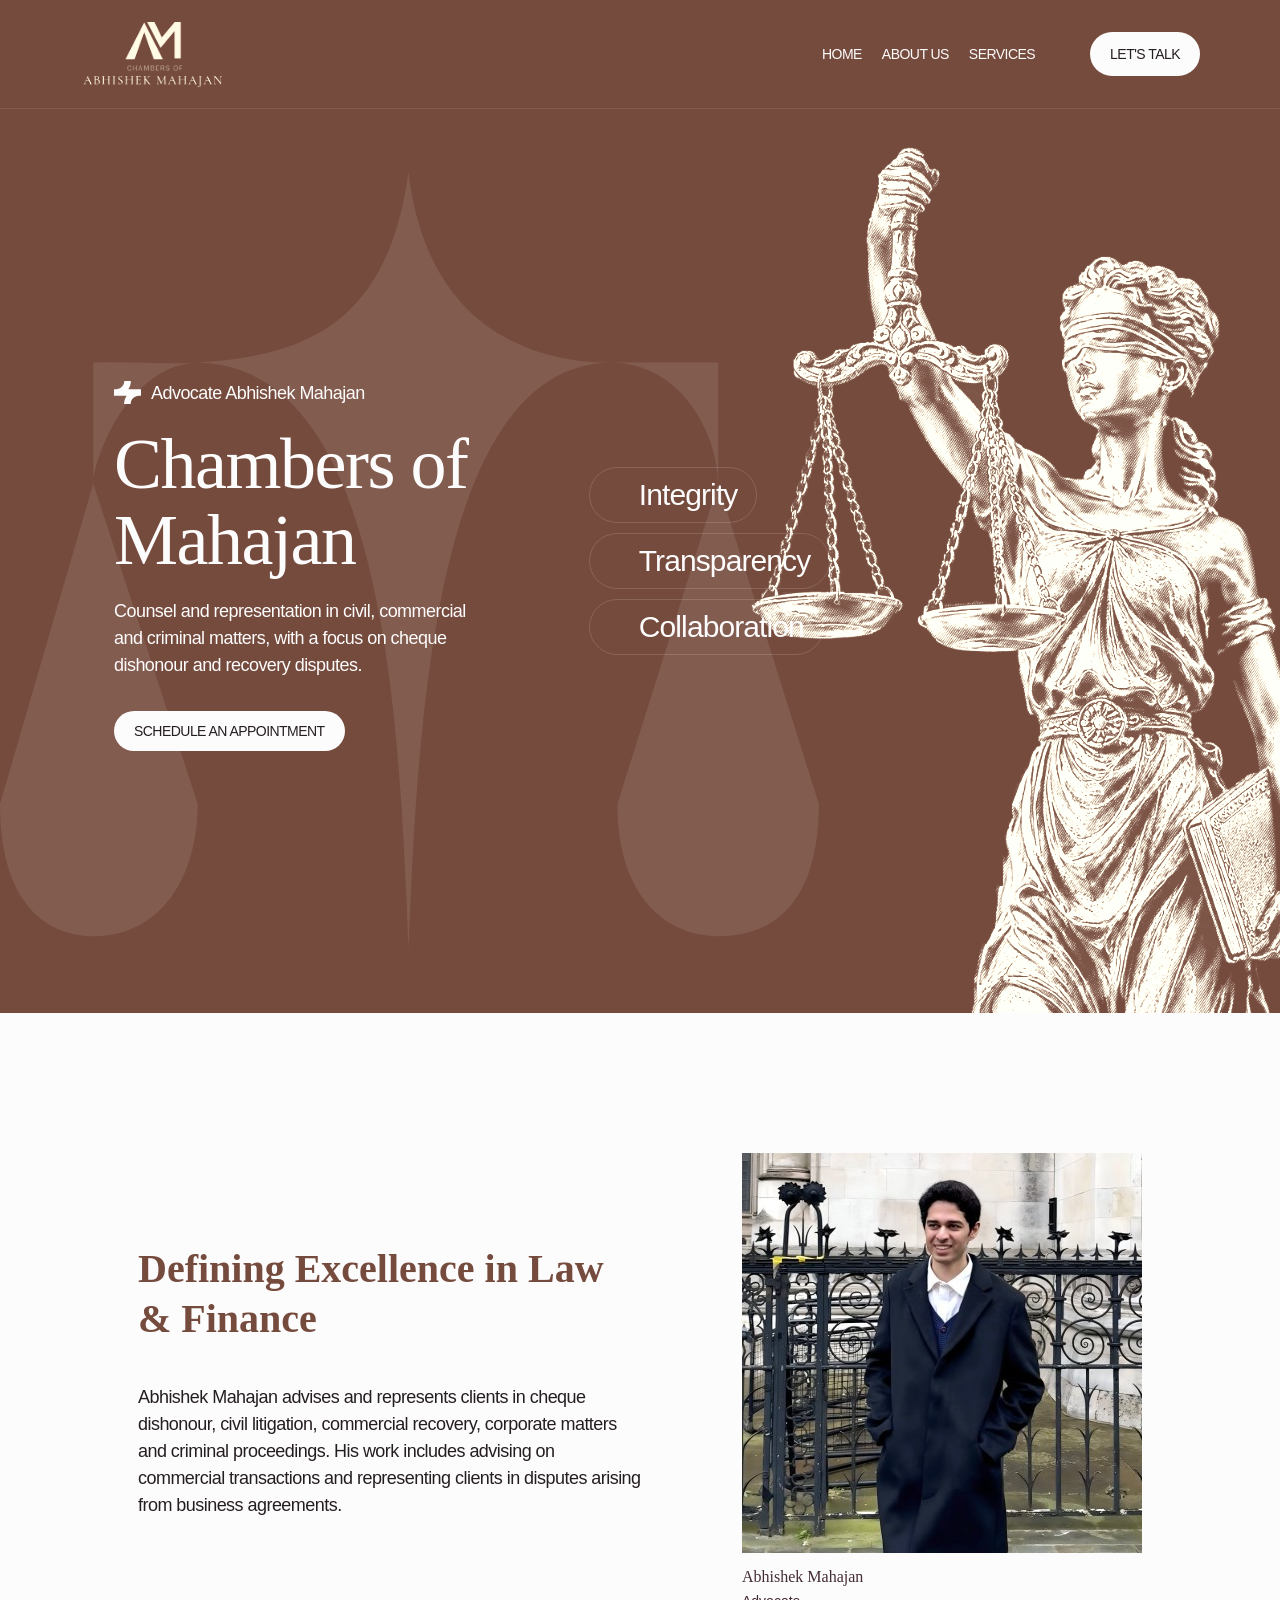
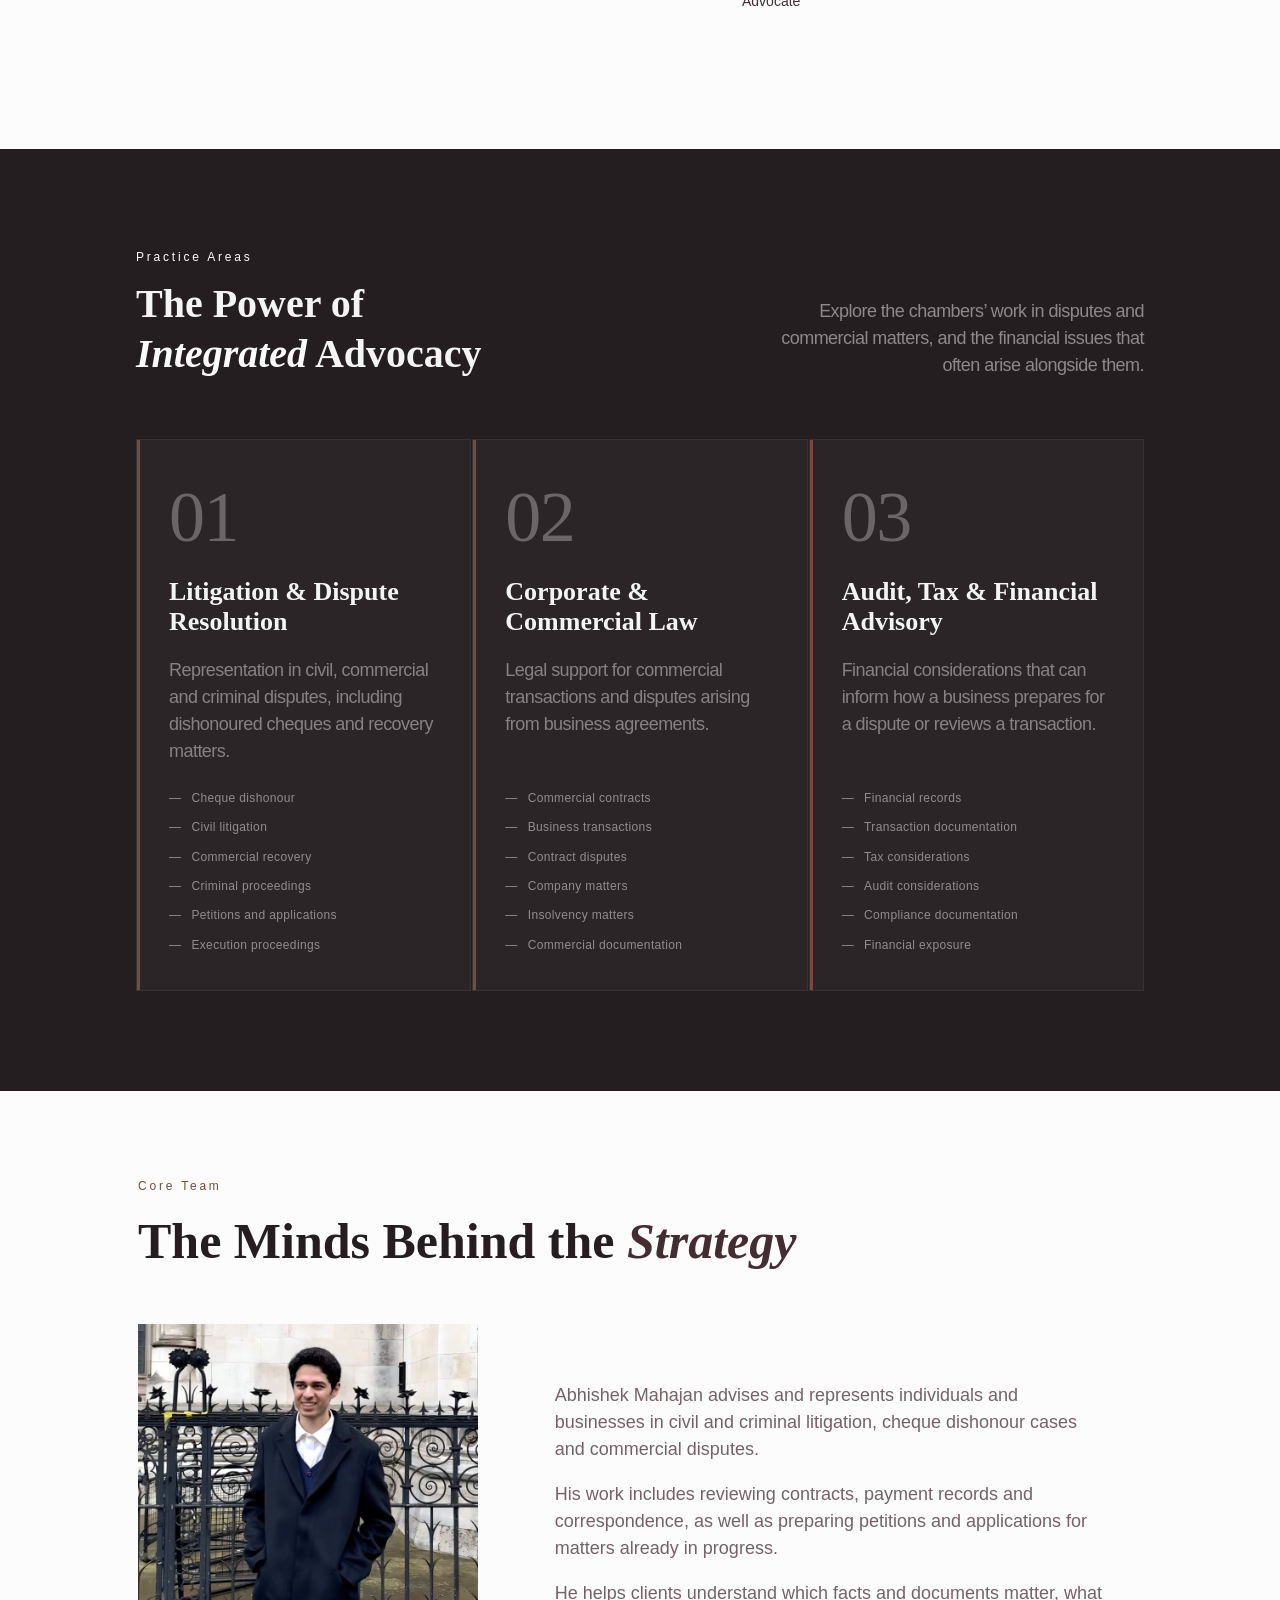
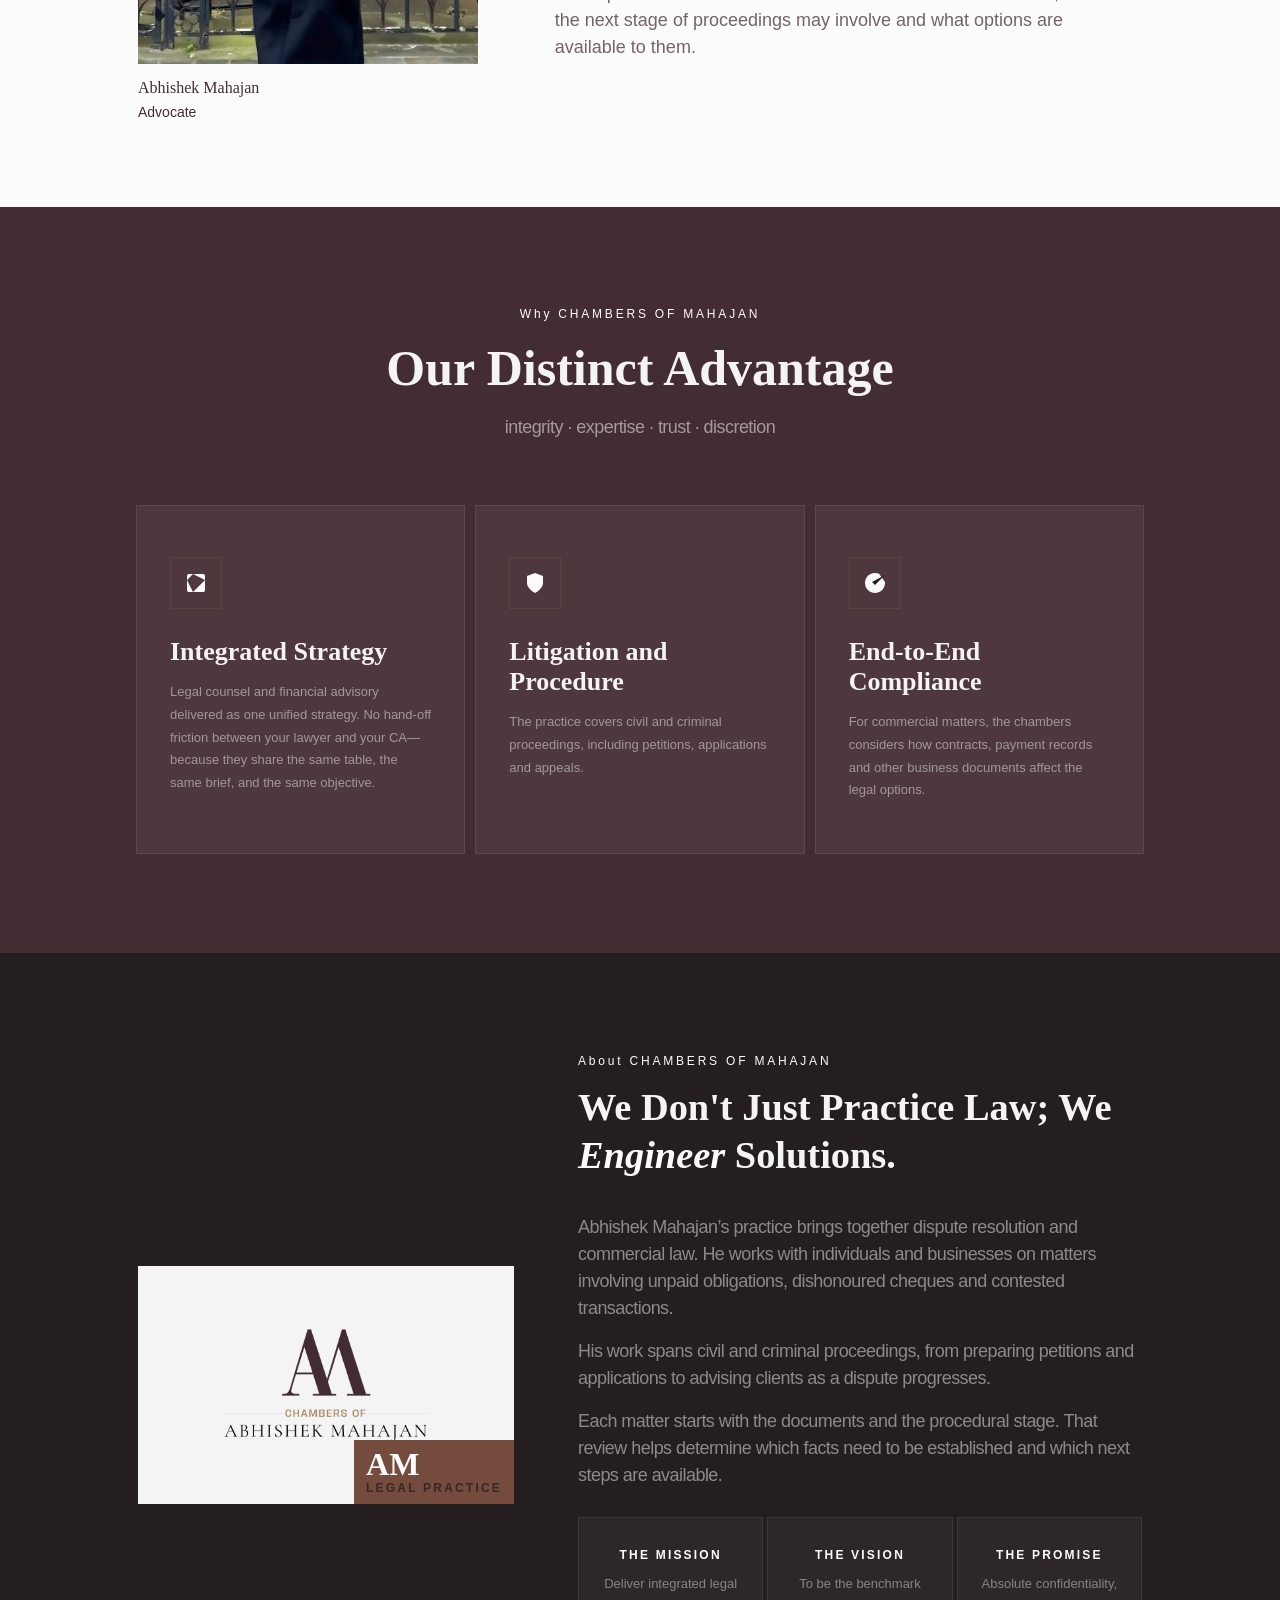
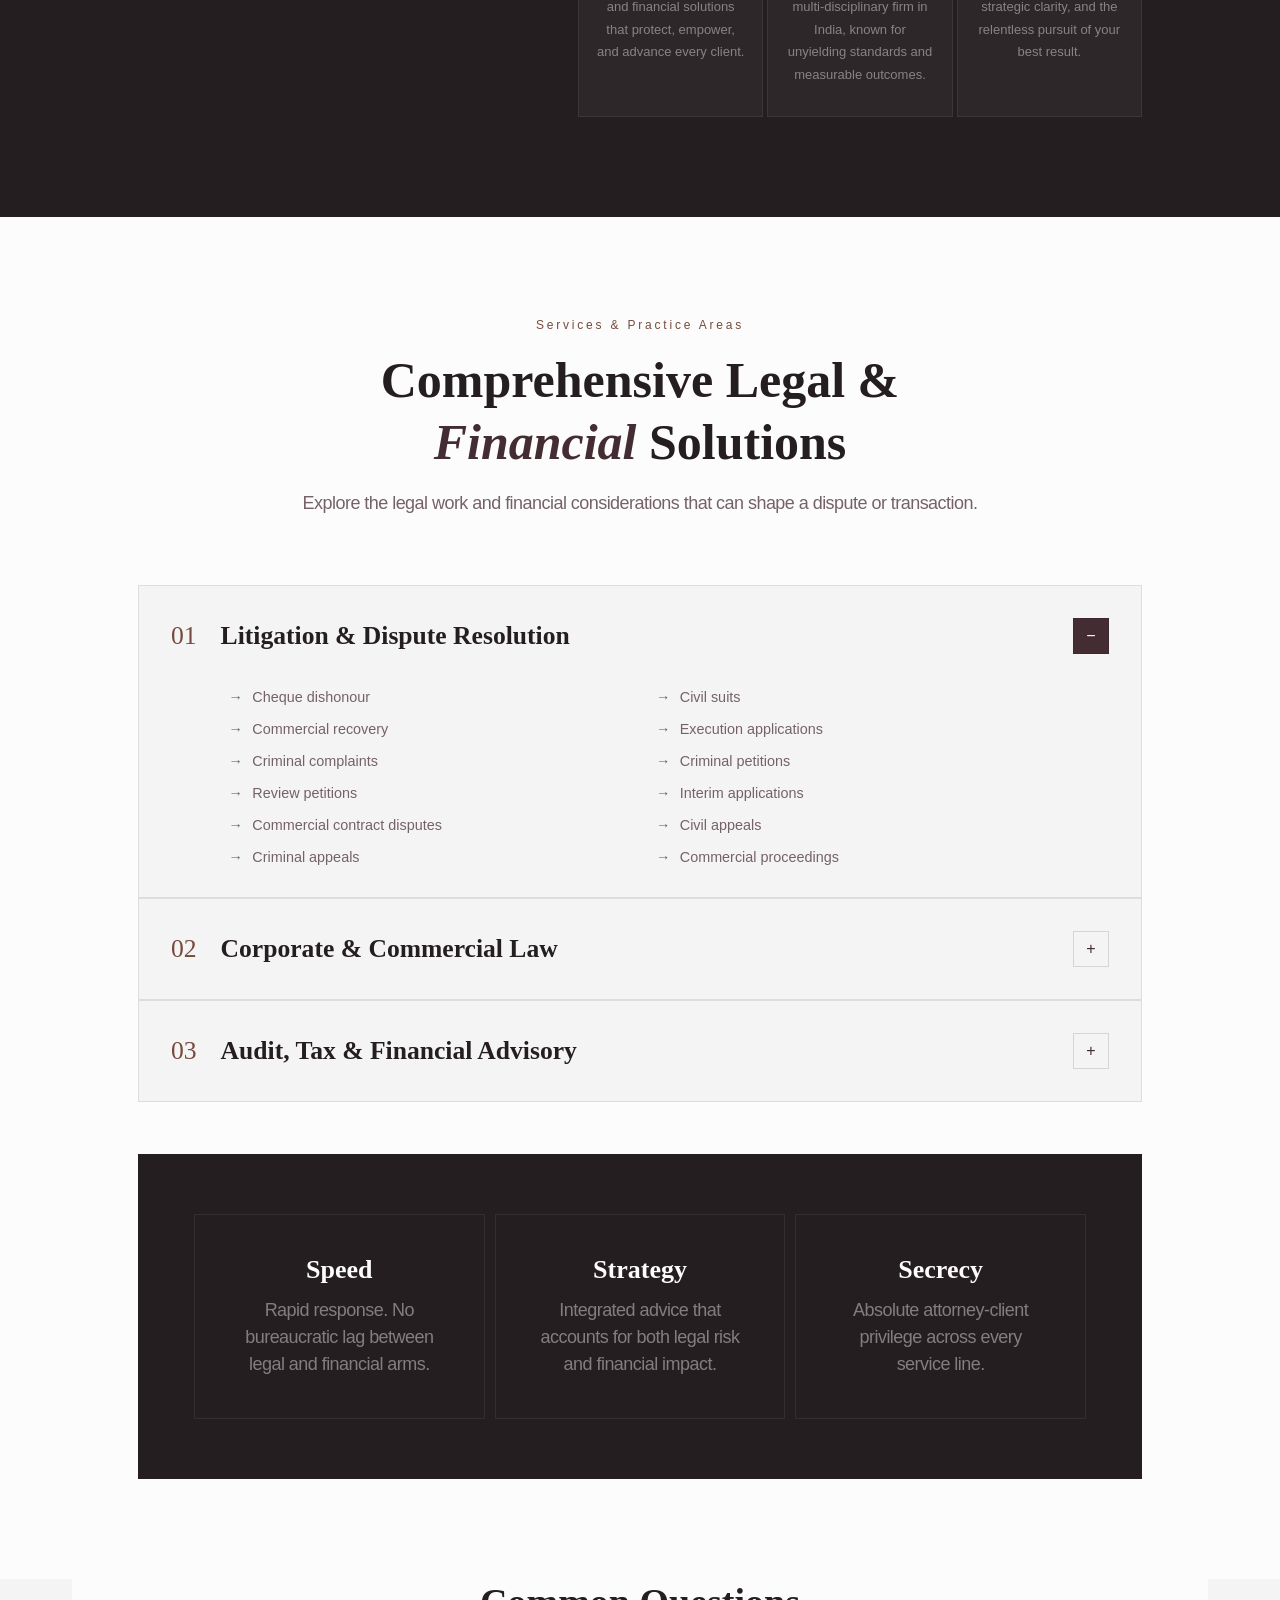
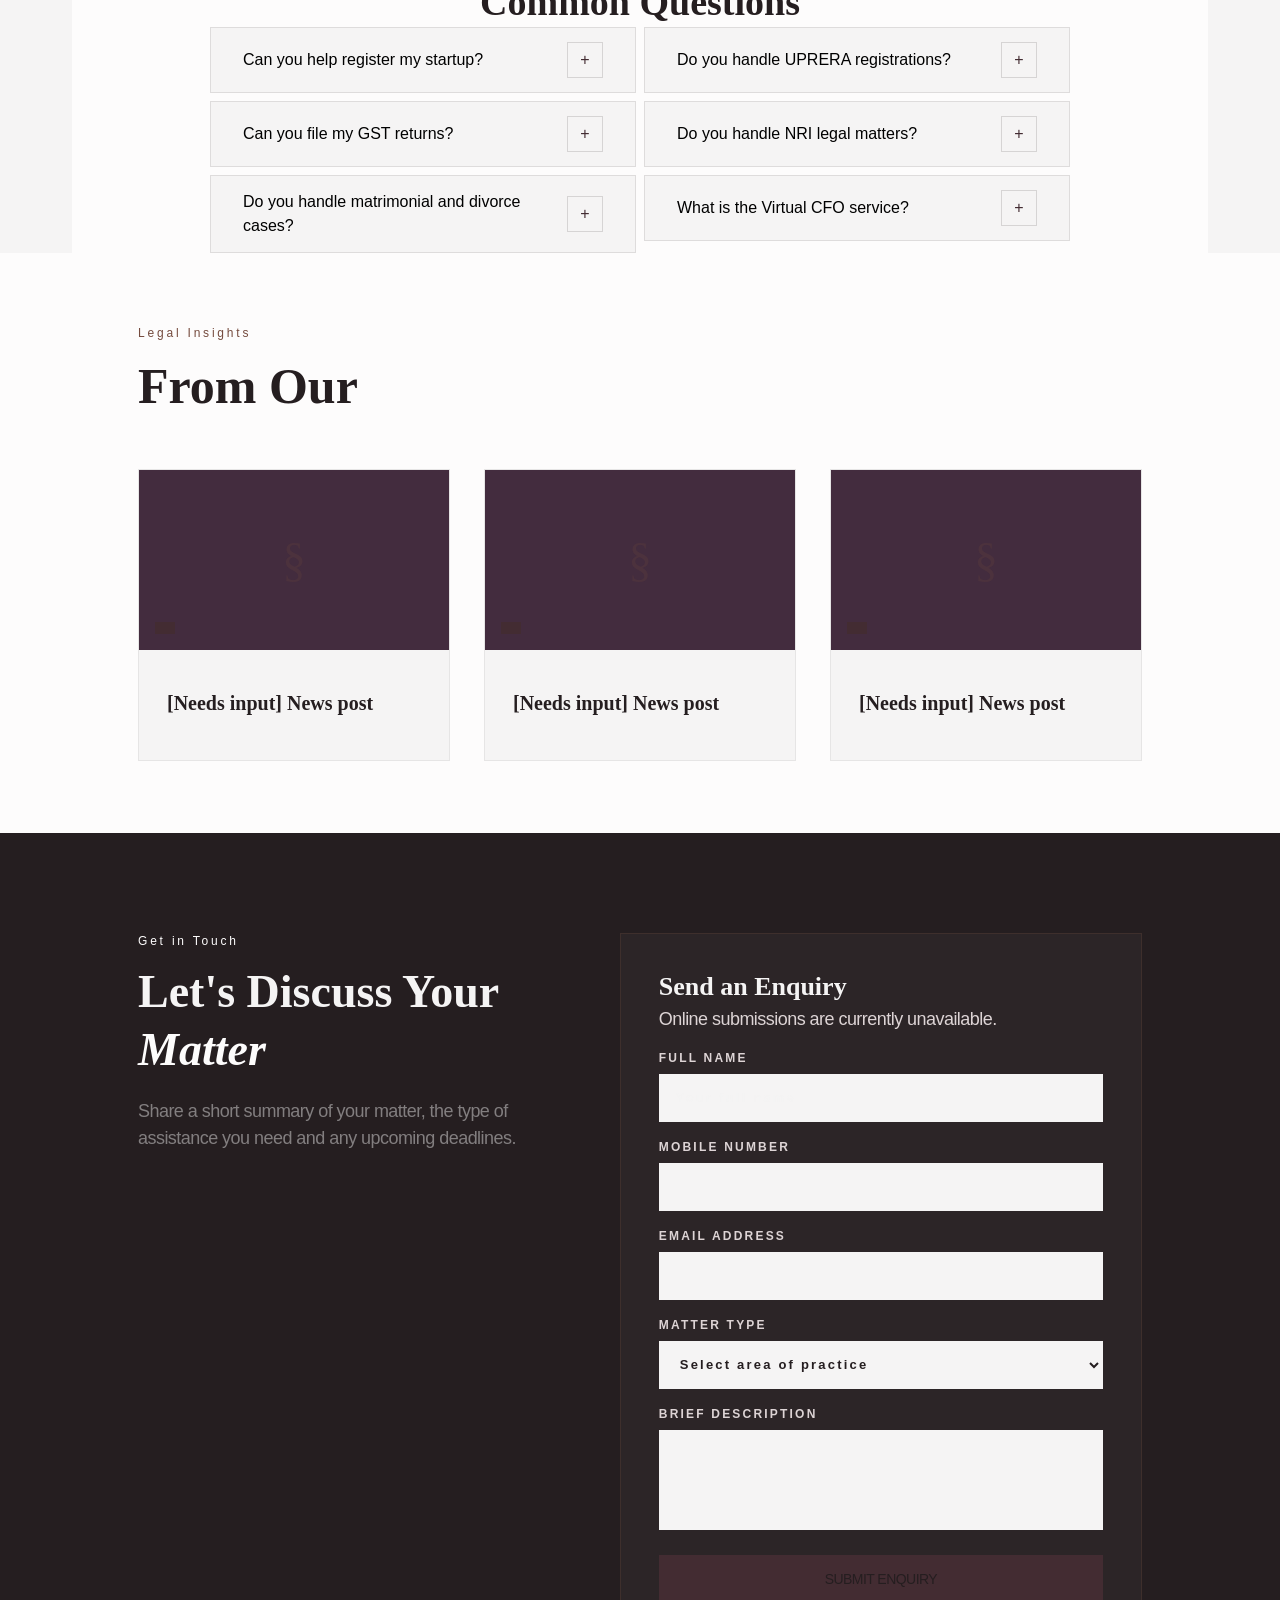
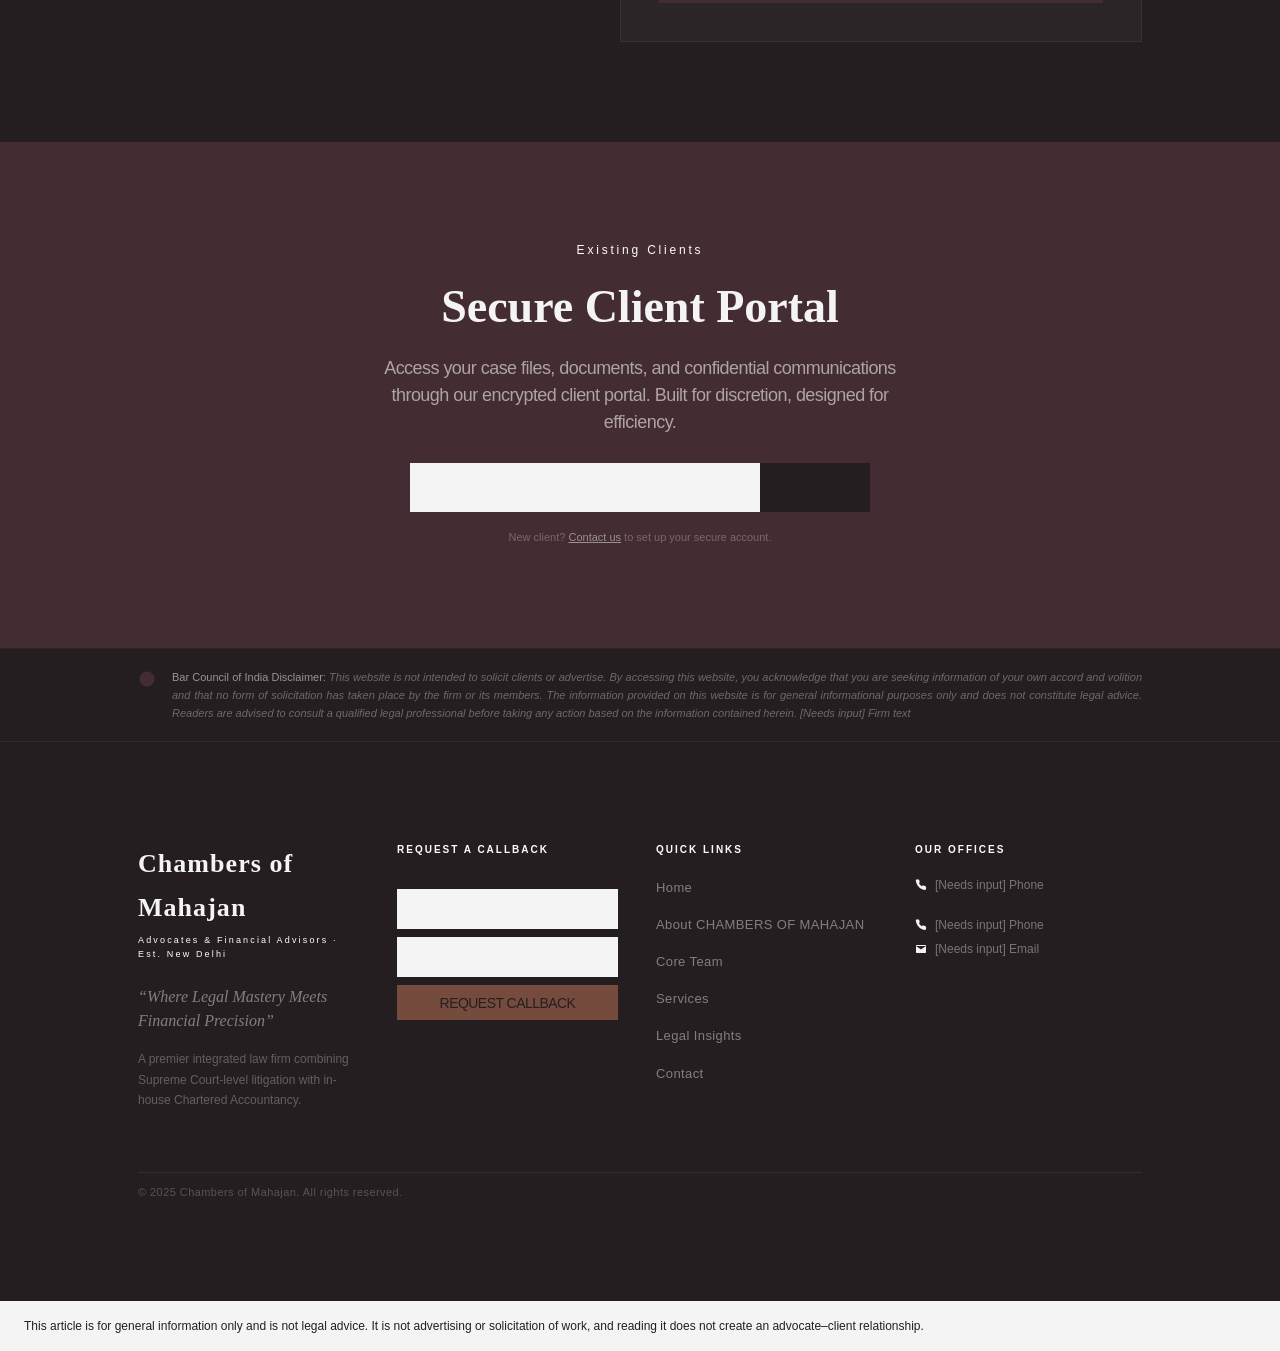
==== index.html @ 6709440b "Add Chambers of Mahajan website" ====
<!DOCTYPE html><html lang="en" class="jost_3e36cb27-module__GOVEQa__variable cormorant_garamond_97c65d7c-module__KWVokq__variable h-full"><head><meta charset="utf-8">
<meta http-equiv="Content-Security-Policy" content="default-src &#39;self&#39; data: blob:; script-src &#39;self&#39; &#39;unsafe-inline&#39; &#39;unsafe-eval&#39;; style-src &#39;self&#39; &#39;unsafe-inline&#39;; img-src &#39;self&#39; data: blob:; font-src &#39;self&#39; data:; media-src &#39;self&#39; data: blob:; connect-src &#39;self&#39;; frame-src &#39;self&#39;; worker-src &#39;self&#39; blob:; form-action &#39;self&#39;">


<meta name="viewport" content="width=device-width, initial-scale=1"><link rel="stylesheet" href="./assets/site/_next/static/chunks/3c9st355b9h98.__q189041d8.css" data-precedence="next"><link rel="preload" as="script" fetchpriority="low" href="./assets/site/_next/static/chunks/0iq1i69206cyl.__q189041d8.js"><title>Chambers of Mahajan</title><meta name="description" content="Abhishek Mahajan advises and represents clients in cheque dishonour, civil litigation, commercial recovery, corporate matters and criminal proceedings."><link rel="icon" href="data:image/svg+xml,%3Csvg%20xmlns%3D%22http%3A%2F%2Fwww.w3.org%2F2000%2Fsvg%22%20width%3D%22200%22%20height%3D%22200%22%20viewBox%3D%220%200%20200%20200%22%3E%3Cdefs%3E%3Cpath%20id%3D%22scl-monogram-ring%22%20d%3D%22M26%2C100a74%2C74%200%201%2C1%20148%2C0a74%2C74%200%201%2C1%20-148%2C0%22%2F%3E%3C%2Fdefs%3E%3Ccircle%20cx%3D%22100%22%20cy%3D%22100%22%20r%3D%2297%22%20fill%3D%22white%22%20stroke%3D%22%23432c32%22%20stroke-width%3D%223%22%2F%3E%3Ccircle%20cx%3D%22100%22%20cy%3D%22100%22%20r%3D%2258%22%20fill%3D%22none%22%20stroke%3D%22%23754b3e%22%20stroke-width%3D%221.5%22%2F%3E%3Ctext%20font-family%3D%22%26apos%3BLibre%20Baskerville%26apos%3B%2C%20Georgia%2C%20%26apos%3BTimes%20New%20Roman%26apos%3B%2C%20serif%22%20font-size%3D%2216%22%20letter-spacing%3D%222.88%22%20fill%3D%22%23432c32%22%3E%3CtextPath%20href%3D%22%23scl-monogram-ring%22%20startOffset%3D%2225%25%22%20text-anchor%3D%22middle%22%20dominant-baseline%3D%22middle%22%3ECHAMBERS%20OF%20MAHAJAN%3C%2FtextPath%3E%3C%2Ftext%3E%3Ctext%20x%3D%22100%22%20y%3D%22100%22%20text-anchor%3D%22middle%22%20dominant-baseline%3D%22central%22%20font-family%3D%22%26apos%3BLibre%20Baskerville%26apos%3B%2C%20Georgia%2C%20%26apos%3BTimes%20New%20Roman%26apos%3B%2C%20serif%22%20font-size%3D%2252%22%20font-weight%3D%22600%22%20fill%3D%22%23432c32%22%3ECM%3C%2Ftext%3E%3C%2Fsvg%3E"><link rel="preload" href="./assets/site/_next/static/chunks/33ex3e_4hazko.__q189041d8.css" as="style"><link rel="stylesheet" href="./brand/brand.css">
<style data-sclf-ua-colours>:where(button,input,select,textarea){color:var(--sar-color-auto-000000, #251e20)}:where(input,select,textarea){background-color:var(--sar-color-auto-ffffff, #f5f4f4)}</style><style data-sclf-logo-fit>img[data-sclf-logo]{object-fit:contain!important;max-height:100%!important}</style></head><body class="min-h-full flex flex-col bg-white"><div hidden=""></div><main class="flex min-h-full flex-1 flex-col items-center overflow-x-hidden"><section id="hero" class="flex w-full flex-col items-center bg-[#6d2c34] h-[100vh] mx-auto" data-sar-section="home/s01-hero" data-sar-type="hero"><header class="flex w-full items-center justify-center bg-[#6d2c34] py-4 md:py-5 z-50 relative border-b border-gray-200/10"><div class="flex w-full max-w-[1570px] items-center justify-between px-5 sm:px-8 md:px-12 lg:px-20"><button type="button" class="inline-flex cursor-pointer items-center gap-2.5 transition-opacity duration-200 hover:opacity-80" aria-label="Go to home"><span class="mahajan-logo"><img src="./brand/mahajan-logo.jpg" alt="Chambers of Abhishek Mahajan" width="1188" height="750"></span></button><div class="hidden md:flex flex-1 items-center justify-end gap-8 lg:gap-[55px]"><nav class="flex items-center gap-4 lg:gap-5"><a class="relative font-jost text-sm font-normal uppercase tracking-[-0.54px] text-[#f9f5ea] after:absolute after:bottom-0 after:left-0 after:h-[1px] after:w-full after:origin-left after:scale-x-0 after:bg-[#f9f5ea] after:transition-transform after:duration-300 hover:after:scale-x-100" href="#hero">Home</a><a class="relative font-jost text-sm font-normal uppercase tracking-[-0.54px] text-[#f9f5ea] after:absolute after:bottom-0 after:left-0 after:h-[1px] after:w-full after:origin-left after:scale-x-0 after:bg-[#f9f5ea] after:transition-transform after:duration-300 hover:after:scale-x-100" href="#about-us">About Us</a><a class="relative font-jost text-sm font-normal uppercase tracking-[-0.54px] text-[#f9f5ea] after:absolute after:bottom-0 after:left-0 after:h-[1px] after:w-full after:origin-left after:scale-x-0 after:bg-[#f9f5ea] after:transition-transform after:duration-300 hover:after:scale-x-100" href="#services">Services</a></nav><button type="button" style="width:fit-content" class="cursor-pointer rounded-full px-5 py-3 font-jost text-sm font-normal uppercase tracking-[-0.54px] transition-all duration-200 active:scale-[0.97] bg-[#f9f5ea] text-[#0b0b0b] shadow-[0px_1px_2px_0px_rgba(16,24,40,0.05)] hover:bg-white hover:shadow-md ">Let&#39;s talk</button></div><button type="button" class="md:hidden flex flex-col gap-1.5 p-2" aria-label="Toggle menu"><span class="block h-0.5 w-6 bg-[#f9f5ea] transition-transform duration-300 "></span><span class="block h-0.5 w-6 bg-[#f9f5ea] transition-opacity duration-300 "></span><span class="block h-0.5 w-6 bg-[#f9f5ea] transition-transform duration-300 "></span></button></div></header><div class="mahajan-hero relative flex w-full justify-center overflow-hidden bg-[#6d2c34] h-[480px] sm:h-[560px] md:h-[640px] lg:h-[750px] xl:h-[904px]"><div class="pointer-events-none absolute left-0 top-1/2 hidden -translate-y-1/2 sm:block w-[64%] max-w-[820px] aspect-[805/764]"><img class="mahajan-watermark" src="./assets/site/images/hero-watermark.__q189041d8.svg" alt="" width="805" height="764"></div><img class="mahajan-engraving" data-editorial-rise src="./brand/lady-justice.png" alt="" fetchpriority="high" width="736" height="1104"><div class="relative z-10 flex h-full w-full max-w-[1570px] justify-center md:justify-start items-center px-5 sm:px-8 md:px-12 lg:px-20"><div class="flex max-w-[490px] flex-col gap-6 md:gap-10 lg:pl-[34px]"><div class="flex flex-col gap-3 md:gap-5"><div style="opacity: 1; translate: none; rotate: none; scale: none; transform: translate(0px, 0px);" class="flex items-center gap-2.5"><img alt="" loading="lazy" width="27" height="23" decoding="async" data-nimg="1" class="shrink-0 w-5 h-4 md:w-[27px] md:h-[23px]" style="color:transparent" src="./assets/site/images/plus-icon.__q189041d8.svg"><p class="font-jost text-sm md:text-lg font-light tracking-[-0.54px] text-[#f9f5ea]">Advocate Abhishek Mahajan</p></div><h1 style="opacity: 1; translate: none; rotate: none; scale: none; transform: translate(0px, 0px);" class="font-cormorant text-[42px] sm:text-[56px] md:text-[64px] lg:text-[72px] font-light leading-[1.05] tracking-[-1.5px] text-[#f9f5ea]">Chambers of Mahajan</h1><p style="opacity: 1; translate: none; rotate: none; scale: none; transform: translate(0px, 0px);" class="max-w-[360px] font-jost text-sm md:text-lg font-light leading-[27px] tracking-[-0.54px] text-[#f9f5ea]">Counsel and representation in civil, commercial and criminal matters, with a focus on cheque dishonour and recovery disputes.</p></div><div style="opacity: 1; translate: none; rotate: none; scale: none; transform: translate(0px, 0px);"><a href="#contact" style="width:fit-content" class="cursor-pointer rounded-full px-5 py-3 font-jost text-sm font-normal uppercase tracking-[-0.54px] transition-all duration-200 active:scale-[0.97] bg-[#f9f5ea] text-[#0b0b0b] shadow-[0px_1px_2px_0px_rgba(16,24,40,0.05)] hover:bg-white hover:shadow-md ">Schedule an appointment</a></div></div><div class="absolute left-[46%] top-1/2 hidden -translate-y-1/2 flex-col gap-2.5 lg:flex"><div class="value-pill relative flex w-fit items-center gap-1.5 rounded-[50px] px-5 py-2.5 overflow-visible" style="opacity: 1; translate: none; rotate: none; scale: none; transform: translate(0px, 0px);"><img alt="" loading="lazy" width="24" height="24" decoding="async" data-nimg="1" class="size-6 shrink-0 relative z-10" style="color:transparent" src="./assets/site/images/dot-icon.__q189041d8.svg"><span class="font-jost text-[30px] font-light leading-9 tracking-[-0.9px] text-[#f9f5ea] relative z-10">Integrity</span><div class="absolute inset-0 rounded-[50px] border border-[rgba(249,245,234,0.14)] z-0"></div></div><div class="value-pill relative flex w-fit items-center gap-1.5 rounded-[50px] px-5 py-2.5 overflow-visible" style="opacity: 1; translate: none; rotate: none; scale: none; transform: translate(0px, 0px);"><img alt="" loading="lazy" width="24" height="24" decoding="async" data-nimg="1" class="size-6 shrink-0 relative z-10" style="color:transparent" src="./assets/site/images/dot-icon.__q189041d8.svg"><span class="font-jost text-[30px] font-light leading-9 tracking-[-0.9px] text-[#f9f5ea] relative z-10">Transparency</span><div class="absolute inset-0 rounded-[50px] border border-[rgba(249,245,234,0.14)] z-0"></div></div><div class="value-pill relative flex w-fit items-center gap-1.5 rounded-[50px] px-5 py-2.5 overflow-visible" style="opacity: 1; translate: none; rotate: none; scale: none; transform: translate(0px, 0px);"><img alt="" loading="lazy" width="24" height="24" decoding="async" data-nimg="1" class="size-6 shrink-0 relative z-10" style="color:transparent" src="./assets/site/images/dot-icon.__q189041d8.svg"><span class="font-jost text-[30px] font-light leading-9 tracking-[-0.9px] text-[#f9f5ea] relative z-10">Collaboration</span><div class="absolute inset-0 rounded-[50px] border border-[rgba(249,245,234,0.14)] z-0"></div></div></div></div></div></section>
<section class="flex w-full flex-col items-center justify-center bg-[#f8f3eb] px-5 sm:px-8 md:px-16 lg:px-[138px] py-16 md:py-[140px] mx-auto overflow-hidden" data-sar-section="home/s02-content" data-sar-type="content"><div class="flex w-full flex-col md:flex-row items-center justify-center gap-10 md:gap-[97px]"><div class="flex flex-1 flex-col gap-8 md:gap-10"><h2 data-reveal="true" class="font-cormorant text-[32px] md:text-[40px] font-bold leading-tight text-[#b18d59]" style="translate: none; rotate: none; scale: none; transform: translate(0px, 0px); opacity: 1;">Defining Excellence in Law &amp; Finance</h2><p data-reveal="true" class="font-jost text-base md:text-lg font-light leading-[27px] tracking-[-0.54px] text-[#353a3c]" style="translate: none; rotate: none; scale: none; transform: translate(0px, 0px); opacity: 1;">Abhishek Mahajan advises and represents clients in cheque dishonour, civil litigation, commercial recovery, corporate matters and criminal proceedings. His work includes advising on commercial transactions and representing clients in disputes arising from business agreements.</p></div><figure class="mahajan-profile"><img src="./brand/abhishek-mahajan.jpg" alt="Advocate Abhishek Mahajan" width="400" height="400" loading="lazy"><figcaption>Abhishek Mahajan <span>Advocate</span></figcaption></figure></div></section>
<section id="services" class="flex w-full flex-col items-center justify-center bg-[#1a1a1a] px-5 sm:px-8 md:px-16 lg:px-[136px] py-16 md:py-[100px] mx-auto overflow-hidden" data-sar-section="home/s03-cards" data-sar-type="cards"><div class="flex w-full flex-col gap-10 md:gap-[60px]"><div class="flex flex-col md:flex-row items-start md:items-end justify-between gap-6 md:gap-8"><div data-reveal="true" class="flex w-full md:w-[388px] flex-col gap-3.5" style="translate: none; rotate: none; scale: none; transform: translate(0px, 0px); opacity: 1;"><p class="font-jost text-xs tracking-[2.8px] text-[#b8935a]">Practice Areas</p><h2 class="font-cormorant text-[24px] md:text-[40px] font-semibold leading-tight text-white">The Power of  <span class="font-cormorant italic text-[#b8935a]">Integrated</span> Advocacy</h2></div><p data-reveal="true" class="w-full md:w-[368px] md:text-right font-jost text-base md:text-lg font-light leading-[27px] tracking-[-0.54px] text-white/50" style="translate: none; rotate: none; scale: none; transform: translate(0px, 0px); opacity: 1;">Explore the chambers’ work in disputes and commercial matters, and the financial issues that often arise alongside them.</p></div><div class="practice-cards"><div data-reveal="true" class="practice-card relative overflow-hidden border border-white/[0.06] bg-white/[0.03] transition-colors duration-300 hover:bg-white/[0.07] " style="translate: none; rotate: none; scale: none; transform: translate(0px, 0px); opacity: 1;"><div class="absolute left-0 top-0 h-full w-[3px] bg-[#b8935a]"></div><div class="practice-card-content flex flex-col gap-5"><div class="practice-card-summary flex flex-col gap-5"><div class="flex flex-col gap-[15px]"><p class="font-cormorant text-[56px] md:text-[72px] font-light leading-tight tracking-[-1.5px] text-[rgba(184,147,90,0.3)]">01</p><h3 class="font-cormorant text-[22px] md:text-[26px] font-semibold leading-[29.9px] text-white">Litigation &amp; Dispute Resolution</h3></div><p class="max-w-full md:max-w-[309px] font-jost text-base md:text-lg font-light leading-[27px] tracking-[-0.54px] text-white/45">Representation in civil, commercial and criminal disputes, including dishonoured cheques and recovery matters.</p></div><ul class="flex flex-col gap-[3px] font-jost text-xs font-light leading-[20.4px] tracking-[0.36px] text-white/50"><li class="flex items-start gap-2.5 py-[3px] transition-colors duration-200 hover:text-white/75"><span>—</span><span>Cheque dishonour</span></li><li class="flex items-start gap-2.5 py-[3px] transition-colors duration-200 hover:text-white/75"><span>—</span><span>Civil litigation</span></li><li class="flex items-start gap-2.5 py-[3px] transition-colors duration-200 hover:text-white/75"><span>—</span><span>Commercial recovery</span></li><li class="flex items-start gap-2.5 py-[3px] transition-colors duration-200 hover:text-white/75"><span>—</span><span>Criminal proceedings</span></li><li class="flex items-start gap-2.5 py-[3px] transition-colors duration-200 hover:text-white/75"><span>—</span><span>Petitions and applications</span></li><li class="flex items-start gap-2.5 py-[3px] transition-colors duration-200 hover:text-white/75"><span>—</span><span>Execution proceedings</span></li></ul></div></div><div data-reveal="true" class="practice-card relative overflow-hidden border border-white/[0.06] bg-white/[0.03] transition-colors duration-300 hover:bg-white/[0.07] " style="translate: none; rotate: none; scale: none; transform: translate(0px, 0px); opacity: 1;"><div class="absolute left-0 top-0 h-full w-[3px] bg-[#b8935a]"></div><div class="practice-card-content flex flex-col gap-5"><div class="practice-card-summary flex flex-col gap-5"><div class="flex flex-col gap-[15px]"><p class="font-cormorant text-[56px] md:text-[72px] font-light leading-tight tracking-[-1.5px] text-[rgba(184,147,90,0.3)]">02</p><h3 class="font-cormorant text-[22px] md:text-[26px] font-semibold leading-[29.9px] text-white">Corporate &amp; Commercial Law</h3></div><p class="max-w-full md:max-w-[309px] font-jost text-base md:text-lg font-light leading-[27px] tracking-[-0.54px] text-white/45">Legal support for commercial transactions and disputes arising from business agreements.</p></div><ul class="flex flex-col gap-[3px] font-jost text-xs font-light leading-[20.4px] tracking-[0.36px] text-white/50"><li class="flex items-start gap-2.5 py-[3px] transition-colors duration-200 hover:text-white/75"><span>—</span><span>Commercial contracts</span></li><li class="flex items-start gap-2.5 py-[3px] transition-colors duration-200 hover:text-white/75"><span>—</span><span>Business transactions</span></li><li class="flex items-start gap-2.5 py-[3px] transition-colors duration-200 hover:text-white/75"><span>—</span><span>Contract disputes</span></li><li class="flex items-start gap-2.5 py-[3px] transition-colors duration-200 hover:text-white/75"><span>—</span><span>Company matters</span></li><li class="flex items-start gap-2.5 py-[3px] transition-colors duration-200 hover:text-white/75"><span>—</span><span>Insolvency matters</span></li><li class="flex items-start gap-2.5 py-[3px] transition-colors duration-200 hover:text-white/75"><span>—</span><span>Commercial documentation</span></li></ul></div></div><div data-reveal="true" class="practice-card relative overflow-hidden border border-white/[0.06] bg-white/[0.03] transition-colors duration-300 hover:bg-white/[0.07] md:max-w-[393px]" style="translate: none; rotate: none; scale: none; transform: translate(0px, 0px); opacity: 1;"><div class="absolute left-0 top-0 h-full w-[3px] bg-[#b8935a]"></div><div class="practice-card-content flex flex-col gap-5"><div class="practice-card-summary flex flex-col gap-5"><div class="flex flex-col gap-[15px]"><p class="font-cormorant text-[56px] md:text-[72px] font-light leading-tight tracking-[-1.5px] text-[rgba(184,147,90,0.3)]">03</p><h3 class="font-cormorant text-[22px] md:text-[26px] font-semibold leading-[29.9px] text-white">Audit, Tax &amp; Financial Advisory</h3></div><p class="max-w-full md:max-w-[309px] font-jost text-base md:text-lg font-light leading-[27px] tracking-[-0.54px] text-white/45">Financial considerations that can inform how a business prepares for a dispute or reviews a transaction.</p></div><ul class="flex flex-col gap-[3px] font-jost text-xs font-light leading-[20.4px] tracking-[0.36px] text-white/50"><li class="flex items-start gap-2.5 py-[3px] transition-colors duration-200 hover:text-white/75"><span>—</span><span>Financial records</span></li><li class="flex items-start gap-2.5 py-[3px] transition-colors duration-200 hover:text-white/75"><span>—</span><span>Transaction documentation</span></li><li class="flex items-start gap-2.5 py-[3px] transition-colors duration-200 hover:text-white/75"><span>—</span><span>Tax considerations</span></li><li class="flex items-start gap-2.5 py-[3px] transition-colors duration-200 hover:text-white/75"><span>—</span><span>Audit considerations</span></li><li class="flex items-start gap-2.5 py-[3px] transition-colors duration-200 hover:text-white/75"><span>—</span><span>Compliance documentation</span></li><li class="flex items-start gap-2.5 py-[3px] transition-colors duration-200 hover:text-white/75"><span>—</span><span>Financial exposure</span></li></ul></div></div></div></div></section>
<section id="team" class="flex w-full flex-col items-center justify-center bg-[#f8f3eb] px-5 sm:px-8 md:px-16 lg:px-[138px] py-14 md:py-[87px] mx-auto overflow-hidden" data-sar-section="home/s04-gallery" data-sar-type="gallery">
  <div class="team-content">
    <div>
      <p class="mb-4 font-jost text-xs tracking-[2.8px] text-[#b8935a]">Core Team</p>
      <h2 class="font-cormorant text-[36px] md:text-[50px] font-semibold leading-tight text-[#1a1a1a]">The Minds Behind the <span class="font-cormorant italic text-[#6b1f2a]">Strategy</span></h2>
    </div>
    <div class="team-profile">
      <figure class="mahajan-profile">
        <img src="./brand/abhishek-mahajan.jpg" alt="Advocate Abhishek Mahajan" width="400" height="400" loading="lazy">
        <figcaption>Abhishek Mahajan <span>Advocate</span></figcaption>
      </figure>
      <div class="team-biography font-jost text-base md:text-lg leading-[27px] text-[#666]" data-editorial-rise>
        <p>Abhishek Mahajan advises and represents individuals and businesses in civil and criminal litigation, cheque dishonour cases and commercial disputes.</p>
        <p>His work includes reviewing contracts, payment records and correspondence, as well as preparing petitions and applications for matters already in progress.</p>
        <p>He helps clients understand which facts and documents matter, what the next stage of proceedings may involve and what options are available to them.</p>
      </div>
    </div>
  </div>
</section>
<section class="flex w-full flex-col items-center justify-center bg-[#6b1f2a] px-5 sm:px-8 md:px-16 lg:px-[136px] py-14 md:py-[99px] mx-auto overflow-hidden" data-sar-section="home/s05-content" data-sar-type="content"><div class="flex w-full flex-col gap-12 md:gap-16"><div class="flex flex-col items-center gap-[15px] text-center"><p data-reveal="true" class="font-jost text-xs tracking-[2.8px] text-[#b8935a]" style="translate: none; rotate: none; scale: none; transform: translate(0px, 0px); opacity: 1;">Why CHAMBERS OF MAHAJAN</p><h2 data-reveal="true" class="font-cormorant text-[36px] md:text-[50px] font-semibold leading-tight text-white" style="translate: none; rotate: none; scale: none; transform: translate(0px, 0px); opacity: 1;">Our Distinct Advantage</h2><p data-reveal="true" class="max-w-[568px] font-jost text-base md:text-lg font-light leading-[27px] tracking-[-0.54px] text-white/55" style="translate: none; rotate: none; scale: none; transform: translate(0px, 0px); opacity: 1;">integrity · expertise · trust · discretion</p></div><div class="grid grid-cols-1 sm:grid-cols-2 lg:grid-cols-3 gap-4 md:gap-2.5"><div data-reveal="true" class="group flex flex-col border border-white/[0.08] bg-white/[0.06] px-6 sm:px-[33px] py-10 md:py-[51px] transition-colors duration-300 hover:bg-white/[0.1]" style="translate: none; rotate: none; scale: none; transform: translate(0px, 0px); opacity: 1;"><div class="flex flex-col gap-7"><div class="relative size-[52px] border border-[rgba(184,147,90,0.5)] transition-all duration-300 group-hover:border-[rgba(184,147,90,0.9)] group-hover:scale-105"><img alt="" loading="lazy" width="24" height="24" decoding="async" data-nimg="1" class="absolute left-[13px] top-[13px]" style="color:transparent" src="./assets/site/images/why-icon-1.__q189041d8.svg"></div><div class="flex flex-col gap-3.5"><h3 class="font-cormorant text-[22px] md:text-[26px] font-semibold leading-[29.9px] text-white">Integrated Strategy</h3><p class="font-jost text-[13px] font-light leading-[22.75px] text-white/50">Legal counsel and financial advisory delivered as one unified strategy. No hand-off friction between your lawyer and your CA—because they share the same table, the same brief, and the same objective.</p></div></div></div><div data-reveal="true" class="group flex flex-col border border-white/[0.08] bg-white/[0.06] px-6 sm:px-[33px] py-10 md:py-[51px] transition-colors duration-300 hover:bg-white/[0.1]" style="translate: none; rotate: none; scale: none; transform: translate(0px, 0px); opacity: 1;"><div class="flex flex-col gap-7"><div class="relative size-[52px] border border-[rgba(184,147,90,0.5)] transition-all duration-300 group-hover:border-[rgba(184,147,90,0.9)] group-hover:scale-105"><img alt="" loading="lazy" width="24" height="24" decoding="async" data-nimg="1" class="absolute left-[13px] top-[13px]" style="color:transparent" src="./assets/site/images/why-icon-2.__q189041d8.svg"></div><div class="flex flex-col gap-3.5"><h3 class="font-cormorant text-[22px] md:text-[26px] font-semibold leading-[29.9px] text-white">Litigation and Procedure</h3><p class="font-jost text-[13px] font-light leading-[22.75px] text-white/50">The practice covers civil and criminal proceedings, including petitions, applications and appeals.</p></div></div></div><div data-reveal="true" class="group flex flex-col border border-white/[0.08] bg-white/[0.06] px-6 sm:px-[33px] py-10 md:py-[51px] transition-colors duration-300 hover:bg-white/[0.1]" style="translate: none; rotate: none; scale: none; transform: translate(0px, 0px); opacity: 1;"><div class="flex flex-col gap-7"><div class="relative size-[52px] border border-[rgba(184,147,90,0.5)] transition-all duration-300 group-hover:border-[rgba(184,147,90,0.9)] group-hover:scale-105"><img alt="" loading="lazy" width="24" height="24" decoding="async" data-nimg="1" class="absolute left-[13px] top-[13px]" style="color:transparent" src="./assets/site/images/why-icon-3.__q189041d8.svg"></div><div class="flex flex-col gap-3.5"><h3 class="font-cormorant text-[22px] md:text-[26px] font-semibold leading-[29.9px] text-white">End-to-End Compliance</h3><p class="font-jost text-[13px] font-light leading-[22.75px] text-white/50"><span data-sclf-gap>For commercial matters, the chambers considers how contracts, payment records and other business documents affect the legal options.</span></p></div></div></div></div></div></section>
<section id="about-us" class="flex w-full flex-col items-center justify-center bg-[#1a1a1a] px-5 sm:px-8 md:px-16 lg:px-[138px] py-16 md:py-[100px] mx-auto overflow-hidden" data-sar-section="home/s06-content" data-sar-type="content"><div class="flex w-full flex-col gap-8 md:gap-[18px]"><div class="about-layout"><div class="about-artwork"><div data-reveal="true" class="about-artwork-image" style="translate: none; rotate: none; scale: none; transform: translate(0px, 0px); opacity: 1;"><img class="block w-full h-auto" src="./brand/mahajan-about-art.webp" width="1140" height="720" loading="lazy" alt="AM monogram and Chambers of Abhishek Mahajan wordmark"></div><div class="about-artwork-caption bg-[#b8935a]"><p class="font-cormorant text-[22px] sm:text-[26px] md:text-[32px] font-semibold leading-8 text-[#1a1a1a]">AM</p><p class="font-jost text-[9px] sm:text-[10px] md:text-xs font-semibold uppercase tracking-[2px] sm:tracking-[2.2px] text-[#1a1a1a]/70">Legal Practice</p></div></div><div class="about-copy flex flex-col gap-7"><div class="flex flex-col gap-6 md:gap-[35px]"><div data-reveal="true" class="flex flex-col gap-3.5" style="translate: none; rotate: none; scale: none; transform: translate(0px, 0px); opacity: 1;"><p class="font-jost text-xs tracking-[2.8px] text-[#b8935a]">About CHAMBERS OF MAHAJAN</p><h2 class="about-heading font-cormorant font-semibold leading-tight text-white">We Don't Just Practice Law; We <span class="font-cormorant italic text-[#b8935a]">Engineer</span> Solutions.</h2></div><div data-reveal="true" class="space-y-0 font-jost text-base md:text-lg font-light leading-[27px] tracking-[-0.54px] text-white/50" style="translate: none; rotate: none; scale: none; transform: translate(0px, 0px); opacity: 1;"><p><span data-sclf-gap>Abhishek Mahajan’s practice brings together dispute resolution and commercial law. He works with individuals and businesses on matters involving unpaid obligations, dishonoured cheques and contested transactions.</span></p><p class="pt-4">His work spans civil and criminal proceedings, from preparing petitions and applications to advising clients as a dispute progresses.</p><p class="pt-4"><span data-sclf-gap>Each matter starts with the documents and the procedural stage. That review helps determine which facts need to be established and which next steps are available.</span></p></div></div><div class="about-values grid grid-cols-1 gap-1"><div data-reveal="true" class="flex flex-col border border-white/[0.07] bg-white/[0.04] px-[17px] py-[29px] text-center transition-colors duration-300 hover:border-[rgba(184,147,90,0.2)] hover:bg-[rgba(184,147,90,0.04)]" style="translate: none; rotate: none; scale: none; transform: translate(0px, 0px); opacity: 1;"><p class="mb-2.5 font-jost text-xs font-semibold uppercase tracking-[2.2px] text-[#b8935a]">The Mission</p><p class="font-jost text-[13px] font-light leading-[22.75px] text-white/45">Deliver integrated legal and financial solutions that protect, empower, and advance every client.</p></div><div data-reveal="true" class="flex flex-col border border-white/[0.07] bg-white/[0.04] px-[17px] py-[29px] text-center transition-colors duration-300 hover:border-[rgba(184,147,90,0.2)] hover:bg-[rgba(184,147,90,0.04)]" style="translate: none; rotate: none; scale: none; transform: translate(0px, 0px); opacity: 1;"><p class="mb-2.5 font-jost text-xs font-semibold uppercase tracking-[2.2px] text-[#b8935a]">The Vision</p><p class="font-jost text-[13px] font-light leading-[22.75px] text-white/45">To be the benchmark multi-disciplinary firm in India, known for unyielding standards and measurable outcomes.</p></div><div data-reveal="true" class="flex flex-col border border-white/[0.07] bg-white/[0.04] px-[17px] py-[29px] text-center transition-colors duration-300 hover:border-[rgba(184,147,90,0.2)] hover:bg-[rgba(184,147,90,0.04)]" style="translate: none; rotate: none; scale: none; transform: translate(0px, 0px); opacity: 1;"><p class="mb-2.5 font-jost text-xs font-semibold uppercase tracking-[2.2px] text-[#b8935a]">The Promise</p><p class="font-jost text-[13px] font-light leading-[22.75px] text-white/45">Absolute confidentiality, strategic clarity, and the relentless pursuit of your best result.</p></div></div></div></div></div></section>
<section class="flex w-full items-center justify-center bg-[#f8f3eb] px-5 sm:px-8 md:px-16 lg:px-[138px] py-16 md:py-[100px] mx-auto overflow-hidden" data-sar-section="home/s07-content" data-sar-type="content"><div class="flex w-full flex-col gap-16 md:gap-[88px]"><div class="flex flex-col items-center gap-10 md:gap-[68px]"><div class="flex w-full max-w-[680px] flex-col items-center gap-4 text-center"><p data-reveal="true" class="font-jost text-xs tracking-[2.8px] text-[#b8935a]" style="translate: none; rotate: none; scale: none; transform: translate(0px, 0px); opacity: 1;">Services &amp; Practice Areas</p><h2 data-reveal="true" class="font-cormorant text-[36px] md:text-[50px] font-semibold leading-tight text-[#1a1a1a]" style="translate: none; rotate: none; scale: none; transform: translate(0px, 0px); opacity: 1;">Comprehensive Legal &amp; <span class="font-cormorant italic text-[#6b1f2a]">Financial</span> Solutions</h2><p data-reveal="true" class="font-jost text-base md:text-lg font-light leading-[27px] tracking-[-0.54px] text-[#666]" style="translate: none; rotate: none; scale: none; transform: translate(0px, 0px); opacity: 1;">Explore the legal work and financial considerations that can shape a dispute or transaction.</p></div><div class="flex w-full flex-col gap-10 md:gap-[52px]"><div class="flex w-full flex-col"><details class="practice-disclosure" open><summary class="disclosure-summary"><span class="practice-summary-title"><span class="practice-number" aria-hidden="true">01</span><span>Litigation &amp; Dispute Resolution</span></span><span class="disclosure-sign" aria-hidden="true"></span></summary><ul class="practice-topics"><li>Cheque dishonour</li><li>Civil suits</li><li>Commercial recovery</li><li>Execution applications</li><li>Criminal complaints</li><li>Criminal petitions</li><li>Review petitions</li><li>Interim applications</li><li>Commercial contract disputes</li><li>Civil appeals</li><li>Criminal appeals</li><li>Commercial proceedings</li></ul></details>
<details class="practice-disclosure"><summary class="disclosure-summary"><span class="practice-summary-title"><span class="practice-number" aria-hidden="true">02</span><span>Corporate &amp; Commercial Law</span></span><span class="disclosure-sign" aria-hidden="true"></span></summary><ul class="practice-topics"><li>Commercial contracts</li><li>Business transactions</li><li>Contract disputes</li><li>Company matters</li><li>Insolvency matters</li><li>Commercial documentation</li></ul></details>
<details class="practice-disclosure"><summary class="disclosure-summary"><span class="practice-summary-title"><span class="practice-number" aria-hidden="true">03</span><span>Audit, Tax &amp; Financial Advisory</span></span><span class="disclosure-sign" aria-hidden="true"></span></summary><ul class="practice-topics"><li>Financial records</li><li>Transaction documentation</li><li>Tax considerations</li><li>Audit considerations</li><li>Compliance documentation</li><li>Financial exposure</li></ul></details></div><div class="flex w-full justify-center bg-[#1a1a1a] px-6 sm:px-14 py-10 md:py-[60px]"><div class="grid w-full grid-cols-1 sm:grid-cols-3 gap-4 md:gap-2.5 text-center"><div data-reveal="true" class="border border-white/[0.07] px-6 sm:px-9 py-8 md:py-10 transition-colors duration-300 hover:border-[rgba(184,147,90,0.25)] hover:bg-[rgba(184,147,90,0.04)]" style="translate: none; rotate: none; scale: none; transform: translate(0px, 0px); opacity: 1;"><h4 class="font-cormorant text-[22px] md:text-[26px] font-semibold leading-[29.9px] text-[#b8935a]">Speed</h4><p class="mt-3 font-jost text-base md:text-lg font-light leading-[27px] tracking-[-0.54px] text-white/45">Rapid response. No bureaucratic lag between legal and financial arms.</p></div><div data-reveal="true" class="border border-white/[0.07] px-6 sm:px-9 py-8 md:py-10 transition-colors duration-300 hover:border-[rgba(184,147,90,0.25)] hover:bg-[rgba(184,147,90,0.04)]" style="translate: none; rotate: none; scale: none; transform: translate(0px, 0px); opacity: 1;"><h4 class="font-cormorant text-[22px] md:text-[26px] font-semibold leading-[29.9px] text-[#b8935a]">Strategy</h4><p class="mt-3 font-jost text-base md:text-lg font-light leading-[27px] tracking-[-0.54px] text-white/45">Integrated advice that accounts for both legal risk and financial impact.</p></div><div data-reveal="true" class="border border-white/[0.07] px-6 sm:px-9 py-8 md:py-10 transition-colors duration-300 hover:border-[rgba(184,147,90,0.25)] hover:bg-[rgba(184,147,90,0.04)]" style="translate: none; rotate: none; scale: none; transform: translate(0px, 0px); opacity: 1;"><h4 class="font-cormorant text-[22px] md:text-[26px] font-semibold leading-[29.9px] text-[#b8935a]">Secrecy</h4><p class="mt-3 font-jost text-base md:text-lg font-light leading-[27px] tracking-[-0.54px] text-white/45">Absolute attorney-client privilege across every service line.</p></div></div></div></div></div></div></section>
<section id="faq" aria-labelledby="faq-heading" class="faq-section bg-[#f8f3eb] px-5 sm:px-8 md:px-16 lg:px-[138px] pb-16 md:pb-[100px]">
  <div class="text-center mb-8">
    <h2 id="faq-heading" class="font-cormorant text-[30px] md:text-[38px] font-semibold leading-tight text-[#1a1a1a]">Common Questions</h2>
  </div>
  <div class="faq-grid">
    <details class="faq-disclosure"><summary class="disclosure-summary"><span>Can you help register my startup?</span><span class="disclosure-sign" aria-hidden="true"></span></summary><p>Absolutely. We handle the full incorporation process for Pvt Ltd, LLP, OPC, and Section 8 entities, including PAN, TAN, GST, and sectoral registrations.</p></details>
    <details class="faq-disclosure"><summary class="disclosure-summary"><span>Do you handle UPRERA registrations?</span><span class="disclosure-sign" aria-hidden="true"></span></summary><p>Yes. We assist real estate agents and developers with UPRERA agent registration, project registration, and ongoing quarterly compliance filings.</p></details>
    <details class="faq-disclosure"><summary class="disclosure-summary"><span>Can you file my GST returns?</span><span class="disclosure-sign" aria-hidden="true"></span></summary><p>Our in-house CA team manages GST registration, monthly and quarterly filings, and handles GST notices and assessments on your behalf.</p></details>
    <details class="faq-disclosure"><summary class="disclosure-summary"><span>Do you handle NRI legal matters?</span><span class="disclosure-sign" aria-hidden="true"></span></summary><p>Contact the chambers with a brief overview of your matter, including where it arose and any upcoming deadlines, so we can assess whether we can assist.</p></details>
    <details class="faq-disclosure"><summary class="disclosure-summary"><span>Do you handle matrimonial and divorce cases?</span><span class="disclosure-sign" aria-hidden="true"></span></summary><p>Our family law team handles divorce, legal separation, child custody, maintenance, and domestic violence matters with sensitivity and strategic precision.</p></details>
    <details class="faq-disclosure"><summary class="disclosure-summary"><span>What is the Virtual CFO service?</span><span class="disclosure-sign" aria-hidden="true"></span></summary><p>Virtual CFO provides growing businesses with strategic financial leadership on a retainer basis—covering budgeting, audit oversight, investor relations, and financial reporting.</p></details>
  </div>
</section>
<section id="blogs" class="flex w-full flex-col bg-[#f8f3eb] px-5 sm:px-8 md:px-16 lg:px-[138px] py-14 md:py-[72px] mx-auto overflow-hidden" data-sar-section="home/s08-cards" data-sar-type="cards"><div class="flex w-full flex-col gap-10 md:gap-[52px]"><div class="flex flex-col sm:flex-row items-start sm:items-end justify-between gap-4"><div class="flex flex-col gap-3.5"><p data-reveal="true" class="font-jost text-xs tracking-[2.8px] text-[#b8935a]" style="translate: none; rotate: none; scale: none; transform: translate(0px, 0px); opacity: 1;">Legal Insights</p><h2 data-reveal="true" class="font-cormorant text-[36px] md:text-[50px] font-semibold leading-tight text-[#1a1a1a]" style="translate: none; rotate: none; scale: none; transform: translate(0px, 0px); opacity: 1;">From Our <span class="font-cormorant italic text-[#6b1f2a]"></span></h2></div></div><div class="grid grid-cols-1 sm:grid-cols-2 lg:grid-cols-3 gap-6 md:gap-[34px]"><article data-reveal="true" class="group overflow-hidden border border-black/[0.07] bg-white cursor-pointer transition-shadow duration-350 hover:shadow-xl" style="translate: none; rotate: none; scale: none; transform: translate(0px, 0px); opacity: 1;"><a class="block" href="./blog/the-security-cheque-trap/index.html"><div class="relative h-[180px] overflow-hidden"><img alt="" loading="lazy" decoding="async" data-nimg="fill" class="blog-img-zoom object-cover" style="position:absolute;height:100%;width:100%;left:0;top:0;right:0;bottom:0;color:transparent" sizes="100vw" src="data:image/svg+xml,%3Csvg%20xmlns%3D%22http%3A%2F%2Fwww.w3.org%2F2000%2Fsvg%22%20viewBox%3D%220%200%2016%209%22%3E%3Crect%20width%3D%2216%22%20height%3D%229%22%20fill%3D%22%23432c3e%22%2F%3E%3C%2Fsvg%3E"><span class="absolute left-1/2 top-1/2 -translate-x-1/2 -translate-y-1/2 font-cormorant text-[48px] font-light text-[rgba(184,147,90,0.2)]">§</span><span class="absolute bottom-4 left-4 bg-[#6b1f2a] px-2.5 py-1.5 font-jost text-xs font-semibold uppercase tracking-[2.2px] text-white"></span></div><div class="p-6 md:p-7"><p class="font-jost text-xs font-semibold uppercase tracking-[2.2px] text-[#aaa]"></p><h3 class="mt-3 font-cormorant text-xl font-semibold leading-[26px] text-[#1a1a1a] transition-colors duration-200 group-hover:text-[#6b1f2a]">[Needs input] News post</h3><p class="mt-4 font-jost text-[13px] font-light leading-[22.75px] text-[#777]"></p></div></a></article><article data-reveal="true" class="group overflow-hidden border border-black/[0.07] bg-white cursor-pointer transition-shadow duration-350 hover:shadow-xl" style="translate: none; rotate: none; scale: none; transform: translate(0px, 0px); opacity: 1;"><a class="block" href="./blog/the-stop-payment-myth/index.html"><div class="relative h-[180px] overflow-hidden"><img alt="" loading="lazy" decoding="async" data-nimg="fill" class="blog-img-zoom object-cover" style="position:absolute;height:100%;width:100%;left:0;top:0;right:0;bottom:0;color:transparent" sizes="100vw" src="data:image/svg+xml,%3Csvg%20xmlns%3D%22http%3A%2F%2Fwww.w3.org%2F2000%2Fsvg%22%20viewBox%3D%220%200%2016%209%22%3E%3Crect%20width%3D%2216%22%20height%3D%229%22%20fill%3D%22%23432c3e%22%2F%3E%3C%2Fsvg%3E"><span class="absolute left-1/2 top-1/2 -translate-x-1/2 -translate-y-1/2 font-cormorant text-[48px] font-light text-[rgba(184,147,90,0.2)]">§</span><span class="absolute bottom-4 left-4 bg-[#6b1f2a] px-2.5 py-1.5 font-jost text-xs font-semibold uppercase tracking-[2.2px] text-white"></span></div><div class="p-6 md:p-7"><p class="font-jost text-xs font-semibold uppercase tracking-[2.2px] text-[#aaa]"></p><h3 class="mt-3 font-cormorant text-xl font-semibold leading-[26px] text-[#1a1a1a] transition-colors duration-200 group-hover:text-[#6b1f2a]">[Needs input] News post</h3><p class="mt-4 font-jost text-[13px] font-light leading-[22.75px] text-[#777]"></p></div></a></article><article data-reveal="true" class="group overflow-hidden border border-black/[0.07] bg-white cursor-pointer transition-shadow duration-350 hover:shadow-xl" style="translate: none; rotate: none; scale: none; transform: translate(0px, 0px); opacity: 1;"><a class="block" href="./blog/the-jurisdiction-carousel/index.html"><div class="relative h-[180px] overflow-hidden"><img alt="" loading="lazy" decoding="async" data-nimg="fill" class="blog-img-zoom object-cover" style="position:absolute;height:100%;width:100%;left:0;top:0;right:0;bottom:0;color:transparent" sizes="100vw" src="data:image/svg+xml,%3Csvg%20xmlns%3D%22http%3A%2F%2Fwww.w3.org%2F2000%2Fsvg%22%20viewBox%3D%220%200%2016%209%22%3E%3Crect%20width%3D%2216%22%20height%3D%229%22%20fill%3D%22%23432c3e%22%2F%3E%3C%2Fsvg%3E"><img alt="" loading="lazy" decoding="async" data-nimg="fill" class="blog-img-zoom object-cover" style="position:absolute;height:100%;width:100%;left:0;top:0;right:0;bottom:0;color:transparent" sizes="100vw" src="data:image/svg+xml,%3Csvg%20xmlns%3D%22http%3A%2F%2Fwww.w3.org%2F2000%2Fsvg%22%20viewBox%3D%220%200%2016%209%22%3E%3Crect%20width%3D%2216%22%20height%3D%229%22%20fill%3D%22%23432c3e%22%2F%3E%3C%2Fsvg%3E"><span class="absolute left-1/2 top-1/2 -translate-x-1/2 -translate-y-1/2 font-cormorant text-[48px] font-light text-[rgba(184,147,90,0.2)]">§</span><span class="absolute bottom-4 left-4 bg-[#6b1f2a] px-2.5 py-1.5 font-jost text-xs font-semibold uppercase tracking-[2.2px] text-white"></span></div><div class="p-6 md:p-7"><p class="font-jost text-xs font-semibold uppercase tracking-[2.2px] text-[#aaa]"></p><h3 class="mt-3 font-cormorant text-xl font-semibold leading-[26px] text-[#1a1a1a] transition-colors duration-200 group-hover:text-[#6b1f2a]">[Needs input] News post</h3><p class="mt-4 font-jost text-[13px] font-light leading-[22.75px] text-[#777]"></p></div></a></article></div></div></section>
<section id="contact" class="flex w-full bg-[#1a1a1a] px-5 sm:px-8 md:px-16 lg:px-[138px] py-16 md:py-[100px] mx-auto overflow-hidden" data-sar-section="home/s09-form" data-sar-type="form"><div class="contact-layout"><div class="contact-copy"><div data-reveal="true" class="flex flex-col gap-5" style="translate: none; rotate: none; scale: none; transform: translate(0px, 0px); opacity: 1;"><div class="flex flex-col gap-3.5"><p class="font-jost text-xs tracking-[2.8px] text-[#b8935a]">Get in Touch</p><h2 class="font-cormorant text-[32px] md:text-[46px] font-semibold leading-tight text-white">Let's Discuss Your <span class="font-cormorant italic text-[#b8935a]">Matter</span></h2></div><p class="max-w-[540px] font-jost text-base md:text-lg font-light leading-[27px] tracking-[-0.54px] text-white/45">Share a short summary of your matter, the type of assistance you need and any upcoming deadlines.</p></div></div><form class="contact-form border border-[rgba(184,147,90,0.25)] bg-white/[0.03]" data-sar-form="home-form-1" data-sar-form-disabled><div data-reveal="true" style="translate: none; rotate: none; scale: none; transform: translate(0px, 0px); opacity: 1;"><h3 class="font-cormorant text-[22px] md:text-[26px] font-semibold leading-[29.9px] text-white">Send an Enquiry</h3><p class="mt-1 font-jost text-base md:text-lg font-light leading-[27px] tracking-[-0.54px] text-white/35">Online submissions are currently unavailable.</p></div><label data-reveal="true" class="font-jost text-xs font-semibold uppercase tracking-[2.2px] text-white/40" style="translate: none; rotate: none; scale: none; transform: translate(0px, 0px); opacity: 1;">Full Name<input type="text" placeholder="Your full name" class="input-gold mt-2 block h-12 w-full border border-white/10 bg-white/[0.05] px-4 font-jost text-[13px] text-white placeholder:text-white/25"></label><label data-reveal="true" class="font-jost text-xs font-semibold uppercase tracking-[2.2px] text-white/40" style="translate: none; rotate: none; scale: none; transform: translate(0px, 0px); opacity: 1;">Mobile Number<input type="tel" placeholder="" class="input-gold mt-2 block h-12 w-full border border-white/10 bg-white/[0.05] px-4 font-jost text-[13px] text-white placeholder:text-white/25"></label><label data-reveal="true" class="font-jost text-xs font-semibold uppercase tracking-[2.2px] text-white/40" style="translate: none; rotate: none; scale: none; transform: translate(0px, 0px); opacity: 1;">Email Address<input type="email" placeholder="" class="input-gold mt-2 block h-12 w-full border border-white/10 bg-white/[0.05] px-4 font-jost text-[13px] text-white placeholder:text-white/25"></label><label data-reveal="true" class="font-jost text-xs font-semibold uppercase tracking-[2.2px] text-white/40" style="translate: none; rotate: none; scale: none; transform: translate(0px, 0px); opacity: 1;">Matter Type<select class="input-gold mt-2 block h-12 w-full border border-white/10 bg-[#1a1a1a] px-4 font-jost text-[13px] text-white"><option value="">Select area of practice</option><option value="Cheque dishonour">Cheque dishonour</option><option value="Civil litigation">Civil litigation</option><option value="Commercial recovery">Commercial recovery</option><option value="Criminal proceedings">Criminal proceedings</option><option value="Corporate and commercial law">Corporate and commercial law</option><option value="Financial advisory">Financial advisory</option><option value="Petitions and appeals">Petitions and appeals</option><option value="Other">Other</option></select></label><label data-reveal="true" class="font-jost text-xs font-semibold uppercase tracking-[2.2px] text-white/40" style="translate: none; rotate: none; scale: none; transform: translate(0px, 0px); opacity: 1;">Brief Description<textarea placeholder="" rows="4" class="input-gold mt-2 block h-[100px] w-full resize-none border border-white/10 bg-white/[0.05] px-4 py-3 font-jost text-[13px] text-white placeholder:text-white/25"></textarea></label><button data-reveal="true" type="submit" disabled class="cursor-pointer mt-2 h-12 w-full bg-[#6b1f2a] font-jost text-sm uppercase tracking-[-0.54px] text-white transition-all duration-200 hover:bg-[#8a2535] hover:shadow-lg active:scale-[0.99]" style="translate: none; rotate: none; scale: none; transform: translate(0px, 0px); opacity: 1;">Submit Enquiry</button></form></div></section>
<section class="flex w-full flex-col items-center justify-center bg-[#6b1f2a] px-5 sm:px-8 md:px-16 lg:px-[138px] py-16 md:py-[100px] mx-auto" data-sar-section="home/s10-cta" data-sar-type="cta"><div class="flex w-full flex-col items-center gap-4"><div class="flex w-full flex-col items-center gap-6 md:gap-[27px]"><div class="flex flex-col items-center gap-5 text-center"><p class="font-jost text-xs tracking-[2.8px] text-[#b8935a]">Existing Clients</p><h2 class="font-cormorant text-[32px] md:text-[46px] font-semibold leading-tight text-white">Secure Client Portal</h2><p class="max-w-[528px] font-jost text-base md:text-lg font-light leading-[27px] tracking-[-0.54px] text-white/60">Access your case files, documents, and confidential communications through our encrypted client portal. Built for discretion, designed for efficiency.</p></div><div class="flex h-[49px] w-full max-w-[460px]"><input type="email" placeholder="" class="h-full flex-1 min-w-0 border border-white/20 border-b border-l border-t bg-white/10 px-3 sm:px-5 font-jost text-[13px] text-white placeholder:text-white/40"><button type="button" class="h-full w-[90px] sm:w-[110px] shrink-0 bg-[#1a1a1a] font-jost text-sm uppercase tracking-[-0.54px] text-white">Login →</button></div></div><p class="text-center font-jost text-[11px] font-light leading-[19.25px] text-white/30">New client? <a href="#contact" class="text-white/50 underline">Contact us</a> to set up your secure account.</p></div></section>
<section class="flex w-full flex-col items-center justify-center border-t border-[rgba(184,147,90,0.15)] bg-[#111] px-5 sm:px-8 md:px-16 lg:px-[138px] py-[19px] mx-auto" data-sar-section="home/s11-content" data-sar-type="content"><div class="flex w-full items-start gap-3 md:gap-4"><img alt="" loading="lazy" width="18" height="18" decoding="async" data-nimg="1" class="mt-0.5 shrink-0" style="color:transparent" src="./assets/site/images/disclaimer-icon.__q189041d8.svg"><p class="text-justify font-jost text-[11px] leading-[18.15px]"><span class="font-medium text-white/55">Bar Council of India Disclaimer:</span><span class="font-light italic text-white/35"> This website is not intended to solicit clients or advertise. By accessing this website, you acknowledge that you are seeking information of your own accord and volition and that no form of solicitation has taken place by the firm or its members. The information provided on this website is for general informational purposes only and does not constitute legal advice. Readers are advised to consult a qualified legal professional before taking any action based on the information contained herein. <span data-sclf-gap>[Needs input] Firm text</span></span></p></div></section>
<footer class="relative flex w-full flex-col border-t border-white/[0.06] bg-[#111] px-5 sm:px-8 md:px-16 lg:px-[138px] py-14 md:py-[100px] mx-auto overflow-hidden" data-sar-section="home/s12-footer" data-sar-type="footer"><div class="flex w-full flex-col gap-10 md:gap-[61px]"><div class="grid grid-cols-1 sm:grid-cols-2 lg:grid-cols-4 gap-10 md:gap-8"><div data-reveal="true" class="sm:col-span-2 lg:col-span-1 max-w-[318px]" style="translate: none; rotate: none; scale: none; transform: translate(0px, 0px); opacity: 1;"><p class="font-cormorant text-[22px] md:text-[26px] font-semibold leading-[44.2px] tracking-[1.04px] text-white">Chambers of Mahajan</p><p class="mt-1 font-jost text-[9px] tracking-[2.16px] text-[#b8935a]">Advocates &amp; Financial Advisors · Est. New Delhi</p><p class="mt-6 font-cormorant text-base italic leading-6 text-white/45">“Where Legal Mastery Meets Financial Precision”</p><p class="mt-4 font-jost text-xs font-light leading-[20.4px] text-white/30">A premier integrated law firm combining Supreme Court-level litigation with in-house Chartered Accountancy.</p></div><div data-reveal="true" class="w-full lg:w-[221px]" style="translate: none; rotate: none; scale: none; transform: translate(0px, 0px); opacity: 1;"><p class="font-jost text-[10px] font-semibold uppercase tracking-[2px] text-[#b8935a]">Request a Callback</p><input type="text" placeholder="Your Name" class="input-gold mt-6 md:mt-8 block h-10 w-full border border-white/10 bg-white/[0.05] px-3.5 font-jost text-xs text-white placeholder:text-white/25"><input type="tel" placeholder="Mobile Number" class="input-gold mt-2 block h-10 w-full border border-white/10 bg-white/[0.05] px-3.5 font-jost text-xs text-white placeholder:text-white/25"><button type="button" class="cursor-pointer mt-2 h-[35px] w-full bg-[#b8935a] font-jost text-sm uppercase tracking-[-0.54px] text-[#1a1a1a] transition-all duration-200 hover:bg-[#c9a46b] hover:shadow-md active:scale-[0.98]">Request Callback</button></div><div data-reveal="true" style="translate: none; rotate: none; scale: none; transform: translate(0px, 0px); opacity: 1;"><p class="font-jost text-[10px] font-semibold uppercase tracking-[2px] text-[#b8935a]">Quick Links</p><ul class="mt-5 space-y-[15px] font-jost text-[13px] font-light leading-[22.1px] tracking-[0.39px] text-white/45"><li><a class="transition-colors duration-200 hover:text-white/70" href="#">Home</a></li><li><a class="transition-colors duration-200 hover:text-white/70" href="#about-us">About CHAMBERS OF MAHAJAN</a></li><li><a class="transition-colors duration-200 hover:text-white/70" href="#team">Core Team</a></li><li><a class="transition-colors duration-200 hover:text-white/70" href="#services">Services</a></li><li><a class="transition-colors duration-200 hover:text-white/70" href="#blogs">Legal Insights</a></li><li><a class="transition-colors duration-200 hover:text-white/70" href="#contact">Contact</a></li></ul></div><div data-reveal="true" style="translate: none; rotate: none; scale: none; transform: translate(0px, 0px); opacity: 1;"><p class="font-jost text-[10px] font-semibold uppercase tracking-[2px] text-[#b8935a]">Our Offices</p><div class="mt-5 space-y-6"><div><p class="font-jost text-[11px] tracking-[1.1px] text-white/55"></p><p class="font-jost text-xs font-light leading-[20.4px] text-white/40"></p><div class="mt-2 flex items-center gap-2"><img alt="" loading="lazy" width="12" height="12" decoding="async" data-nimg="1" style="color:transparent" src="./assets/site/images/footer-phone.__q189041d8.svg"><span class="font-jost text-xs font-light text-white/40 transition-colors hover:text-white/60">[Needs input] Phone</span></div></div><div><p class="font-jost text-[11px] tracking-[1.1px] text-white/55"></p><p class="font-jost text-xs font-light leading-[20.4px] text-white/40"></p><div class="mt-2 flex items-center gap-2"><img alt="" loading="lazy" width="12" height="12" decoding="async" data-nimg="1" style="color:transparent" src="./assets/site/images/footer-phone.__q189041d8.svg"><span class="font-jost text-xs font-light text-white/40 transition-colors hover:text-white/60">[Needs input] Phone</span></div><div class="mt-2 flex items-center gap-2"><img alt="" loading="lazy" width="12" height="12" decoding="async" data-nimg="1" style="color:transparent" src="./assets/site/images/footer-email.__q189041d8.svg"><span class="font-jost text-xs font-light text-white/40 break-all transition-colors hover:text-white/60">[Needs input] Email</span></div></div></div></div></div><div data-reveal="true" class="border-t border-white/[0.07] pt-2.5" style="translate: none; rotate: none; scale: none; transform: translate(0px, 0px); opacity: 1;"><div class="flex flex-col sm:flex-row items-start sm:items-center justify-between gap-2 font-jost text-[11px] font-light leading-[18.7px]"><p class="tracking-[0.44px] text-white/25">© 2025 Chambers of Mahajan. All rights reserved.</p><p class="text-white/20"></p></div></div></div></footer>
</main><next-route-announcer style="position: absolute;"></next-route-announcer><aside data-sclf-disclaimer style="padding:16px 24px;font-size:12px;line-height:1.5;color:var(--sar-color-auto-000000, #251e20);background-color:var(--sar-color-auto-ffffff, #f5f4f4)">This article is for general information only and is not legal advice. It is not advertising or solicitation of work, and reading it does not create an advocate–client relationship.</aside><script src="./runtime/editorial-rise.js" defer></script></body></html>
---- assets/site/_next/static/chunks/3c9st355b9h98.__q189041d8.css ----
.jost_3e36cb27-module__GOVEQa__className{font-family:var(--sar-font-font-1);font-style:normal}.jost_3e36cb27-module__GOVEQa__variable{--font-jost:var(--sar-font-body, sans-serif)}.cormorant_garamond_97c65d7c-module__KWVokq__className{font-family:var(--sar-font-font-2)}.cormorant_garamond_97c65d7c-module__KWVokq__variable{--font-cormorant:var(--sar-font-heading, serif)}
@layer properties{@supports (((-webkit-hyphens:none)) and (not (margin-trim:inline))) or ((-moz-orient:inline) and (not (color:rgb(from red r g b)))){*,:before,:after,::backdrop{--tw-translate-x:0;--tw-translate-y:0;--tw-translate-z:0;--tw-space-y-reverse:0;--tw-border-style:solid;--tw-leading:initial;--tw-font-weight:initial;--tw-tracking:initial;--tw-shadow:0 0 color-mix(in srgb, var(--sar-color-auto-000000, #251e20) 0%, transparent);--tw-shadow-color:initial;--tw-shadow-alpha:100%;--tw-inset-shadow:0 0 color-mix(in srgb, var(--sar-color-auto-000000, #251e20) 0%, transparent);--tw-inset-shadow-color:initial;--tw-inset-shadow-alpha:100%;--tw-ring-color:initial;--tw-ring-shadow:0 0 color-mix(in srgb, var(--sar-color-auto-000000, #251e20) 0%, transparent);--tw-inset-ring-color:initial;--tw-inset-ring-shadow:0 0 color-mix(in srgb, var(--sar-color-auto-000000, #251e20) 0%, transparent);--tw-ring-inset:initial;--tw-ring-offset-width:0px;--tw-ring-offset-color:var(--sar-color-auto-ffffff, #f5f4f4);--tw-ring-offset-shadow:0 0 color-mix(in srgb, var(--sar-color-auto-000000, #251e20) 0%, transparent);--tw-backdrop-blur:initial;--tw-backdrop-brightness:initial;--tw-backdrop-contrast:initial;--tw-backdrop-grayscale:initial;--tw-backdrop-hue-rotate:initial;--tw-backdrop-invert:initial;--tw-backdrop-opacity:initial;--tw-backdrop-saturate:initial;--tw-backdrop-sepia:initial;--tw-duration:initial;--tw-scale-x:1;--tw-scale-y:1;--tw-scale-z:1;--tw-content:""}}}@layer theme{:root,:host{--font-sans:ui-sans-serif, system-ui, sans-serif, "Apple Color Emoji", "Segoe UI Emoji", "Segoe UI Symbol", "Noto Color Emoji";--font-mono:var(--sar-font-body, sans-serif);--color-red-400:var(--sar-color-auto-ff6568, #fdfcfc);--color-gray-200:var(--sar-color-auto-e5e7eb, #fdfcfc);--color-black:var(--sar-color-auto-000000, #251e20);--color-white:var(--sar-color-auto-ffffff, #f5f4f4);--spacing:.25rem;--text-xs:.75rem;--text-xs--line-height:calc(1 / .75);--text-sm:.875rem;--text-sm--line-height:calc(1.25 / .875);--text-base:1rem;--text-base--line-height:calc(1.5 / 1);--text-lg:1.125rem;--text-lg--line-height:calc(1.75 / 1.125);--text-xl:1.25rem;--text-xl--line-height:calc(1.75 / 1.25);--text-2xl:1.5rem;--text-2xl--line-height:calc(2 / 1.5);--font-weight-light:300;--font-weight-normal:400;--font-weight-medium:500;--font-weight-semibold:600;--font-weight-bold:700;--leading-tight:1.25;--leading-relaxed:1.625;--radius-2xl:1rem;--blur-sm:8px;--default-transition-duration:.15s;--default-transition-timing-function:cubic-bezier(.4, 0, .2, 1);--default-font-family:var(--sar-font-body, sans-serif);--default-mono-font-family:var(--sar-font-body, sans-serif);--font-jost:var(--sar-font-body, sans-serif);--font-cormorant:var(--sar-font-heading, serif)}@supports (color:lab(0% 0 0)){:root,:host{--color-red-400:lab(63.7053% 60.745 31.3109);--color-gray-200:lab(91.6229% -.159115 -2.26791)}}}@layer base{*,:after,:before,::backdrop{box-sizing:border-box;border:0 solid;margin:0;padding:0}::file-selector-button{box-sizing:border-box;border:0 solid;margin:0;padding:0}html,:host{-webkit-text-size-adjust:100%;tab-size:4;line-height:1.5;font-family:var(--default-font-family,ui-sans-serif, system-ui, sans-serif, "Apple Color Emoji", "Segoe UI Emoji", "Segoe UI Symbol", "Noto Color Emoji");font-feature-settings:var(--default-font-feature-settings,normal);font-variation-settings:var(--default-font-variation-settings,normal);-webkit-tap-highlight-color:transparent}hr{height:0;color:inherit;border-top-width:1px}abbr:where([title]){-webkit-text-decoration:underline dotted;text-decoration:underline dotted}h1,h2,h3,h4,h5,h6{font-size:inherit;font-weight:inherit}a{color:inherit;-webkit-text-decoration:inherit;-webkit-text-decoration:inherit;-webkit-text-decoration:inherit;-webkit-text-decoration:inherit;text-decoration:inherit}b,strong{font-weight:bolder}code,kbd,samp,pre{font-family:var(--sar-font-font-4);font-feature-settings:var(--default-mono-font-feature-settings,normal);font-variation-settings:var(--default-mono-font-variation-settings,normal);font-size:1em}small{font-size:80%}sub,sup{vertical-align:baseline;font-size:75%;line-height:0;position:relative}sub{bottom:-.25em}sup{top:-.5em}table{text-indent:0;border-color:inherit;border-collapse:collapse}:-moz-focusring{outline:auto}progress{vertical-align:baseline}summary{display:list-item}ol,ul,menu{list-style:none}img,svg,video,canvas,audio,iframe,embed,object{vertical-align:middle;display:block}img,video{max-width:100%;height:auto}button,input,select,optgroup,textarea{font:inherit;font-feature-settings:inherit;font-variation-settings:inherit;letter-spacing:inherit;color:inherit;opacity:1;background-color:var(--sar-color-color-7);border-radius:0}::file-selector-button{font:inherit;font-feature-settings:inherit;font-variation-settings:inherit;letter-spacing:inherit;color:inherit;opacity:1;background-color:var(--sar-color-color-7);border-radius:0}:where(select:is([multiple],[size])) optgroup{font-weight:bolder}:where(select:is([multiple],[size])) optgroup option{padding-inline-start:20px}::file-selector-button{margin-inline-end:4px}::placeholder{opacity:1}@supports (not ((-webkit-appearance:-apple-pay-button))) or (contain-intrinsic-size:1px){::placeholder{color:currentColor}@supports (color:color-mix(in lab, red, red)){::placeholder{color:color-mix(in oklab, currentcolor 50%, transparent)}}}textarea{resize:vertical}::-webkit-search-decoration{-webkit-appearance:none}::-webkit-date-and-time-value{min-height:1lh;text-align:inherit}::-webkit-datetime-edit{display:inline-flex}::-webkit-datetime-edit-fields-wrapper{padding:0}::-webkit-datetime-edit{padding-block:0}::-webkit-datetime-edit-year-field{padding-block:0}::-webkit-datetime-edit-month-field{padding-block:0}::-webkit-datetime-edit-day-field{padding-block:0}::-webkit-datetime-edit-hour-field{padding-block:0}::-webkit-datetime-edit-minute-field{padding-block:0}::-webkit-datetime-edit-second-field{padding-block:0}::-webkit-datetime-edit-millisecond-field{padding-block:0}::-webkit-datetime-edit-meridiem-field{padding-block:0}::-webkit-calendar-picker-indicator{line-height:1}:-moz-ui-invalid{box-shadow:none}button,input:where([type=button],[type=reset],[type=submit]){appearance:button}::file-selector-button{appearance:button}::-webkit-inner-spin-button{height:auto}::-webkit-outer-spin-button{height:auto}[hidden]:where(:not([hidden=until-found])){display:none!important}}@layer components;@layer utilities{.pointer-events-auto{pointer-events:auto}.pointer-events-none{pointer-events:none}.visible{visibility:visible}.absolute{position:absolute}.fixed{position:fixed}.relative{position:relative}.sticky{position:sticky}.inset-0{inset:0}.inset-x-0{inset-inline:0}.top-0{top:0}.top-1\/2{top:50%}.top-6{top:calc(var(--spacing) * 6)}.top-\[13px\]{top:13px}.top-\[180px\]{top:180px}.top-full{top:100%}.right-0{right:0}.right-6{right:calc(var(--spacing) * 6)}.right-\[5\%\]{right:5%}.-bottom-4{bottom:calc(var(--spacing) * -4)}.-bottom-\[2\%\]{bottom:-2%}.bottom-4{bottom:calc(var(--spacing) * 4)}.left-0{left:0}.left-1\/2{left:50%}.left-4{left:calc(var(--spacing) * 4)}.left-\[5\%\]{left:5%}.left-\[13px\]{left:13px}.left-\[46\%\]{left:46%}.z-0{z-index:0}.z-10{z-index:10}.z-50{z-index:50}.z-\[100\]{z-index:100}.z-\[101\]{z-index:101}.mx-7{margin-inline:calc(var(--spacing) * 7)}.mx-auto{margin-inline:auto}.mt-0\.5{margin-top:calc(var(--spacing) * .5)}.mt-1{margin-top:var(--spacing)}.mt-2{margin-top:calc(var(--spacing) * 2)}.mt-3{margin-top:calc(var(--spacing) * 3)}.mt-4{margin-top:calc(var(--spacing) * 4)}.mt-5{margin-top:calc(var(--spacing) * 5)}.mt-6{margin-top:calc(var(--spacing) * 6)}.mt-8{margin-top:calc(var(--spacing) * 8)}.mt-10{margin-top:calc(var(--spacing) * 10)}.mt-12{margin-top:calc(var(--spacing) * 12)}.mb-2{margin-bottom:calc(var(--spacing) * 2)}.mb-2\.5{margin-bottom:calc(var(--spacing) * 2.5)}.mb-3{margin-bottom:calc(var(--spacing) * 3)}.mb-4{margin-bottom:calc(var(--spacing) * 4)}.mb-16{margin-bottom:calc(var(--spacing) * 16)}.ml-4{margin-left:calc(var(--spacing) * 4)}.block{display:block}.contents{display:contents}.flex{display:flex}.grid{display:grid}.hidden{display:none}.inline-block{display:inline-block}.inline-flex{display:inline-flex}.table{display:table}.aspect-\[805\/764\]{aspect-ratio:805/764}.size-6{width:calc(var(--spacing) * 6);height:calc(var(--spacing) * 6)}.size-7{width:calc(var(--spacing) * 7);height:calc(var(--spacing) * 7)}.size-\[52px\]{width:52px;height:52px}.h-0\.5{height:calc(var(--spacing) * .5)}.h-4{height:calc(var(--spacing) * 4)}.h-9{height:calc(var(--spacing) * 9)}.h-10{height:calc(var(--spacing) * 10)}.h-12{height:calc(var(--spacing) * 12)}.h-16{height:calc(var(--spacing) * 16)}.h-\[35px\]{height:35px}.h-\[49px\]{height:49px}.h-\[80px\]{height:80px}.h-\[90px\]{height:90px}.h-\[100px\]{height:100px}.h-\[100vh\]{height:100vh}.h-\[104\%\]{height:104%}.h-\[180px\]{height:180px}.h-\[210px\]{height:210px}.h-\[280px\]{height:280px}.h-\[360px\]{height:360px}.h-\[480px\]{height:480px}.h-full{height:100%}.max-h-\[90vh\]{max-height:90vh}.min-h-full{min-height:100%}.min-h-screen{min-height:100vh}.w-5{width:calc(var(--spacing) * 5)}.w-6{width:calc(var(--spacing) * 6)}.w-9{width:calc(var(--spacing) * 9)}.w-10{width:calc(var(--spacing) * 10)}.w-16{width:calc(var(--spacing) * 16)}.w-\[3px\]{width:3px}.w-\[62\%\]{width:62%}.w-\[64\%\]{width:64%}.w-\[80px\]{width:80px}.w-\[90\%\]{width:90%}.w-\[90px\]{width:90px}.w-\[100px\]{width:100px}.w-\[160px\]{width:160px}.w-\[180px\]{width:180px}.w-fit{width:fit-content}.w-full{width:100%}.max-w-\[318px\]{max-width:318px}.max-w-\[360px\]{max-width:360px}.max-w-\[460px\]{max-width:460px}.max-w-\[490px\]{max-width:490px}.max-w-\[520px\]{max-width:520px}.max-w-\[528px\]{max-width:528px}.max-w-\[540px\]{max-width:540px}.max-w-\[568px\]{max-width:568px}.max-w-\[620px\]{max-width:620px}.max-w-\[640px\]{max-width:640px}.max-w-\[680px\]{max-width:680px}.max-w-\[720px\]{max-width:720px}.max-w-\[760px\]{max-width:760px}.max-w-\[820px\]{max-width:820px}.max-w-\[860px\]{max-width:860px}.max-w-\[1200px\]{max-width:1200px}.max-w-\[1240px\]{max-width:1240px}.max-w-\[1280px\]{max-width:1280px}.max-w-\[1570px\]{max-width:1570px}.max-w-full{max-width:100%}.min-w-0{min-width:0}.flex-1{flex:1}.shrink-0{flex-shrink:0}.-translate-x-1\/2{--tw-translate-x:calc(calc(1 / 2 * 100%) * -1);translate:var(--tw-translate-x) var(--tw-translate-y)}.-translate-y-1\/2{--tw-translate-y:calc(calc(1 / 2 * 100%) * -1);translate:var(--tw-translate-x) var(--tw-translate-y)}.-translate-y-2{--tw-translate-y:calc(var(--spacing) * -2);translate:var(--tw-translate-x) var(--tw-translate-y)}.translate-y-2{--tw-translate-y:calc(var(--spacing) * 2);translate:var(--tw-translate-x) var(--tw-translate-y)}.-rotate-45{rotate:-45deg}.rotate-45{rotate:45deg}.cursor-default{cursor:default}.cursor-pointer{cursor:pointer}.resize{resize:both}.resize-none{resize:none}.grid-cols-1{grid-template-columns:repeat(1,minmax(0,1fr))}.grid-cols-2{grid-template-columns:repeat(2,minmax(0,1fr))}.flex-col{flex-direction:column}.flex-wrap{flex-wrap:wrap}.items-center{align-items:center}.items-start{align-items:flex-start}.items-stretch{align-items:stretch}.justify-between{justify-content:space-between}.justify-center{justify-content:center}.justify-end{justify-content:flex-end}.gap-0\.5{gap:calc(var(--spacing) * .5)}.gap-1{gap:var(--spacing)}.gap-1\.5{gap:calc(var(--spacing) * 1.5)}.gap-2{gap:calc(var(--spacing) * 2)}.gap-2\.5{gap:calc(var(--spacing) * 2.5)}.gap-3{gap:calc(var(--spacing) * 3)}.gap-3\.5{gap:calc(var(--spacing) * 3.5)}.gap-4{gap:calc(var(--spacing) * 4)}.gap-5{gap:calc(var(--spacing) * 5)}.gap-6{gap:calc(var(--spacing) * 6)}.gap-7{gap:calc(var(--spacing) * 7)}.gap-8{gap:calc(var(--spacing) * 8)}.gap-10{gap:calc(var(--spacing) * 10)}.gap-12{gap:calc(var(--spacing) * 12)}.gap-14{gap:calc(var(--spacing) * 14)}.gap-16{gap:calc(var(--spacing) * 16)}.gap-\[3px\]{gap:3px}.gap-\[15px\]{gap:15px}.gap-\[17px\]{gap:17px}.gap-\[22px\]{gap:22px}:where(.space-y-0>:not(:last-child)){--tw-space-y-reverse:0;margin-block:0}:where(.space-y-6>:not(:last-child)){--tw-space-y-reverse:0;margin-block-start:calc(calc(var(--spacing) * 6) * var(--tw-space-y-reverse));margin-block-end:calc(calc(var(--spacing) * 6) * calc(1 - var(--tw-space-y-reverse)))}:where(.space-y-\[15px\]>:not(:last-child)){--tw-space-y-reverse:0;margin-block-start:calc(15px * var(--tw-space-y-reverse));margin-block-end:calc(15px * calc(1 - var(--tw-space-y-reverse)))}.gap-x-8{column-gap:calc(var(--spacing) * 8)}.gap-y-2{row-gap:calc(var(--spacing) * 2)}.overflow-hidden{overflow:hidden}.overflow-visible{overflow:visible}.overflow-x-hidden{overflow-x:hidden}.overflow-y-auto{overflow-y:auto}.rounded-2xl{border-radius:var(--radius-2xl)}.rounded-\[28px\]{border-radius:28px}.rounded-\[30px\]{border-radius:30px}.rounded-\[50px\]{border-radius:50px}.rounded-full{border-radius:3.40282e38px}.border{border-style:var(--tw-border-style);border-width:1px}.border-t{border-top-style:var(--tw-border-style);border-top-width:1px}.border-b{border-bottom-style:var(--tw-border-style);border-bottom-width:1px}.border-l{border-left-style:var(--tw-border-style);border-left-width:1px}.border-\[\#1a1a1a\]\/15{border-color:color-mix(in srgb, var(--sar-color-auto-1a1a1a, #251e20) 14.902%, transparent);border-color:lab(9.26318% 0 0/.15)}.border-\[\#b8935a\]\/40{border-color:color-mix(in srgb, var(--sar-color-auto-b8935a, #754b3e) 40%, transparent);border-color:lab(63.5087% 9.13805 35.5334/.4)}.border-\[\#d8c6a4\]{border-color:var(--sar-color-auto-d8c6a4, #fdfcfc)}.border-\[rgba\(184\,147\,90\,0\.5\)\]{border-color:color-mix(in srgb, var(--sar-color-auto-b8935a, #754b3e) 50.1961%, transparent)}.border-\[rgba\(184\,147\,90\,0\.15\)\]{border-color:color-mix(in srgb, var(--sar-color-auto-b8935a, #754b3e) 14.902%, transparent)}.border-\[rgba\(184\,147\,90\,0\.25\)\]{border-color:var(--sar-color-color-8)}.border-\[rgba\(249\,245\,234\,0\.14\)\]{border-color:color-mix(in srgb, var(--sar-color-auto-f9f5ea, #fdfcfc) 14.1176%, transparent)}.border-black\/\[0\.04\]{border-color:color-mix(in srgb, var(--sar-color-auto-000000, #251e20) 3.9216%, transparent)}@supports (color:color-mix(in lab, red, red)){.border-black\/\[0\.04\]{border-color:color-mix(in oklab, var(--color-black) 4%, transparent)}}.border-black\/\[0\.05\]{border-color:color-mix(in srgb, var(--sar-color-auto-000000, #251e20) 5.098%, transparent)}@supports (color:color-mix(in lab, red, red)){.border-black\/\[0\.05\]{border-color:color-mix(in oklab, var(--color-black) 5%, transparent)}}.border-black\/\[0\.06\]{border-color:color-mix(in srgb, var(--sar-color-auto-000000, #251e20) 5.8824%, transparent)}@supports (color:color-mix(in lab, red, red)){.border-black\/\[0\.06\]{border-color:color-mix(in oklab, var(--color-black) 6%, transparent)}}.border-black\/\[0\.07\]{border-color:color-mix(in srgb, var(--sar-color-auto-000000, #251e20) 7.0588%, transparent)}@supports (color:color-mix(in lab, red, red)){.border-black\/\[0\.07\]{border-color:color-mix(in oklab, var(--color-black) 7.0%, transparent)}}.border-black\/\[0\.08\]{border-color:var(--sar-color-color-5)}@supports (color:color-mix(in lab, red, red)){.border-black\/\[0\.08\]{border-color:color-mix(in oklab, var(--color-black) 8%, transparent)}}.border-black\/\[0\.09\]{border-color:color-mix(in srgb, var(--sar-color-auto-000000, #251e20) 9.0196%, transparent)}@supports (color:color-mix(in lab, red, red)){.border-black\/\[0\.09\]{border-color:color-mix(in oklab, var(--color-black) 9%, transparent)}}.border-black\/\[0\.12\]{border-color:color-mix(in srgb, var(--sar-color-auto-000000, #251e20) 12.1569%, transparent)}@supports (color:color-mix(in lab, red, red)){.border-black\/\[0\.12\]{border-color:color-mix(in oklab, var(--color-black) 12%, transparent)}}.border-gray-200\/10{border-color:color-mix(in srgb, var(--sar-color-auto-e5e7eb, #fdfcfc) 10.1961%, transparent)}@supports (color:color-mix(in lab, red, red)){.border-gray-200\/10{border-color:color-mix(in oklab, var(--color-gray-200) 10%, transparent)}}.border-white\/10{border-color:var(--sar-color-color-1)}@supports (color:color-mix(in lab, red, red)){.border-white\/10{border-color:color-mix(in oklab, var(--color-white) 10%, transparent)}}.border-white\/20{border-color:var(--sar-color-color-9)}@supports (color:color-mix(in lab, red, red)){.border-white\/20{border-color:color-mix(in oklab, var(--color-white) 20%, transparent)}}.border-white\/\[0\.1\]{border-color:var(--sar-color-color-1)}@supports (color:color-mix(in lab, red, red)){.border-white\/\[0\.1\]{border-color:color-mix(in oklab, var(--color-white) 10%, transparent)}}.border-white\/\[0\.06\]{border-color:var(--sar-color-color-2)}@supports (color:color-mix(in lab, red, red)){.border-white\/\[0\.06\]{border-color:color-mix(in oklab, var(--color-white) 6%, transparent)}}.border-white\/\[0\.07\]{border-color:var(--sar-color-color-10)}@supports (color:color-mix(in lab, red, red)){.border-white\/\[0\.07\]{border-color:color-mix(in oklab, var(--color-white) 7.0%, transparent)}}.border-white\/\[0\.08\]{border-color:color-mix(in srgb, var(--sar-color-auto-ffffff, #f5f4f4) 7.8431%, transparent)}@supports (color:color-mix(in lab, red, red)){.border-white\/\[0\.08\]{border-color:color-mix(in oklab, var(--color-white) 8%, transparent)}}.bg-\[\#1a1a1a\]{background-color:var(--sar-color-text);--sclf-fg-auto-0b0b0b:#fdfcfc;--sclf-fg-text:#fdfcfc;--sclf-fg-auto-1a1a1a:#fdfcfc;--sclf-fg-auto-4d4d4d:#fdfcfc;--sclf-fg-accent:#fdfcfc;--sclf-fg-auto-353a3c:#fdfcfc;--sclf-fg-auto-444444:#fdfcfc;--sclf-fg-auto-555555:#fdfcfc;--sclf-fg-auto-666666:#fdfcfc;--sclf-fg-auto-777777:#fdfcfc;--sclf-fg-auto-aaaaaa:#fdfcfc;--sclf-fg-auto-b18d59:#fdfcfc;--sclf-fg-primary:#fdfcfc;--sclf-fg-background:#fdfcfc;--sclf-fg-auto-6b1f2a:#fdfcfc;--sclf-fg-auto-b8935a:#fdfcfc;--sclf-fg-auto-ffffff:#f5f4f4;--sclf-fg-auto-333333:#fdfcfc;--sclf-fg-auto-c9a46b:#fdfcfc;--sclf-on:#fdfcfc}.bg-\[\#2c1a1d\]{background-color:var(--sar-color-auto-2c1a1d, #432c32);--sclf-fg-auto-0b0b0b:#fdfcfc;--sclf-fg-text:#fdfcfc;--sclf-fg-auto-1a1a1a:#fdfcfc;--sclf-fg-auto-4d4d4d:#fdfcfc;--sclf-fg-accent:#fdfcfc;--sclf-fg-auto-353a3c:#fdfcfc;--sclf-fg-auto-444444:#fdfcfc;--sclf-fg-auto-555555:#fdfcfc;--sclf-fg-auto-666666:#fdfcfc;--sclf-fg-auto-777777:#fdfcfc;--sclf-fg-auto-aaaaaa:#fdfcfc;--sclf-fg-auto-b18d59:#fdfcfc;--sclf-fg-primary:#fdfcfc;--sclf-fg-background:#fdfcfc;--sclf-fg-auto-6b1f2a:#fdfcfc;--sclf-fg-auto-b8935a:#fdfcfc;--sclf-fg-auto-ffffff:#f5f4f4;--sclf-fg-auto-333333:#fdfcfc;--sclf-fg-auto-c9a46b:#fdfcfc;--sclf-on:#fdfcfc}.bg-\[\#6b1f2a\]{background-color:var(--sar-color-accent);--sclf-fg-auto-0b0b0b:#fdfcfc;--sclf-fg-text:#fdfcfc;--sclf-fg-auto-1a1a1a:#fdfcfc;--sclf-fg-auto-4d4d4d:#fdfcfc;--sclf-fg-accent:#fdfcfc;--sclf-fg-auto-353a3c:#fdfcfc;--sclf-fg-auto-444444:#fdfcfc;--sclf-fg-auto-555555:#fdfcfc;--sclf-fg-auto-666666:#fdfcfc;--sclf-fg-auto-777777:#fdfcfc;--sclf-fg-auto-aaaaaa:#fdfcfc;--sclf-fg-auto-b18d59:#fdfcfc;--sclf-fg-primary:#fdfcfc;--sclf-fg-background:#fdfcfc;--sclf-fg-auto-6b1f2a:#fdfcfc;--sclf-fg-auto-b8935a:#fdfcfc;--sclf-fg-auto-ffffff:#f5f4f4;--sclf-fg-auto-333333:#fdfcfc;--sclf-fg-auto-c9a46b:#fdfcfc;--sclf-on:#fdfcfc}.bg-\[\#6d2c34\]{background-color:var(--sar-color-auto-6d2c34, #754b3e);--sclf-fg-auto-0b0b0b:#fdfcfc;--sclf-fg-text:#fdfcfc;--sclf-fg-auto-1a1a1a:#fdfcfc;--sclf-fg-auto-4d4d4d:#fdfcfc;--sclf-fg-accent:#fdfcfc;--sclf-fg-auto-353a3c:#fdfcfc;--sclf-fg-auto-444444:#fdfcfc;--sclf-fg-auto-555555:#fdfcfc;--sclf-fg-auto-666666:#fdfcfc;--sclf-fg-auto-777777:#fdfcfc;--sclf-fg-auto-aaaaaa:#fdfcfc;--sclf-fg-auto-b18d59:#fdfcfc;--sclf-fg-primary:#fdfcfc;--sclf-fg-background:#fdfcfc;--sclf-fg-auto-6b1f2a:#fdfcfc;--sclf-fg-auto-b8935a:#fdfcfc;--sclf-fg-auto-ffffff:#f5f4f4;--sclf-fg-auto-333333:#fdfcfc;--sclf-fg-auto-c9a46b:#fdfcfc;--sclf-on:#fdfcfc}.bg-\[\#111\]{background-color:var(--sar-color-color-6);--sclf-fg-auto-0b0b0b:#fdfcfc;--sclf-fg-text:#fdfcfc;--sclf-fg-auto-1a1a1a:#fdfcfc;--sclf-fg-auto-4d4d4d:#fdfcfc;--sclf-fg-accent:#fdfcfc;--sclf-fg-auto-353a3c:#fdfcfc;--sclf-fg-auto-444444:#fdfcfc;--sclf-fg-auto-555555:#fdfcfc;--sclf-fg-auto-666666:#fdfcfc;--sclf-fg-auto-777777:#fdfcfc;--sclf-fg-auto-aaaaaa:#fdfcfc;--sclf-fg-auto-b18d59:#fdfcfc;--sclf-fg-primary:#fdfcfc;--sclf-fg-background:#fdfcfc;--sclf-fg-auto-6b1f2a:#fdfcfc;--sclf-fg-auto-b8935a:#fdfcfc;--sclf-fg-auto-ffffff:#f5f4f4;--sclf-fg-auto-333333:#fdfcfc;--sclf-fg-auto-c9a46b:#fdfcfc;--sclf-on:#fdfcfc}.bg-\[\#b8935a\]{background-color:var(--sar-color-primary);--sclf-fg-auto-0b0b0b:#fdfcfc;--sclf-fg-text:#fdfcfc;--sclf-fg-auto-1a1a1a:#fdfcfc;--sclf-fg-auto-4d4d4d:#fdfcfc;--sclf-fg-accent:#fdfcfc;--sclf-fg-auto-353a3c:#fdfcfc;--sclf-fg-auto-444444:#fdfcfc;--sclf-fg-auto-555555:#fdfcfc;--sclf-fg-auto-666666:#fdfcfc;--sclf-fg-auto-777777:#fdfcfc;--sclf-fg-auto-aaaaaa:#fdfcfc;--sclf-fg-auto-b18d59:#fdfcfc;--sclf-fg-primary:#fdfcfc;--sclf-fg-background:#fdfcfc;--sclf-fg-auto-6b1f2a:#fdfcfc;--sclf-fg-auto-b8935a:#fdfcfc;--sclf-fg-auto-ffffff:#f5f4f4;--sclf-fg-auto-333333:#fdfcfc;--sclf-fg-auto-c9a46b:#fdfcfc;--sclf-on:#fdfcfc}.bg-\[\#b8935a\]\/10{background-color:var(--sar-color-color-11);background-color:lab(63.5087% 9.13805 35.5334/.1)}.bg-\[\#f0ebe0\]{background-color:var(--sar-color-auto-f0ebe0, #fdfcfc);--sclf-fg-auto-0b0b0b:#251e20;--sclf-fg-text:#251e20;--sclf-fg-auto-1a1a1a:#251e20;--sclf-fg-auto-4d4d4d:#746267;--sclf-fg-accent:#432c32;--sclf-fg-auto-353a3c:#251e20;--sclf-fg-auto-444444:#251e20;--sclf-fg-auto-555555:#746267;--sclf-fg-auto-666666:#746267;--sclf-fg-auto-777777:#746267;--sclf-fg-auto-aaaaaa:#746267;--sclf-fg-auto-b18d59:#754b3e;--sclf-fg-primary:#754b3e;--sclf-fg-background:#754b3e;--sclf-fg-auto-6b1f2a:#432c32;--sclf-fg-auto-b8935a:#754b3e;--sclf-fg-auto-ffffff:#754b3e;--sclf-fg-auto-333333:#251e20;--sclf-fg-auto-c9a46b:#754b3e;--sclf-on:#251e20}.bg-\[\#f8f3eb\]{background-color:var(--sar-color-auto-f9f5ea, #fdfcfc);--sclf-fg-auto-0b0b0b:#251e20;--sclf-fg-text:#251e20;--sclf-fg-auto-1a1a1a:#251e20;--sclf-fg-auto-4d4d4d:#746267;--sclf-fg-accent:#432c32;--sclf-fg-auto-353a3c:#251e20;--sclf-fg-auto-444444:#251e20;--sclf-fg-auto-555555:#746267;--sclf-fg-auto-666666:#746267;--sclf-fg-auto-777777:#746267;--sclf-fg-auto-aaaaaa:#746267;--sclf-fg-auto-b18d59:#754b3e;--sclf-fg-primary:#754b3e;--sclf-fg-background:#754b3e;--sclf-fg-auto-6b1f2a:#432c32;--sclf-fg-auto-b8935a:#754b3e;--sclf-fg-auto-ffffff:#754b3e;--sclf-fg-auto-333333:#251e20;--sclf-fg-auto-c9a46b:#754b3e;--sclf-on:#251e20}.bg-\[\#f9f5ea\]{background-color:var(--sar-color-background);--sclf-fg-auto-0b0b0b:#251e20;--sclf-fg-text:#251e20;--sclf-fg-auto-1a1a1a:#251e20;--sclf-fg-auto-4d4d4d:#746267;--sclf-fg-accent:#432c32;--sclf-fg-auto-353a3c:#251e20;--sclf-fg-auto-444444:#251e20;--sclf-fg-auto-555555:#746267;--sclf-fg-auto-666666:#746267;--sclf-fg-auto-777777:#746267;--sclf-fg-auto-aaaaaa:#746267;--sclf-fg-auto-b18d59:#754b3e;--sclf-fg-primary:#754b3e;--sclf-fg-background:#754b3e;--sclf-fg-auto-6b1f2a:#432c32;--sclf-fg-auto-b8935a:#754b3e;--sclf-fg-auto-ffffff:#754b3e;--sclf-fg-auto-333333:#251e20;--sclf-fg-auto-c9a46b:#754b3e;--sclf-on:#251e20}.bg-\[\#faf7f2\]{background-color:var(--sar-color-auto-faf7f2, #f5f4f4);--sclf-fg-auto-0b0b0b:#251e20;--sclf-fg-text:#251e20;--sclf-fg-auto-1a1a1a:#251e20;--sclf-fg-auto-4d4d4d:#746267;--sclf-fg-accent:#432c32;--sclf-fg-auto-353a3c:#251e20;--sclf-fg-auto-444444:#251e20;--sclf-fg-auto-555555:#746267;--sclf-fg-auto-666666:#746267;--sclf-fg-auto-777777:#746267;--sclf-fg-auto-aaaaaa:#746267;--sclf-fg-auto-b18d59:#754b3e;--sclf-fg-primary:#754b3e;--sclf-fg-background:#754b3e;--sclf-fg-auto-6b1f2a:#432c32;--sclf-fg-auto-b8935a:#754b3e;--sclf-fg-auto-ffffff:#754b3e;--sclf-fg-auto-333333:#251e20;--sclf-fg-auto-c9a46b:#754b3e;--sclf-on:#251e20}.bg-\[\#fff7eb\]{background-color:var(--sar-color-auto-fff7eb, #f5f4f4);--sclf-fg-auto-0b0b0b:#251e20;--sclf-fg-text:#251e20;--sclf-fg-auto-1a1a1a:#251e20;--sclf-fg-auto-4d4d4d:#746267;--sclf-fg-accent:#432c32;--sclf-fg-auto-353a3c:#251e20;--sclf-fg-auto-444444:#251e20;--sclf-fg-auto-555555:#746267;--sclf-fg-auto-666666:#746267;--sclf-fg-auto-777777:#746267;--sclf-fg-auto-aaaaaa:#746267;--sclf-fg-auto-b18d59:#754b3e;--sclf-fg-primary:#754b3e;--sclf-fg-background:#754b3e;--sclf-fg-auto-6b1f2a:#432c32;--sclf-fg-auto-b8935a:#754b3e;--sclf-fg-auto-ffffff:#754b3e;--sclf-fg-auto-333333:#251e20;--sclf-fg-auto-c9a46b:#754b3e;--sclf-on:#251e20}.bg-black\/60{background-color:color-mix(in srgb, var(--sar-color-auto-000000, #251e20) 60%, transparent)}@supports (color:color-mix(in lab, red, red)){.bg-black\/60{background-color:color-mix(in oklab, var(--color-black) 60%, transparent)}}.bg-black\/70{background-color:color-mix(in srgb, var(--sar-color-auto-000000, #251e20) 70.1961%, transparent)}@supports (color:color-mix(in lab, red, red)){.bg-black\/70{background-color:color-mix(in oklab, var(--color-black) 70%, transparent)}}.bg-white{background-color:var(--color-white);--sclf-fg-auto-0b0b0b:#251e20;--sclf-fg-text:#251e20;--sclf-fg-auto-1a1a1a:#251e20;--sclf-fg-auto-4d4d4d:#746267;--sclf-fg-accent:#432c32;--sclf-fg-auto-353a3c:#251e20;--sclf-fg-auto-444444:#251e20;--sclf-fg-auto-555555:#746267;--sclf-fg-auto-666666:#746267;--sclf-fg-auto-777777:#746267;--sclf-fg-auto-aaaaaa:#746267;--sclf-fg-auto-b18d59:#754b3e;--sclf-fg-primary:#754b3e;--sclf-fg-background:#754b3e;--sclf-fg-auto-6b1f2a:#432c32;--sclf-fg-auto-b8935a:#754b3e;--sclf-fg-auto-ffffff:#754b3e;--sclf-fg-auto-333333:#251e20;--sclf-fg-auto-c9a46b:#754b3e;--sclf-on:#251e20}.bg-white\/10{background-color:var(--sar-color-color-1)}@supports (color:color-mix(in lab, red, red)){.bg-white\/10{background-color:color-mix(in oklab, var(--color-white) 10%, transparent)}}.bg-white\/60{background-color:var(--sar-color-color-3)}@supports (color:color-mix(in lab, red, red)){.bg-white\/60{background-color:color-mix(in oklab, var(--color-white) 60%, transparent)}}.bg-white\/\[0\.03\]{background-color:color-mix(in srgb, var(--sar-color-auto-ffffff, #f5f4f4) 3.1373%, transparent)}@supports (color:color-mix(in lab, red, red)){.bg-white\/\[0\.03\]{background-color:color-mix(in oklab, var(--color-white) 3%, transparent)}}.bg-white\/\[0\.04\]{background-color:color-mix(in srgb, var(--sar-color-auto-ffffff, #f5f4f4) 3.9216%, transparent)}@supports (color:color-mix(in lab, red, red)){.bg-white\/\[0\.04\]{background-color:color-mix(in oklab, var(--color-white) 4%, transparent)}}.bg-white\/\[0\.05\]{background-color:color-mix(in srgb, var(--sar-color-auto-ffffff, #f5f4f4) 5.098%, transparent)}@supports (color:color-mix(in lab, red, red)){.bg-white\/\[0\.05\]{background-color:color-mix(in oklab, var(--color-white) 5%, transparent)}}.bg-white\/\[0\.06\]{background-color:var(--sar-color-color-2)}@supports (color:color-mix(in lab, red, red)){.bg-white\/\[0\.06\]{background-color:color-mix(in oklab, var(--color-white) 6%, transparent)}}.object-contain{object-fit:contain}.object-cover{object-fit:cover}.object-left{object-position:left}.object-right-bottom{object-position:right bottom}.object-top{object-position:top}.p-2{padding:calc(var(--spacing) * 2)}.p-2\.5{padding:calc(var(--spacing) * 2.5)}.p-4{padding:calc(var(--spacing) * 4)}.p-6{padding:calc(var(--spacing) * 6)}.p-7{padding:calc(var(--spacing) * 7)}.p-8{padding:calc(var(--spacing) * 8)}.px-2{padding-inline:calc(var(--spacing) * 2)}.px-2\.5{padding-inline:calc(var(--spacing) * 2.5)}.px-3{padding-inline:calc(var(--spacing) * 3)}.px-3\.5{padding-inline:calc(var(--spacing) * 3.5)}.px-4{padding-inline:calc(var(--spacing) * 4)}.px-5{padding-inline:calc(var(--spacing) * 5)}.px-6{padding-inline:calc(var(--spacing) * 6)}.px-7{padding-inline:calc(var(--spacing) * 7)}.px-8{padding-inline:calc(var(--spacing) * 8)}.px-\[17px\]{padding-inline:17px}.py-1{padding-block:var(--spacing)}.py-1\.5{padding-block:calc(var(--spacing) * 1.5)}.py-2\.5{padding-block:calc(var(--spacing) * 2.5)}.py-3{padding-block:calc(var(--spacing) * 3)}.py-4{padding-block:calc(var(--spacing) * 4)}.py-5{padding-block:calc(var(--spacing) * 5)}.py-6{padding-block:calc(var(--spacing) * 6)}.py-8{padding-block:calc(var(--spacing) * 8)}.py-10{padding-block:calc(var(--spacing) * 10)}.py-12{padding-block:calc(var(--spacing) * 12)}.py-14{padding-block:calc(var(--spacing) * 14)}.py-16{padding-block:calc(var(--spacing) * 16)}.py-\[3px\]{padding-block:3px}.py-\[19px\]{padding-block:19px}.py-\[29px\]{padding-block:29px}.pt-2{padding-top:calc(var(--spacing) * 2)}.pt-2\.5{padding-top:calc(var(--spacing) * 2.5)}.pt-4{padding-top:calc(var(--spacing) * 4)}.pt-5{padding-top:calc(var(--spacing) * 5)}.pt-8{padding-top:calc(var(--spacing) * 8)}.pb-6{padding-bottom:calc(var(--spacing) * 6)}.pb-7{padding-bottom:calc(var(--spacing) * 7)}.pb-8{padding-bottom:calc(var(--spacing) * 8)}.text-center{text-align:center}.text-justify{text-align:justify}.text-left{text-align:left}.font-cormorant{font-family:var(--sar-font-heading, serif)}.font-jost{font-family:var(--sar-font-body, sans-serif)}.text-2xl{font-size:var(--text-2xl);line-height:var(--tw-leading,var(--text-2xl--line-height))}.text-base{font-size:var(--text-base);line-height:var(--tw-leading,var(--text-base--line-height))}.text-lg{font-size:var(--text-lg);line-height:var(--tw-leading,var(--text-lg--line-height))}.text-sm{font-size:var(--text-sm);line-height:var(--tw-leading,var(--text-sm--line-height))}.text-xl{font-size:var(--text-xl);line-height:var(--tw-leading,var(--text-xl--line-height))}.text-xs{font-size:var(--text-xs);line-height:var(--tw-leading,var(--text-xs--line-height))}.text-\[9px\]{font-size:9px}.text-\[10px\]{font-size:10px}.text-\[11px\]{font-size:11px}.text-\[12px\]{font-size:12px}.text-\[13px\]{font-size:13px}.text-\[18px\]{font-size:18px}.text-\[22px\]{font-size:22px}.text-\[24px\]{font-size:24px}.text-\[26px\]{font-size:26px}.text-\[28px\]{font-size:28px}.text-\[30px\]{font-size:30px}.text-\[32px\]{font-size:32px}.text-\[34px\]{font-size:34px}.text-\[36px\]{font-size:36px}.text-\[40px\]{font-size:40px}.text-\[42px\]{font-size:42px}.text-\[48px\]{font-size:48px}.text-\[56px\]{font-size:56px}.leading-6{--tw-leading:calc(var(--spacing) * 6);line-height:calc(var(--spacing) * 6)}.leading-7{--tw-leading:calc(var(--spacing) * 7);line-height:calc(var(--spacing) * 7)}.leading-8{--tw-leading:calc(var(--spacing) * 8);line-height:calc(var(--spacing) * 8)}.leading-9{--tw-leading:calc(var(--spacing) * 9);line-height:calc(var(--spacing) * 9)}.leading-\[1\.05\]{--tw-leading:1.05;line-height:1.05}.leading-\[1\.75\]{--tw-leading:1.75;line-height:1.75}.leading-\[16\.1px\]{--tw-leading:16.1px;line-height:16.1px}.leading-\[18\.7px\]{--tw-leading:18.7px;line-height:18.7px}.leading-\[18\.15px\]{--tw-leading:18.15px;line-height:18.15px}.leading-\[19\.25px\]{--tw-leading:19.25px;line-height:19.25px}.leading-\[19\.55px\]{--tw-leading:19.55px;line-height:19.55px}.leading-\[20\.4px\]{--tw-leading:20.4px;line-height:20.4px}.leading-\[21\.6px\]{--tw-leading:21.6px;line-height:21.6px}.leading-\[22\.1px\]{--tw-leading:22.1px;line-height:22.1px}.leading-\[22\.5px\]{--tw-leading:22.5px;line-height:22.5px}.leading-\[22\.75px\]{--tw-leading:22.75px;line-height:22.75px}.leading-\[23\.4px\]{--tw-leading:23.4px;line-height:23.4px}.leading-\[26px\]{--tw-leading:26px;line-height:26px}.leading-\[27px\]{--tw-leading:27px;line-height:27px}.leading-\[28px\]{--tw-leading:28px;line-height:28px}.leading-\[29\.9px\]{--tw-leading:29.9px;line-height:29.9px}.leading-\[44\.2px\]{--tw-leading:44.2px;line-height:44.2px}.leading-relaxed{--tw-leading:var(--leading-relaxed);line-height:var(--leading-relaxed)}.leading-tight{--tw-leading:var(--leading-tight);line-height:var(--leading-tight)}.font-bold{--tw-font-weight:var(--font-weight-bold);font-weight:var(--font-weight-bold)}.font-light{--tw-font-weight:var(--font-weight-light);font-weight:var(--font-weight-light)}.font-medium{--tw-font-weight:var(--font-weight-medium);font-weight:var(--font-weight-medium)}.font-normal{--tw-font-weight:var(--font-weight-normal);font-weight:var(--font-weight-normal)}.font-semibold{--tw-font-weight:var(--font-weight-semibold);font-weight:var(--font-weight-semibold)}.tracking-\[-0\.9px\]{--tw-tracking:-.9px;letter-spacing:-.9px}.tracking-\[-0\.54px\]{--tw-tracking:-.54px;letter-spacing:-.54px}.tracking-\[-1\.5px\]{--tw-tracking:-1.5px;letter-spacing:-1.5px}.tracking-\[0\.36px\]{--tw-tracking:.36px;letter-spacing:.36px}.tracking-\[0\.39px\]{--tw-tracking:.39px;letter-spacing:.39px}.tracking-\[0\.44px\]{--tw-tracking:.44px;letter-spacing:.44px}.tracking-\[1\.1px\]{--tw-tracking:1.1px;letter-spacing:1.1px}.tracking-\[1\.04px\]{--tw-tracking:1.04px;letter-spacing:1.04px}.tracking-\[2\.2px\]{--tw-tracking:2.2px;letter-spacing:2.2px}.tracking-\[2\.8px\]{--tw-tracking:2.8px;letter-spacing:2.8px}.tracking-\[2\.16px\]{--tw-tracking:2.16px;letter-spacing:2.16px}.tracking-\[2px\]{--tw-tracking:2px;letter-spacing:2px}.break-all{word-break:break-all}.text-\[\#0b0b0b\]{color:var(--sclf-fg-auto-0b0b0b, var(--sar-color-auto-0b0b0b, #251e20))}.text-\[\#1a1a1a\]{color:var(--sclf-fg-text, var(--sar-color-text))}.text-\[\#1a1a1a\]\/60{color:color-mix(in srgb, var(--sclf-fg-auto-1a1a1a, var(--sar-color-auto-1a1a1a, #251e20)) 60%, transparent);color:lab(9.26318% 0 0/.6)}.text-\[\#1a1a1a\]\/70{color:color-mix(in srgb, var(--sclf-fg-auto-1a1a1a, var(--sar-color-auto-1a1a1a, #251e20)) 70.1961%, transparent);color:lab(9.26329% 0 0/.7)}.text-\[\#4d4d4d\]{color:var(--sclf-fg-auto-4d4d4d, var(--sar-color-auto-4d4d4d, #746267))}.text-\[\#6b1f2a\]{color:var(--sclf-fg-accent, var(--sar-color-accent))}.text-\[\#353a3c\]{color:var(--sclf-fg-auto-353a3c, var(--sar-color-auto-353a3c, #251e20))}.text-\[\#444\]{color:var(--sclf-fg-auto-444444, var(--sar-color-auto-444444, #251e20))}.text-\[\#555\]{color:var(--sclf-fg-auto-555555, var(--sar-color-auto-555555, #746267))}.text-\[\#666\]{color:var(--sclf-fg-auto-666666, var(--sar-color-auto-666666, #746267))}.text-\[\#777\]{color:var(--sclf-fg-auto-777777, var(--sar-color-auto-777777, #746267))}.text-\[\#aaa\]{color:var(--sclf-fg-auto-aaaaaa, var(--sar-color-auto-aaaaaa, #746267))}.text-\[\#b18d59\]{color:var(--sclf-fg-auto-b18d59, var(--sar-color-auto-b18d59, #754b3e))}.text-\[\#b8935a\]{color:var(--sclf-fg-primary, var(--sar-color-primary))}.text-\[\#f9f5ea\]{color:var(--sclf-fg-background, var(--sar-color-background))}.text-\[rgba\(107\,31\,42\,0\.3\)\]{color:color-mix(in srgb, var(--sclf-fg-auto-6b1f2a, var(--sar-color-auto-6b1f2a, #432c32)) 30.1961%, transparent)}.text-\[rgba\(184\,147\,90\,0\.2\)\]{color:var(--sar-color-color-12)}.text-\[rgba\(184\,147\,90\,0\.3\)\]{color:color-mix(in srgb, var(--sclf-fg-auto-b8935a, var(--sar-color-auto-b8935a, #754b3e)) 30.1961%, transparent)}.text-red-400{color:var(--color-red-400)}.text-white{color:var(--sclf-fg-auto-ffffff, var(--color-white))}.text-white\/20{color:var(--sar-color-color-9)}@supports (color:color-mix(in lab, red, red)){.text-white\/20{color:color-mix(in oklab, var(--sclf-fg-auto-ffffff, var(--color-white)) 20%, transparent)}}.text-white\/25{color:color-mix(in srgb, var(--sclf-fg-auto-ffffff, var(--sar-color-auto-ffffff, #f5f4f4)) 25.098%, transparent)}@supports (color:color-mix(in lab, red, red)){.text-white\/25{color:color-mix(in oklab, var(--sclf-fg-auto-ffffff, var(--color-white)) 25%, transparent)}}.text-white\/30{color:color-mix(in srgb, var(--sclf-fg-auto-ffffff, var(--sar-color-auto-ffffff, #f5f4f4)) 30.1961%, transparent)}@supports (color:color-mix(in lab, red, red)){.text-white\/30{color:color-mix(in oklab, var(--sclf-fg-auto-ffffff, var(--color-white)) 30%, transparent)}}.text-white\/35{color:color-mix(in srgb, var(--sclf-fg-auto-ffffff, var(--sar-color-auto-ffffff, #f5f4f4)) 34.902%, transparent)}@supports (color:color-mix(in lab, red, red)){.text-white\/35{color:color-mix(in oklab, var(--sclf-fg-auto-ffffff, var(--color-white)) 35%, transparent)}}.text-white\/40{color:color-mix(in srgb, var(--sclf-fg-auto-ffffff, var(--sar-color-auto-ffffff, #f5f4f4)) 40%, transparent)}@supports (color:color-mix(in lab, red, red)){.text-white\/40{color:color-mix(in oklab, var(--sclf-fg-auto-ffffff, var(--color-white)) 40%, transparent)}}.text-white\/45{color:color-mix(in srgb, var(--sclf-fg-auto-ffffff, var(--sar-color-auto-ffffff, #f5f4f4)) 45.098%, transparent)}@supports (color:color-mix(in lab, red, red)){.text-white\/45{color:color-mix(in oklab, var(--sclf-fg-auto-ffffff, var(--color-white)) 45%, transparent)}}.text-white\/50{color:color-mix(in srgb, var(--sclf-fg-auto-ffffff, var(--sar-color-auto-ffffff, #f5f4f4)) 50.1961%, transparent)}@supports (color:color-mix(in lab, red, red)){.text-white\/50{color:color-mix(in oklab, var(--sclf-fg-auto-ffffff, var(--color-white)) 50%, transparent)}}.text-white\/55{color:color-mix(in srgb, var(--sclf-fg-auto-ffffff, var(--sar-color-auto-ffffff, #f5f4f4)) 54.902%, transparent)}@supports (color:color-mix(in lab, red, red)){.text-white\/55{color:color-mix(in oklab, var(--sclf-fg-auto-ffffff, var(--color-white)) 55%, transparent)}}.text-white\/60{color:var(--sar-color-color-3)}@supports (color:color-mix(in lab, red, red)){.text-white\/60{color:color-mix(in oklab, var(--sclf-fg-auto-ffffff, var(--color-white)) 60%, transparent)}}.text-white\/70{color:color-mix(in srgb, var(--sclf-fg-auto-ffffff, var(--sar-color-auto-ffffff, #f5f4f4)) 70.1961%, transparent)}@supports (color:color-mix(in lab, red, red)){.text-white\/70{color:color-mix(in oklab, var(--sclf-fg-auto-ffffff, var(--color-white)) 70%, transparent)}}.uppercase{text-transform:uppercase}.italic{font-style:italic}.underline{text-decoration-line:underline}.decoration-solid{text-decoration-style:solid}.underline-offset-2{text-underline-offset:2px}.\[color-scheme\:dark\]{--lightningcss-light: ;--lightningcss-dark:initial;color-scheme:dark}.opacity-0{opacity:0}.shadow-\[0_8px_30px_rgba\(0\,0\,0\,0\.28\)\]{--tw-shadow:0 8px 30px var(--tw-shadow-color,color-mix(in srgb, var(--sar-color-auto-000000, #251e20) 27.8431%, transparent));box-shadow:var(--tw-inset-shadow), var(--tw-inset-ring-shadow), var(--tw-ring-offset-shadow), var(--tw-ring-shadow), var(--tw-shadow)}.shadow-\[0_16px_40px_rgba\(0\,0\,0\,0\.08\)\]{--tw-shadow:0 16px 40px var(--tw-shadow-color,color-mix(in srgb, var(--sar-color-auto-000000, #251e20) 7.8431%, transparent));box-shadow:var(--tw-inset-shadow), var(--tw-inset-ring-shadow), var(--tw-ring-offset-shadow), var(--tw-ring-shadow), var(--tw-shadow)}.shadow-\[0_18px_60px_rgba\(16\,24\,40\,0\.08\)\]{--tw-shadow:0 18px 60px var(--tw-shadow-color,color-mix(in srgb, var(--sar-color-auto-101828, #251e20) 7.8431%, transparent));box-shadow:var(--tw-inset-shadow), var(--tw-inset-ring-shadow), var(--tw-ring-offset-shadow), var(--tw-ring-shadow), var(--tw-shadow)}.shadow-\[0px_1px_2px_0px_rgba\(16\,24\,40\,0\.05\)\]{--tw-shadow:0px 1px 2px 0px var(--tw-shadow-color,color-mix(in srgb, var(--sar-color-auto-101828, #251e20) 5.098%, transparent));box-shadow:var(--tw-inset-shadow), var(--tw-inset-ring-shadow), var(--tw-ring-offset-shadow), var(--tw-ring-shadow), var(--tw-shadow)}.shadow-lg{--tw-shadow:0 10px 15px -3px var(--tw-shadow-color,color-mix(in srgb, var(--sar-color-auto-000000, #251e20) 10.1961%, transparent)), 0 4px 6px -4px var(--tw-shadow-color,color-mix(in srgb, var(--sar-color-auto-000000, #251e20) 10.1961%, transparent));box-shadow:var(--tw-inset-shadow), var(--tw-inset-ring-shadow), var(--tw-ring-offset-shadow), var(--tw-ring-shadow), var(--tw-shadow)}.backdrop-blur-sm{--tw-backdrop-blur:blur(var(--blur-sm));-webkit-backdrop-filter:var(--tw-backdrop-blur,) var(--tw-backdrop-brightness,) var(--tw-backdrop-contrast,) var(--tw-backdrop-grayscale,) var(--tw-backdrop-hue-rotate,) var(--tw-backdrop-invert,) var(--tw-backdrop-opacity,) var(--tw-backdrop-saturate,) var(--tw-backdrop-sepia,);backdrop-filter:var(--tw-backdrop-blur,) var(--tw-backdrop-brightness,) var(--tw-backdrop-contrast,) var(--tw-backdrop-grayscale,) var(--tw-backdrop-hue-rotate,) var(--tw-backdrop-invert,) var(--tw-backdrop-opacity,) var(--tw-backdrop-saturate,) var(--tw-backdrop-sepia,)}.transition{transition-property:color,background-color,border-color,outline-color,text-decoration-color,fill,stroke,--tw-gradient-from,--tw-gradient-via,--tw-gradient-to,opacity,box-shadow,transform,translate,scale,rotate,filter,-webkit-backdrop-filter,backdrop-filter,display,content-visibility,overlay,pointer-events;transition-timing-function:var(--tw-ease,var(--default-transition-timing-function));transition-duration:var(--tw-duration,var(--default-transition-duration))}.transition-all{transition-property:all;transition-timing-function:var(--tw-ease,var(--default-transition-timing-function));transition-duration:var(--tw-duration,var(--default-transition-duration))}.transition-colors{transition-property:color,background-color,border-color,outline-color,text-decoration-color,fill,stroke,--tw-gradient-from,--tw-gradient-via,--tw-gradient-to;transition-timing-function:var(--tw-ease,var(--default-transition-timing-function));transition-duration:var(--tw-duration,var(--default-transition-duration))}.transition-opacity{transition-property:opacity;transition-timing-function:var(--tw-ease,var(--default-transition-timing-function));transition-duration:var(--tw-duration,var(--default-transition-duration))}.transition-shadow{transition-property:box-shadow;transition-timing-function:var(--tw-ease,var(--default-transition-timing-function));transition-duration:var(--tw-duration,var(--default-transition-duration))}.transition-transform{transition-property:transform,translate,scale,rotate;transition-timing-function:var(--tw-ease,var(--default-transition-timing-function));transition-duration:var(--tw-duration,var(--default-transition-duration))}.duration-200{--tw-duration:.2s;transition-duration:.2s}.duration-300{--tw-duration:.3s;transition-duration:.3s}.duration-350{--tw-duration:.35s;transition-duration:.35s}.duration-700{--tw-duration:.7s;transition-duration:.7s}@media (hover:hover){.group-hover\:scale-105:is(:where(.group):hover *){--tw-scale-x:105%;--tw-scale-y:105%;--tw-scale-z:105%;scale:var(--tw-scale-x) var(--tw-scale-y)}.group-hover\:border-\[rgba\(184\,147\,90\,0\.9\)\]:is(:where(.group):hover *){border-color:color-mix(in srgb, var(--sar-color-auto-b8935a, #754b3e) 90.1961%, transparent)}.group-hover\:text-\[\#6b1f2a\]:is(:where(.group):hover *){color:var(--sclf-fg-accent, var(--sar-color-accent))}.group-hover\:shadow-lg:is(:where(.group):hover *){--tw-shadow:0 10px 15px -3px var(--tw-shadow-color,color-mix(in srgb, var(--sar-color-auto-000000, #251e20) 10.1961%, transparent)), 0 4px 6px -4px var(--tw-shadow-color,color-mix(in srgb, var(--sar-color-auto-000000, #251e20) 10.1961%, transparent));box-shadow:var(--tw-inset-shadow), var(--tw-inset-ring-shadow), var(--tw-ring-offset-shadow), var(--tw-ring-shadow), var(--tw-shadow)}}.placeholder\:text-white\/25::placeholder{color:color-mix(in srgb, var(--sclf-fg-auto-ffffff, var(--sar-color-auto-ffffff, #f5f4f4)) 25.098%, transparent)}@supports (color:color-mix(in lab, red, red)){.placeholder\:text-white\/25::placeholder{color:color-mix(in oklab, var(--sclf-fg-auto-ffffff, var(--color-white)) 25%, transparent)}}.placeholder\:text-white\/40::placeholder{color:color-mix(in srgb, var(--sclf-fg-auto-ffffff, var(--sar-color-auto-ffffff, #f5f4f4)) 40%, transparent)}@supports (color:color-mix(in lab, red, red)){.placeholder\:text-white\/40::placeholder{color:color-mix(in oklab, var(--sclf-fg-auto-ffffff, var(--color-white)) 40%, transparent)}}.after\:absolute:after{content:var(--tw-content);position:absolute}.after\:bottom-0:after{content:var(--tw-content);bottom:0}.after\:left-0:after{content:var(--tw-content);left:0}.after\:h-\[1px\]:after{content:var(--tw-content);height:1px}.after\:w-full:after{content:var(--tw-content);width:100%}.after\:origin-left:after{content:var(--tw-content);transform-origin:0}.after\:scale-x-0:after{content:var(--tw-content);--tw-scale-x:0%;scale:var(--tw-scale-x) var(--tw-scale-y)}.after\:bg-\[\#f9f5ea\]:after{content:var(--tw-content);background-color:var(--sar-color-background);--sclf-fg-auto-0b0b0b:#251e20;--sclf-fg-text:#251e20;--sclf-fg-auto-1a1a1a:#251e20;--sclf-fg-auto-4d4d4d:#746267;--sclf-fg-accent:#432c32;--sclf-fg-auto-353a3c:#251e20;--sclf-fg-auto-444444:#251e20;--sclf-fg-auto-555555:#746267;--sclf-fg-auto-666666:#746267;--sclf-fg-auto-777777:#746267;--sclf-fg-auto-aaaaaa:#746267;--sclf-fg-auto-b18d59:#754b3e;--sclf-fg-primary:#754b3e;--sclf-fg-background:#754b3e;--sclf-fg-auto-6b1f2a:#432c32;--sclf-fg-auto-b8935a:#754b3e;--sclf-fg-auto-ffffff:#754b3e;--sclf-fg-auto-333333:#251e20;--sclf-fg-auto-c9a46b:#754b3e;--sclf-on:#251e20}.after\:transition-transform:after{content:var(--tw-content);transition-property:transform,translate,scale,rotate;transition-timing-function:var(--tw-ease,var(--default-transition-timing-function));transition-duration:var(--tw-duration,var(--default-transition-duration))}.after\:duration-300:after{content:var(--tw-content);--tw-duration:.3s;transition-duration:.3s}@media (hover:hover){.hover\:-translate-y-1:hover{--tw-translate-y:calc(var(--spacing) * -1);translate:var(--tw-translate-x) var(--tw-translate-y)}.hover\:rotate-90:hover{rotate:90deg}.hover\:border-\[\#b8935a\]:hover{border-color:var(--sar-color-primary)}.hover\:border-\[rgba\(184\,147\,90\,0\.2\)\]:hover{border-color:var(--sar-color-color-12)}.hover\:border-\[rgba\(184\,147\,90\,0\.25\)\]:hover{border-color:var(--sar-color-color-8)}.hover\:border-white\/30:hover{border-color:color-mix(in srgb, var(--sar-color-auto-ffffff, #f5f4f4) 30.1961%, transparent)}@supports (color:color-mix(in lab, red, red)){.hover\:border-white\/30:hover{border-color:color-mix(in oklab, var(--color-white) 30%, transparent)}}.hover\:bg-\[\#8a2535\]:hover{background-color:color-mix(in srgb, var(--sar-color-auto-8a2535, #754b3e) 96%, #ffffff 4%)}.hover\:bg-\[\#c9a46b\]:hover{background-color:color-mix(in srgb, var(--sar-color-auto-c9a46b, #754b3e) 93%, #ffffff 7%)}.hover\:bg-\[rgba\(184\,147\,90\,0\.04\)\]:hover{background-color:color-mix(in srgb, var(--sar-color-auto-b8935a, #754b3e) 3.9216%, transparent)}.hover\:bg-black\/\[0\.015\]:hover{background-color:color-mix(in srgb, var(--sar-color-auto-000000, #251e20) 1.5686%, transparent)}@supports (color:color-mix(in lab, red, red)){.hover\:bg-black\/\[0\.015\]:hover{background-color:color-mix(in oklab, var(--color-black) 1.5%, transparent)}}.hover\:bg-white:hover{background-color:var(--color-white);--sclf-fg-auto-0b0b0b:#251e20;--sclf-fg-text:#251e20;--sclf-fg-auto-1a1a1a:#251e20;--sclf-fg-auto-4d4d4d:#746267;--sclf-fg-accent:#432c32;--sclf-fg-auto-353a3c:#251e20;--sclf-fg-auto-444444:#251e20;--sclf-fg-auto-555555:#746267;--sclf-fg-auto-666666:#746267;--sclf-fg-auto-777777:#746267;--sclf-fg-auto-aaaaaa:#746267;--sclf-fg-auto-b18d59:#754b3e;--sclf-fg-primary:#754b3e;--sclf-fg-background:#754b3e;--sclf-fg-auto-6b1f2a:#432c32;--sclf-fg-auto-b8935a:#754b3e;--sclf-fg-auto-ffffff:#754b3e;--sclf-fg-auto-333333:#251e20;--sclf-fg-auto-c9a46b:#754b3e;--sclf-on:#251e20}.hover\:bg-white\/\[0\.1\]:hover{background-color:var(--sar-color-color-1)}@supports (color:color-mix(in lab, red, red)){.hover\:bg-white\/\[0\.1\]:hover{background-color:color-mix(in oklab, var(--color-white) 10%, transparent)}}.hover\:bg-white\/\[0\.06\]:hover{background-color:var(--sar-color-color-2)}@supports (color:color-mix(in lab, red, red)){.hover\:bg-white\/\[0\.06\]:hover{background-color:color-mix(in oklab, var(--color-white) 6%, transparent)}}.hover\:bg-white\/\[0\.07\]:hover{background-color:var(--sar-color-color-10)}@supports (color:color-mix(in lab, red, red)){.hover\:bg-white\/\[0\.07\]:hover{background-color:color-mix(in oklab, var(--color-white) 7.0%, transparent)}}.hover\:text-\[\#1a1a1a\]:hover{color:var(--sclf-fg-text, var(--sar-color-text))}.hover\:text-\[\#333\]:hover{color:color-mix(in srgb, var(--sclf-fg-auto-333333, var(--sar-color-auto-333333, #251e20)) 98%, #000000 2%)}.hover\:text-\[\#b8935a\]:hover{color:var(--sclf-fg-primary, var(--sar-color-primary))}.hover\:text-\[\#c9a46b\]:hover{color:color-mix(in srgb, var(--sclf-fg-auto-c9a46b, var(--sar-color-auto-c9a46b, #754b3e)) 93%, #ffffff 7%)}.hover\:text-white:hover{color:var(--sclf-fg-auto-ffffff, var(--color-white))}.hover\:text-white\/60:hover{color:var(--sar-color-color-3)}@supports (color:color-mix(in lab, red, red)){.hover\:text-white\/60:hover{color:color-mix(in oklab, var(--sclf-fg-auto-ffffff, var(--color-white)) 60%, transparent)}}.hover\:text-white\/70:hover{color:color-mix(in srgb, var(--sclf-fg-auto-ffffff, var(--sar-color-auto-ffffff, #f5f4f4)) 70.1961%, transparent)}@supports (color:color-mix(in lab, red, red)){.hover\:text-white\/70:hover{color:color-mix(in oklab, var(--sclf-fg-auto-ffffff, var(--color-white)) 70%, transparent)}}.hover\:text-white\/75:hover{color:color-mix(in srgb, var(--sclf-fg-auto-ffffff, var(--sar-color-auto-ffffff, #f5f4f4)) 74.902%, transparent)}@supports (color:color-mix(in lab, red, red)){.hover\:text-white\/75:hover{color:color-mix(in oklab, var(--sclf-fg-auto-ffffff, var(--color-white)) 75%, transparent)}}.hover\:text-white\/80:hover{color:color-mix(in srgb, var(--sclf-fg-auto-ffffff, var(--sar-color-auto-ffffff, #f5f4f4)) 80%, transparent)}@supports (color:color-mix(in lab, red, red)){.hover\:text-white\/80:hover{color:color-mix(in oklab, var(--sclf-fg-auto-ffffff, var(--color-white)) 80%, transparent)}}.hover\:opacity-80:hover{opacity:.8}.hover\:shadow-lg:hover{--tw-shadow:0 10px 15px -3px var(--tw-shadow-color,color-mix(in srgb, var(--sar-color-auto-000000, #251e20) 10.1961%, transparent)), 0 4px 6px -4px var(--tw-shadow-color,color-mix(in srgb, var(--sar-color-auto-000000, #251e20) 10.1961%, transparent));box-shadow:var(--tw-inset-shadow), var(--tw-inset-ring-shadow), var(--tw-ring-offset-shadow), var(--tw-ring-shadow), var(--tw-shadow)}.hover\:shadow-md:hover{--tw-shadow:0 4px 6px -1px var(--tw-shadow-color,color-mix(in srgb, var(--sar-color-auto-000000, #251e20) 10.1961%, transparent)), 0 2px 4px -2px var(--tw-shadow-color,color-mix(in srgb, var(--sar-color-auto-000000, #251e20) 10.1961%, transparent));box-shadow:var(--tw-inset-shadow), var(--tw-inset-ring-shadow), var(--tw-ring-offset-shadow), var(--tw-ring-shadow), var(--tw-shadow)}.hover\:shadow-xl:hover{--tw-shadow:0 20px 25px -5px var(--tw-shadow-color,color-mix(in srgb, var(--sar-color-auto-000000, #251e20) 10.1961%, transparent)), 0 8px 10px -6px var(--tw-shadow-color,color-mix(in srgb, var(--sar-color-auto-000000, #251e20) 10.1961%, transparent));box-shadow:var(--tw-inset-shadow), var(--tw-inset-ring-shadow), var(--tw-ring-offset-shadow), var(--tw-ring-shadow), var(--tw-shadow)}.hover\:after\:scale-x-100:hover:after{content:var(--tw-content);--tw-scale-x:100%;scale:var(--tw-scale-x) var(--tw-scale-y)}}.active\:scale-\[0\.97\]:active{scale:.97}.active\:scale-\[0\.98\]:active{scale:.98}.active\:scale-\[0\.99\]:active{scale:.99}.disabled\:opacity-60:disabled{opacity:.6}@media (min-width:40rem){.sm\:top-\[260px\]{top:260px}.sm\:right-0{right:0}.sm\:-left-4{left:calc(var(--spacing) * -4)}.sm\:col-span-2{grid-column:span 2/span 2}.sm\:mr-7{margin-right:calc(var(--spacing) * 7)}.sm\:mb-0{margin-bottom:0}.sm\:mb-20{margin-bottom:calc(var(--spacing) * 20)}.sm\:block{display:block}.sm\:h-\[200px\]{height:200px}.sm\:h-\[360px\]{height:360px}.sm\:h-\[380px\]{height:380px}.sm\:h-\[420px\]{height:420px}.sm\:h-\[560px\]{height:560px}.sm\:w-\[110px\]{width:110px}.sm\:w-\[180px\]{width:180px}.sm\:w-auto{width:auto}.sm\:w-full{width:100%}.sm\:grid-cols-2{grid-template-columns:repeat(2,minmax(0,1fr))}.sm\:grid-cols-3{grid-template-columns:repeat(3,minmax(0,1fr))}.sm\:flex-row{flex-direction:row}.sm\:items-center{align-items:center}.sm\:items-end{align-items:flex-end}.sm\:gap-6{gap:calc(var(--spacing) * 6)}.sm\:p-6{padding:calc(var(--spacing) * 6)}.sm\:px-5{padding-inline:calc(var(--spacing) * 5)}.sm\:px-7{padding-inline:calc(var(--spacing) * 7)}.sm\:px-8{padding-inline:calc(var(--spacing) * 8)}.sm\:px-9{padding-inline:calc(var(--spacing) * 9)}.sm\:px-10{padding-inline:calc(var(--spacing) * 10)}.sm\:px-12{padding-inline:calc(var(--spacing) * 12)}.sm\:px-14{padding-inline:calc(var(--spacing) * 14)}.sm\:px-\[18px\]{padding-inline:18px}.sm\:px-\[33px\]{padding-inline:33px}.sm\:px-\[37px\]{padding-inline:37px}.sm\:py-24{padding-block:calc(var(--spacing) * 24)}.sm\:text-base{font-size:var(--text-base);line-height:var(--tw-leading,var(--text-base--line-height))}.sm\:text-\[10px\]{font-size:10px}.sm\:text-\[22px\]{font-size:22px}.sm\:text-\[26px\]{font-size:26px}.sm\:text-\[36px\]{font-size:36px}.sm\:text-\[44px\]{font-size:44px}.sm\:text-\[52px\]{font-size:52px}.sm\:text-\[56px\]{font-size:56px}.sm\:tracking-\[2\.2px\]{--tw-tracking:2.2px;letter-spacing:2.2px}}@media (min-width:48rem){.md\:top-\[370px\]{top:370px}.md\:bottom-0{bottom:0}.md\:-left-\[30px\]{left:-30px}.md\:mt-0{margin-top:0}.md\:mt-8{margin-top:calc(var(--spacing) * 8)}.md\:-ml-px{margin-left:-1px}.md\:block{display:block}.md\:flex{display:flex}.md\:hidden{display:none}.md\:size-8{width:calc(var(--spacing) * 8);height:calc(var(--spacing) * 8)}.md\:h-\[23px\]{height:23px}.md\:h-\[99px\]{height:99px}.md\:h-\[120px\]{height:120px}.md\:h-\[125px\]{height:125px}.md\:h-\[229px\]{height:229px}.md\:h-\[443px\]{height:443px}.md\:h-\[520px\]{height:520px}.md\:h-\[560px\]{height:560px}.md\:h-\[640px\]{height:640px}.md\:w-\[27px\]{width:27px}.md\:w-\[100px\]{width:100px}.md\:w-\[224px\]{width:224px}.md\:w-\[262px\]{width:262px}.md\:w-\[368px\]{width:368px}.md\:w-\[388px\]{width:388px}.md\:w-\[500px\]{width:500px}.md\:w-\[544px\]{width:544px}.md\:w-\[548px\]{width:548px}.md\:w-\[553px\]{width:553px}.md\:w-\[558px\]{width:558px}.md\:w-auto{width:auto}.md\:max-w-\[309px\]{max-width:309px}.md\:max-w-\[393px\]{max-width:393px}.md\:shrink-0{flex-shrink:0}.md\:flex-row{flex-direction:row}.md\:items-end{align-items:flex-end}.md\:justify-start{justify-content:flex-start}.md\:gap-1\.5{gap:calc(var(--spacing) * 1.5)}.md\:gap-2\.5{gap:calc(var(--spacing) * 2.5)}.md\:gap-4{gap:calc(var(--spacing) * 4)}.md\:gap-5{gap:calc(var(--spacing) * 5)}.md\:gap-8{gap:calc(var(--spacing) * 8)}.md\:gap-10{gap:calc(var(--spacing) * 10)}.md\:gap-16{gap:calc(var(--spacing) * 16)}.md\:gap-\[18px\]{gap:18px}.md\:gap-\[27px\]{gap:27px}.md\:gap-\[30px\]{gap:30px}.md\:gap-\[34px\]{gap:34px}.md\:gap-\[35px\]{gap:35px}.md\:gap-\[41px\]{gap:41px}.md\:gap-\[42px\]{gap:42px}.md\:gap-\[46px\]{gap:46px}.md\:gap-\[52px\]{gap:52px}.md\:gap-\[60px\]{gap:60px}.md\:gap-\[61px\]{gap:61px}.md\:gap-\[68px\]{gap:68px}.md\:gap-\[70px\]{gap:70px}.md\:gap-\[78px\]{gap:78px}.md\:gap-\[88px\]{gap:88px}.md\:gap-\[97px\]{gap:97px}.md\:p-7{padding:calc(var(--spacing) * 7)}.md\:p-8{padding:calc(var(--spacing) * 8)}.md\:p-12{padding:calc(var(--spacing) * 12)}.md\:px-8{padding-inline:calc(var(--spacing) * 8)}.md\:px-12{padding-inline:calc(var(--spacing) * 12)}.md\:px-16{padding-inline:calc(var(--spacing) * 16)}.md\:px-\[108px\]{padding-inline:108px}.md\:py-5{padding-block:calc(var(--spacing) * 5)}.md\:py-7{padding-block:calc(var(--spacing) * 7)}.md\:py-10{padding-block:calc(var(--spacing) * 10)}.md\:py-\[49px\]{padding-block:49px}.md\:py-\[51px\]{padding-block:51px}.md\:py-\[60px\]{padding-block:60px}.md\:py-\[72px\]{padding-block:72px}.md\:py-\[87px\]{padding-block:87px}.md\:py-\[99px\]{padding-block:99px}.md\:py-\[100px\]{padding-block:100px}.md\:py-\[140px\]{padding-block:140px}.md\:text-right{text-align:right}.md\:text-base{font-size:var(--text-base);line-height:var(--tw-leading,var(--text-base--line-height))}.md\:text-lg{font-size:var(--text-lg);line-height:var(--tw-leading,var(--text-lg--line-height))}.md\:text-xs{font-size:var(--text-xs);line-height:var(--tw-leading,var(--text-xs--line-height))}.md\:text-\[26px\]{font-size:26px}.md\:text-\[32px\]{font-size:32px}.md\:text-\[36px\]{font-size:36px}.md\:text-\[38px\]{font-size:38px}.md\:text-\[40px\]{font-size:40px}.md\:text-\[46px\]{font-size:46px}.md\:text-\[50px\]{font-size:50px}.md\:text-\[52px\]{font-size:52px}.md\:text-\[64px\]{font-size:64px}.md\:text-\[70px\]{font-size:70px}.md\:text-\[72px\]{font-size:72px}}@media (min-width:64rem){.lg\:col-span-1{grid-column:span 1/span 1}.lg\:flex{display:flex}.lg\:grid{display:grid}.lg\:h-\[750px\]{height:750px}.lg\:w-\[58\%\]{width:58%}.lg\:w-\[221px\]{width:221px}.lg\:grid-cols-3{grid-template-columns:repeat(3,minmax(0,1fr))}.lg\:grid-cols-4{grid-template-columns:repeat(4,minmax(0,1fr))}.lg\:grid-cols-5{grid-template-columns:repeat(5,minmax(0,1fr))}.lg\:grid-cols-\[1\.2fr_0\.8fr\]{grid-template-columns:1.2fr .8fr}.lg\:grid-cols-\[1\.05fr_0\.95fr\]{grid-template-columns:1.05fr .95fr}.lg\:items-center{align-items:center}.lg\:gap-4{gap:calc(var(--spacing) * 4)}.lg\:gap-5{gap:calc(var(--spacing) * 5)}.lg\:gap-16{gap:calc(var(--spacing) * 16)}.lg\:gap-\[55px\]{gap:55px}.lg\:px-16{padding-inline:calc(var(--spacing) * 16)}.lg\:px-20{padding-inline:calc(var(--spacing) * 20)}.lg\:px-\[136px\]{padding-inline:136px}.lg\:px-\[138px\]{padding-inline:138px}.lg\:pl-\[34px\]{padding-left:34px}.lg\:text-\[56px\]{font-size:56px}.lg\:text-\[60px\]{font-size:60px}.lg\:text-\[72px\]{font-size:72px}}@media (min-width:80rem){.xl\:h-\[904px\]{height:904px}.xl\:w-\[55\%\]{width:55%}}}:root{--color-cream:var(--sar-color-auto-f9f5ea, #fdfcfc);--color-cream-bg:var(--sar-color-auto-f9f5ea, #fdfcfc);--color-burgundy:var(--sar-color-auto-6d2c34, #754b3e);--color-maroon:var(--sar-color-auto-6b1f2a, #432c32);--color-gold:var(--sar-color-auto-b8935a, #754b3e);--color-gold-alt:var(--sar-color-auto-b18d59, #754b3e);--color-dark:var(--sar-color-auto-1a1a1a, #251e20);--color-footer:var(--sar-color-auto-111111, #251e20)}body{font-family:var(--sar-font-body);-webkit-font-smoothing:antialiased;margin:0}.font-jost{font-family:var(--sar-font-body)}.font-cormorant{font-family:var(--sar-font-heading)}.accordion-content{grid-template-rows:0fr;transition:grid-template-rows .38s cubic-bezier(.16,1,.3,1);display:grid}.accordion-content.open{grid-template-rows:1fr}.accordion-inner{overflow:hidden}.input-gold{outline:none;transition:border-color .22s,box-shadow .22s}.input-gold:focus{box-shadow:0 0 0 3px var(--sar-color-color-11);border-color:color-mix(in srgb, var(--sar-color-auto-b8935a, #754b3e) 54.902%, transparent)!important}.blog-img-zoom{transition:transform .55s cubic-bezier(.16,1,.3,1)}article:hover .blog-img-zoom{transform:scale(1.06)}@keyframes floatBadge{0%,to{transform:translateY(0)}50%{transform:translateY(-7px)}}.float-badge{animation:4s ease-in-out infinite floatBadge}@keyframes navDrop{0%{transform:translateY(-100%)}to{transform:translateY(0)}}.nav-stuck{will-change:transform;animation:.45s cubic-bezier(.16,1,.3,1) navDrop}.arrow-nudge{transition:transform .22s}.group:hover .arrow-nudge{transform:translate(5px)}@property --tw-translate-x{syntax:"*";inherits:false;initial-value:0}@property --tw-translate-y{syntax:"*";inherits:false;initial-value:0}@property --tw-translate-z{syntax:"*";inherits:false;initial-value:0}@property --tw-space-y-reverse{syntax:"*";inherits:false;initial-value:0}@property --tw-border-style{syntax:"*";inherits:false;initial-value:solid}@property --tw-leading{syntax:"*";inherits:false}@property --tw-font-weight{syntax:"*";inherits:false}@property --tw-tracking{syntax:"*";inherits:false}@property --tw-shadow{syntax:"*";inherits:false;initial-value:0 0 color-mix(in srgb, var(--sar-color-auto-000000, #251e20) 0%, transparent)}@property --tw-shadow-color{syntax:"*";inherits:false}@property --tw-shadow-alpha{syntax:"<percentage>";inherits:false;initial-value:100%}@property --tw-inset-shadow{syntax:"*";inherits:false;initial-value:0 0 color-mix(in srgb, var(--sar-color-auto-000000, #251e20) 0%, transparent)}@property --tw-inset-shadow-color{syntax:"*";inherits:false}@property --tw-inset-shadow-alpha{syntax:"<percentage>";inherits:false;initial-value:100%}@property --tw-ring-color{syntax:"*";inherits:false}@property --tw-ring-shadow{syntax:"*";inherits:false;initial-value:0 0 color-mix(in srgb, var(--sar-color-auto-000000, #251e20) 0%, transparent)}@property --tw-inset-ring-color{syntax:"*";inherits:false}@property --tw-inset-ring-shadow{syntax:"*";inherits:false;initial-value:0 0 color-mix(in srgb, var(--sar-color-auto-000000, #251e20) 0%, transparent)}@property --tw-ring-inset{syntax:"*";inherits:false}@property --tw-ring-offset-width{syntax:"<length>";inherits:false;initial-value:0}@property --tw-ring-offset-color{syntax:"*";inherits:false;initial-value:var(--sar-color-auto-ffffff, #f5f4f4)}@property --tw-ring-offset-shadow{syntax:"*";inherits:false;initial-value:0 0 color-mix(in srgb, var(--sar-color-auto-000000, #251e20) 0%, transparent)}@property --tw-backdrop-blur{syntax:"*";inherits:false}@property --tw-backdrop-brightness{syntax:"*";inherits:false}@property --tw-backdrop-contrast{syntax:"*";inherits:false}@property --tw-backdrop-grayscale{syntax:"*";inherits:false}@property --tw-backdrop-hue-rotate{syntax:"*";inherits:false}@property --tw-backdrop-invert{syntax:"*";inherits:false}@property --tw-backdrop-opacity{syntax:"*";inherits:false}@property --tw-backdrop-saturate{syntax:"*";inherits:false}@property --tw-backdrop-sepia{syntax:"*";inherits:false}@property --tw-duration{syntax:"*";inherits:false}@property --tw-scale-x{syntax:"*";inherits:false;initial-value:1}@property --tw-scale-y{syntax:"*";inherits:false;initial-value:1}@property --tw-scale-z{syntax:"*";inherits:false;initial-value:1}@property --tw-content{syntax:"*";inherits:false;initial-value:""}
---- assets/site/_next/static/chunks/33ex3e_4hazko.__q189041d8.css ----
.BlogArticle-module__iFhOjW__page{--ink:var(--sar-color-auto-1a1a1a, #251e20);--paper:var(--sar-color-auto-ffffff, #f5f4f4);--page-bg:var(--sar-color-auto-f8f3eb, #fdfcfc);--accent:var(--sar-color-auto-6b1f2a, #432c32);--accent-2:var(--sar-color-auto-b8935a, #754b3e);--rule:color-mix(in srgb, var(--sar-color-auto-1a1a1a, #251e20) 10.1961%, transparent);--highlight:var(--sar-color-auto-f8f3eb, #fdfcfc);--muted:var(--sar-color-auto-777777, #746267);background:var(--page-bg);min-height:100vh;color:var(--sclf-fg-auto-1a1a1a, var(--ink));font-family:var(--sar-font-body);line-height:1.6;--sclf-fg-auto-1a1a1a:#251e20;--sclf-fg-auto-6b1f2a:#432c32;--sclf-fg-color-4:#754b3e;--sclf-fg-auto-777777:#746267;--sclf-fg-auto-f0ebe3:#754b3e;--sclf-fg-auto-f5f0e8:#754b3e;--sclf-fg-auto-b8935a:#754b3e;--sclf-on:#251e20}.BlogArticle-module__iFhOjW__header,.BlogArticle-module__iFhOjW__layout{width:min(1260px,100% - 80px);margin:0 auto}.BlogArticle-module__iFhOjW__header{padding:64px 0 0}.BlogArticle-module__iFhOjW__tagStrip{flex-wrap:wrap;gap:8px;margin-bottom:28px;display:flex}.BlogArticle-module__iFhOjW__tag{color:var(--sclf-fg-auto-6b1f2a, var(--accent));font-family:var(--sar-font-body);letter-spacing:.08em;text-transform:uppercase;background:var(--sar-color-background);border-radius:3px;padding:4px 10px;font-size:11px;font-weight:600;--sclf-fg-auto-1a1a1a:#251e20;--sclf-fg-auto-6b1f2a:#432c32;--sclf-fg-color-4:#754b3e;--sclf-fg-auto-777777:#746267;--sclf-fg-auto-f0ebe3:#754b3e;--sclf-fg-auto-f5f0e8:#754b3e;--sclf-fg-auto-b8935a:#754b3e;--sclf-on:#251e20}.BlogArticle-module__iFhOjW__tagCourt,.BlogArticle-module__iFhOjW__tagStatusYes{color:var(--sclf-fg-color-4, var(--sar-color-color-4))}.BlogArticle-module__iFhOjW__tagCourt{background:var(--accent);--sclf-fg-auto-1a1a1a:#fdfcfc;--sclf-fg-auto-6b1f2a:#fdfcfc;--sclf-fg-color-4:#f5f4f4;--sclf-fg-auto-777777:#fdfcfc;--sclf-fg-auto-f0ebe3:#fdfcfc;--sclf-fg-auto-f5f0e8:#fdfcfc;--sclf-fg-auto-b8935a:#fdfcfc;--sclf-on:#fdfcfc}.BlogArticle-module__iFhOjW__tagStatusYes{background:var(--accent-2);--sclf-fg-auto-1a1a1a:#fdfcfc;--sclf-fg-auto-6b1f2a:#fdfcfc;--sclf-fg-color-4:#f5f4f4;--sclf-fg-auto-777777:#fdfcfc;--sclf-fg-auto-f0ebe3:#fdfcfc;--sclf-fg-auto-f5f0e8:#fdfcfc;--sclf-fg-auto-b8935a:#fdfcfc;--sclf-on:#fdfcfc}.BlogArticle-module__iFhOjW__header h1,.BlogArticle-module__iFhOjW__articleBody h2,.BlogArticle-module__iFhOjW__pullQuote,.BlogArticle-module__iFhOjW__verdictText{font-family:var(--sar-font-heading)}.BlogArticle-module__iFhOjW__header h1{max-width:950px;margin:0;font-size:clamp(32px,5vw,62px);font-weight:700;line-height:1.1}.BlogArticle-module__iFhOjW__articleDeck{border-left:4px solid var(--accent);max-width:900px;margin:24px 0 32px;padding-left:20px;font-size:19px;font-style:italic;line-height:1.6}.BlogArticle-module__iFhOjW__layout{align-items:flex-start;gap:48px;padding:64px 0;display:flex}.BlogArticle-module__iFhOjW__toc{width:220px;font-family:var(--sar-font-body);flex-shrink:0;font-size:12px;line-height:1.6;position:sticky;top:40px}.BlogArticle-module__iFhOjW__toc ul{margin:0;padding:0;list-style:none}.BlogArticle-module__iFhOjW__toc li{border-left:2px solid var(--rule);margin-bottom:6px;padding-left:10px}.BlogArticle-module__iFhOjW__toc a{color:var(--sclf-fg-auto-777777, var(--muted));text-decoration:none}.BlogArticle-module__iFhOjW__toc a:hover{color:var(--sclf-fg-auto-6b1f2a, var(--accent))}.BlogArticle-module__iFhOjW__articleBody{background:var(--paper);flex:1;min-width:0;padding:64px 72px;box-shadow:0 20px 70px var(--sar-color-color-5);--sclf-fg-auto-1a1a1a:#251e20;--sclf-fg-auto-6b1f2a:#432c32;--sclf-fg-color-4:#754b3e;--sclf-fg-auto-777777:#746267;--sclf-fg-auto-f0ebe3:#754b3e;--sclf-fg-auto-f5f0e8:#754b3e;--sclf-fg-auto-b8935a:#754b3e;--sclf-on:#251e20}.BlogArticle-module__iFhOjW__articleBody h2{margin:42px 0 12px;font-size:clamp(26px,3vw,38px);line-height:1.2}.BlogArticle-module__iFhOjW__articleBody h2:before{color:var(--sclf-fg-auto-6b1f2a, var(--accent));content:attr(data-section);font-family:var(--sar-font-body);letter-spacing:.1em;text-transform:uppercase;margin-bottom:6px;font-size:11px;font-weight:600;display:block}.BlogArticle-module__iFhOjW__articleBody h2+p{border-left:3px solid var(--accent);padding-left:18px}.BlogArticle-module__iFhOjW__articleBody ol{padding-left:24px}.BlogArticle-module__iFhOjW__articleBody blockquote{border-left:4px solid var(--accent);font-family:var(--sar-font-body);background:var(--sar-color-background);margin:28px 0;padding:20px 24px;font-size:14px;--sclf-fg-auto-1a1a1a:#251e20;--sclf-fg-auto-6b1f2a:#432c32;--sclf-fg-color-4:#754b3e;--sclf-fg-auto-777777:#746267;--sclf-fg-auto-f0ebe3:#754b3e;--sclf-fg-auto-f5f0e8:#754b3e;--sclf-fg-auto-b8935a:#754b3e;--sclf-on:#251e20}.BlogArticle-module__iFhOjW__pullQuote{border-left:5px solid var(--accent);background:var(--highlight);margin:32px 0;padding:24px 28px;font-size:21px;font-style:italic;line-height:1.5;--sclf-fg-auto-1a1a1a:#251e20;--sclf-fg-auto-6b1f2a:#432c32;--sclf-fg-color-4:#754b3e;--sclf-fg-auto-777777:#746267;--sclf-fg-auto-f0ebe3:#754b3e;--sclf-fg-auto-f5f0e8:#754b3e;--sclf-fg-auto-b8935a:#754b3e;--sclf-on:#251e20}.BlogArticle-module__iFhOjW__articleBody table{border-collapse:collapse;width:100%;font-family:var(--sar-font-body);margin:32px 0;font-size:14px}.BlogArticle-module__iFhOjW__articleBody th{background:var(--ink);color:var(--sclf-fg-color-4, var(--sar-color-color-4));letter-spacing:.06em;text-align:left;text-transform:uppercase;padding:12px 14px;font-size:11px;--sclf-fg-auto-1a1a1a:#fdfcfc;--sclf-fg-auto-6b1f2a:#fdfcfc;--sclf-fg-color-4:#f5f4f4;--sclf-fg-auto-777777:#fdfcfc;--sclf-fg-auto-f0ebe3:#fdfcfc;--sclf-fg-auto-f5f0e8:#fdfcfc;--sclf-fg-auto-b8935a:#fdfcfc;--sclf-on:#fdfcfc}.BlogArticle-module__iFhOjW__articleBody td{border:1px solid var(--rule);vertical-align:top;padding:12px 14px}.BlogArticle-module__iFhOjW__articleBody tr:nth-child(2n) td{background:var(--sar-color-auto-f5f2ec, #fdfcfc);--sclf-fg-auto-1a1a1a:#251e20;--sclf-fg-auto-6b1f2a:#432c32;--sclf-fg-color-4:#754b3e;--sclf-fg-auto-777777:#746267;--sclf-fg-auto-f0ebe3:#754b3e;--sclf-fg-auto-f5f0e8:#754b3e;--sclf-fg-auto-b8935a:#754b3e;--sclf-on:#251e20}.BlogArticle-module__iFhOjW__verdictBox{color:var(--sclf-fg-auto-f0ebe3, var(--sar-color-auto-f0ebe3, #fdfcfc));background:var(--sar-color-color-6);border-radius:2px;margin-bottom:32px;padding:32px 36px;--sclf-fg-auto-1a1a1a:#fdfcfc;--sclf-fg-auto-6b1f2a:#fdfcfc;--sclf-fg-color-4:#f5f4f4;--sclf-fg-auto-777777:#fdfcfc;--sclf-fg-auto-f0ebe3:#fdfcfc;--sclf-fg-auto-f5f0e8:#fdfcfc;--sclf-fg-auto-b8935a:#fdfcfc;--sclf-on:#fdfcfc}.BlogArticle-module__iFhOjW__ratioLabel,.BlogArticle-module__iFhOjW__takeawayLabel,.BlogArticle-module__iFhOjW__perspective h3{color:var(--sclf-fg-auto-6b1f2a, var(--accent));font-family:var(--sar-font-body);letter-spacing:.12em;text-transform:uppercase;font-size:10px;font-weight:700;display:block}.BlogArticle-module__iFhOjW__verdictText{color:var(--sclf-fg-auto-f5f0e8, var(--sar-color-auto-f5f0e8, #fdfcfc));margin:14px 0 0;font-size:20px;font-style:italic;line-height:1.5}.BlogArticle-module__iFhOjW__perspective{border-left:4px solid var(--accent-2);background:var(--highlight);margin:24px 0;padding:20px 24px;--sclf-fg-auto-1a1a1a:#251e20;--sclf-fg-auto-6b1f2a:#432c32;--sclf-fg-color-4:#754b3e;--sclf-fg-auto-777777:#746267;--sclf-fg-auto-f0ebe3:#754b3e;--sclf-fg-auto-f5f0e8:#754b3e;--sclf-fg-auto-b8935a:#754b3e;--sclf-on:#251e20}.BlogArticle-module__iFhOjW__perspective h3{color:var(--sclf-fg-auto-6b1f2a, var(--accent));margin:0 0 12px}.BlogArticle-module__iFhOjW__faqItem{border-bottom:1px solid var(--rule);margin:0}.BlogArticle-module__iFhOjW__faqQuestion{cursor:pointer;font-family:var(--sar-font-body);justify-content:space-between;align-items:center;padding:18px 0;font-size:17px;font-weight:600;list-style:none;display:flex}.BlogArticle-module__iFhOjW__faqQuestion::-webkit-details-marker{display:none}.BlogArticle-module__iFhOjW__faqQuestion:after{color:var(--sclf-fg-auto-6b1f2a, var(--accent));content:"+";font-size:20px}.BlogArticle-module__iFhOjW__faqItem[open] .BlogArticle-module__iFhOjW__faqQuestion:after{content:"x"}.BlogArticle-module__iFhOjW__faqAnswer{padding:0 0 20px}.BlogArticle-module__iFhOjW__takeaways{grid-template-columns:repeat(2,1fr);gap:20px;margin:24px 0;display:grid}.BlogArticle-module__iFhOjW__takeaway{border-top:3px solid var(--accent);background:var(--paper);padding:20px;--sclf-fg-auto-1a1a1a:#251e20;--sclf-fg-auto-6b1f2a:#432c32;--sclf-fg-color-4:#754b3e;--sclf-fg-auto-777777:#746267;--sclf-fg-auto-f0ebe3:#754b3e;--sclf-fg-auto-f5f0e8:#754b3e;--sclf-fg-auto-b8935a:#754b3e;--sclf-on:#251e20}.BlogArticle-module__iFhOjW__takeawayLabel{margin-bottom:10px}.BlogArticle-module__iFhOjW__backLink{color:var(--sclf-fg-auto-6b1f2a, var(--accent));font-family:var(--sar-font-body);letter-spacing:.08em;text-transform:uppercase;margin-top:48px;font-size:13px;font-weight:600;text-decoration:none;transition:color .2s;display:inline-block}.BlogArticle-module__iFhOjW__backLink:hover{color:var(--sclf-fg-auto-b8935a, var(--accent-2))}@media (max-width:1024px){.BlogArticle-module__iFhOjW__toc{display:none}}@media (max-width:768px){.BlogArticle-module__iFhOjW__header,.BlogArticle-module__iFhOjW__layout{width:min(100% - 40px,700px)}.BlogArticle-module__iFhOjW__header{padding-top:36px}.BlogArticle-module__iFhOjW__layout{padding:32px 0}.BlogArticle-module__iFhOjW__articleBody{padding:28px 22px}.BlogArticle-module__iFhOjW__articleBody table{display:block;overflow-x:auto}}@media (max-width:640px){.BlogArticle-module__iFhOjW__takeaways{grid-template-columns:1fr}}
---- brand/brand.css ----
/* Generated from site.config.json. */
:root {
  --sar-color-primary: #754b3e;
  --sar-color-accent: #432c32;
  --sar-color-text: #251e20;
  --sar-color-background: #fdfcfc;
  --sar-color-color-1: #f5f4f41a;
  --sar-color-color-2: #f5f4f40f;
  --sar-color-color-3: #f5f4f499;
  --sar-color-color-4: #f5f4f4;
  --sar-color-color-5: #251e2014;
  --sar-color-color-6: #251e20;
  --sar-color-color-7: #251e2000;
  --sar-color-color-8: #754b3e40;
  --sar-color-color-9: #f5f4f433;
  --sar-color-color-10: #f5f4f412;
  --sar-color-color-11: #754b3e1a;
  --sar-color-color-12: #754b3e33;
  --sar-color-auto-000000: #251e20;
  --sar-color-auto-0b0b0b: #251e20;
  --sar-color-auto-101828: #251e20;
  --sar-color-auto-2c1a1d: #432c32;
  --sar-color-auto-333333: #251e20;
  --sar-color-auto-353a3c: #251e20;
  --sar-color-auto-444444: #251e20;
  --sar-color-auto-4d4d4d: #746267;
  --sar-color-auto-555555: #746267;
  --sar-color-auto-666666: #746267;
  --sar-color-auto-6d2c34: #754b3e;
  --sar-color-auto-777777: #746267;
  --sar-color-auto-8a2535: #754b3e;
  --sar-color-auto-aaaaaa: #746267;
  --sar-color-auto-b18d59: #754b3e;
  --sar-color-auto-c9a46b: #754b3e;
  --sar-color-auto-d8c6a4: #fdfcfc;
  --sar-color-auto-e5e7eb: #fdfcfc;
  --sar-color-auto-f0ebe0: #fdfcfc;
  --sar-color-auto-f0ebe3: #fdfcfc;
  --sar-color-auto-f5f0e8: #fdfcfc;
  --sar-color-auto-f5f2ec: #fdfcfc;
  --sar-color-auto-faf7f2: #f5f4f4;
  --sar-color-auto-ff6568: #fdfcfc;
  --sar-color-auto-fff7eb: #f5f4f4;
  --sar-font-body: Lato, sans-serif;
  --sar-font-heading: Libre Baskerville, serif;
  --sar-font-font-1: Lato, sans-serif;
  --sar-font-font-2: Lato, sans-serif;
  --sar-font-font-3: var(--default-font-family,ui-sans-serif, system-ui, sans-serif, "Apple Color Emoji", "Segoe UI Emoji", "Segoe UI Symbol", "Noto Color Emoji");
  --sar-font-font-4: Lato, sans-serif;
}

/* The supplied lockup has a light matte. Screen blending lets the header show through. */
.mahajan-logo {
  display: block;
  position: relative;
  width: 146px;
  height: 68px;
  overflow: hidden;
  mix-blend-mode: screen;
}

.mahajan-logo img {
  position: absolute;
  width: 258px;
  max-width: none;
  height: auto;
  left: -56px;
  top: -50px;
  filter: grayscale(1) invert(1) contrast(1.25) sepia(.5);
}

#hero {
  height: auto;
}

.mahajan-hero {
  isolation: isolate;
}

.mahajan-watermark {
  width: 100%;
  height: 100%;
}

.mahajan-engraving {
  position: absolute;
  right: -2%;
  bottom: 0;
  width: auto;
  height: 98%;
  max-width: none;
  pointer-events: none;
  filter: grayscale(1) contrast(1.9) sepia(.42);
  mix-blend-mode: screen;
}

.mahajan-profile {
  width: min(100%, 400px);
  flex: 0 1 400px;
  margin: 0;
}

.mahajan-profile img {
  display: block;
  width: 100%;
  height: auto;
}

.mahajan-profile figcaption {
  padding-top: 12px;
  font-family: var(--sar-font-heading);
  color: var(--sar-color-accent);
}

.mahajan-profile figcaption span {
  display: block;
  margin-top: 4px;
  font: .875rem var(--sar-font-body);
}

@media (max-width: 1023px) {
  .mahajan-engraving {
    right: -10%;
    opacity: .35;
    mask-image: linear-gradient(to right, transparent, black 42%);
  }
}

@media (max-width: 767px) {
  .mahajan-logo {
    transform: scale(.86);
    transform-origin: left center;
    width: 146px;
    margin-right: -20px;
  }

  .mahajan-engraving {
    height: 75%;
    right: -72px;
    opacity: .24;
  }

  .mahajan-profile {
    flex-basis: auto;
  }
}
/* The three cards share title, description and list rows on wide screens. */
.practice-cards {
  display: grid;
  gap: 1px;
}

.practice-card {
  padding: clamp(20px, 2.5vw, 32px);
}

.team-content {
  display: grid;
  gap: clamp(28px, 4vw, 52px);
  width: 100%;
}

.team-profile {
  display: grid;
  align-items: center;
  gap: clamp(28px, 6vw, 88px);
}

.team-profile .mahajan-profile {
  width: min(100%, 340px);
}

.team-biography {
  display: grid;
  gap: 1em;
  max-width: 55ch;
}

@media (min-width: 768px) {
  .team-profile {
    grid-template-columns: minmax(0, 340px) minmax(0, 1fr);
  }
}

@media (min-width: 1024px) {
  .practice-cards {
    grid-template-columns: repeat(3, minmax(0, 1fr));
    row-gap: 20px;
  }

  .practice-card {
    display: grid;
    grid-template-rows: subgrid;
    grid-row: span 3;
  }

  .practice-card-content,
  .practice-card-summary {
    display: contents;
  }
}

.practice-disclosure,
.faq-disclosure {
  border: 1px solid rgb(37 30 32 / 11%);
  background: #f5f4f4;
}

.disclosure-summary {
  display: flex;
  align-items: center;
  justify-content: space-between;
  gap: 16px;
  padding: clamp(16px, 3vw, 32px);
  cursor: pointer;
  list-style: none;
}

.disclosure-summary::-webkit-details-marker {
  display: none;
}

.disclosure-summary:focus-visible {
  outline: 2px solid var(--sar-color-primary);
  outline-offset: -3px;
}

.practice-summary-title {
  display: flex;
  align-items: center;
  gap: clamp(10px, 2vw, 24px);
  font: 700 clamp(1.05rem, 2vw, 1.6rem)/1.25 var(--sar-font-heading);
  color: var(--sar-color-text);
}

.practice-number {
  font-weight: 400;
  color: var(--sar-color-primary);
}

.disclosure-sign {
  display: grid;
  flex: 0 0 36px;
  height: 36px;
  place-items: center;
  border: 1px solid rgb(37 30 32 / 15%);
  color: var(--sar-color-accent);
}

.disclosure-sign::before {
  content: '+';
}

details[open] > summary .disclosure-sign {
  background: var(--sar-color-accent);
  color: white;
}

details[open] > summary .disclosure-sign::before {
  content: '−';
}

.faq-grid {
  display: grid;
  align-items: start;
  gap: 8px;
}

.faq-disclosure .disclosure-summary {
  padding-block: 14px;
}

.faq-disclosure > p {
  padding: 0 clamp(16px, 3vw, 32px) 22px;
  color: var(--sar-color-auto-555555);
  line-height: 1.65;
}

.about-layout,
.contact-layout {
  display: grid;
  width: 100%;
  gap: clamp(24px, 5vw, 68px);
}

.about-layout {
  align-items: center;
}

.about-artwork {
  position: relative;
  min-width: 0;
}

.about-artwork-caption {
  position: absolute;
  right: 0;
  bottom: 0;
  padding: 8px 12px;
  color: white;
}

.about-heading {
  font-size: clamp(1.75rem, 3vw, 2.65rem);
}

.contact-layout {
  align-items: start;
}

.contact-copy,
.contact-form {
  min-width: 0;
}

.contact-form {
  display: grid;
  gap: 17px;
  padding: clamp(20px, 3vw, 38px);
}

.contact-form input,
.contact-form select,
.contact-form textarea {
  min-width: 0;
  max-width: 100%;
  color: var(--sar-color-text);
  background: #f5f4f4;
}

.contact-form label,
.contact-form > div > p {
  color: #ddd4d5;
}

.contact-form button:disabled {
  cursor: default;
  opacity: .65;
}

@media (min-width: 640px) {
  .faq-grid {
    grid-template-columns: repeat(2, minmax(0, 1fr));
  }
}

@media (min-width: 900px) {
  .about-layout {
    grid-template-columns: minmax(0, 2fr) minmax(0, 3fr);
  }

  .contact-layout {
    grid-template-columns: minmax(0, 4fr) minmax(0, 5fr);
  }
}

@media (min-width: 1200px) {
  .about-values {
    grid-template-columns: repeat(3, minmax(0, 1fr));
  }
}

.practice-topics {
  display: grid;
  gap: 9px 32px;
  margin: 0;
  padding: 0 clamp(16px, 7vw, 94px) 28px;
  color: var(--sar-color-auto-555555);
  font: .9rem/1.6 var(--sar-font-body);
  list-style: none;
}

.practice-topics li::before {
  content: '→';
  margin-right: .65em;
}

@media (min-width: 640px) {
  .practice-topics {
    grid-template-columns: repeat(2, minmax(0, 1fr));
  }
}
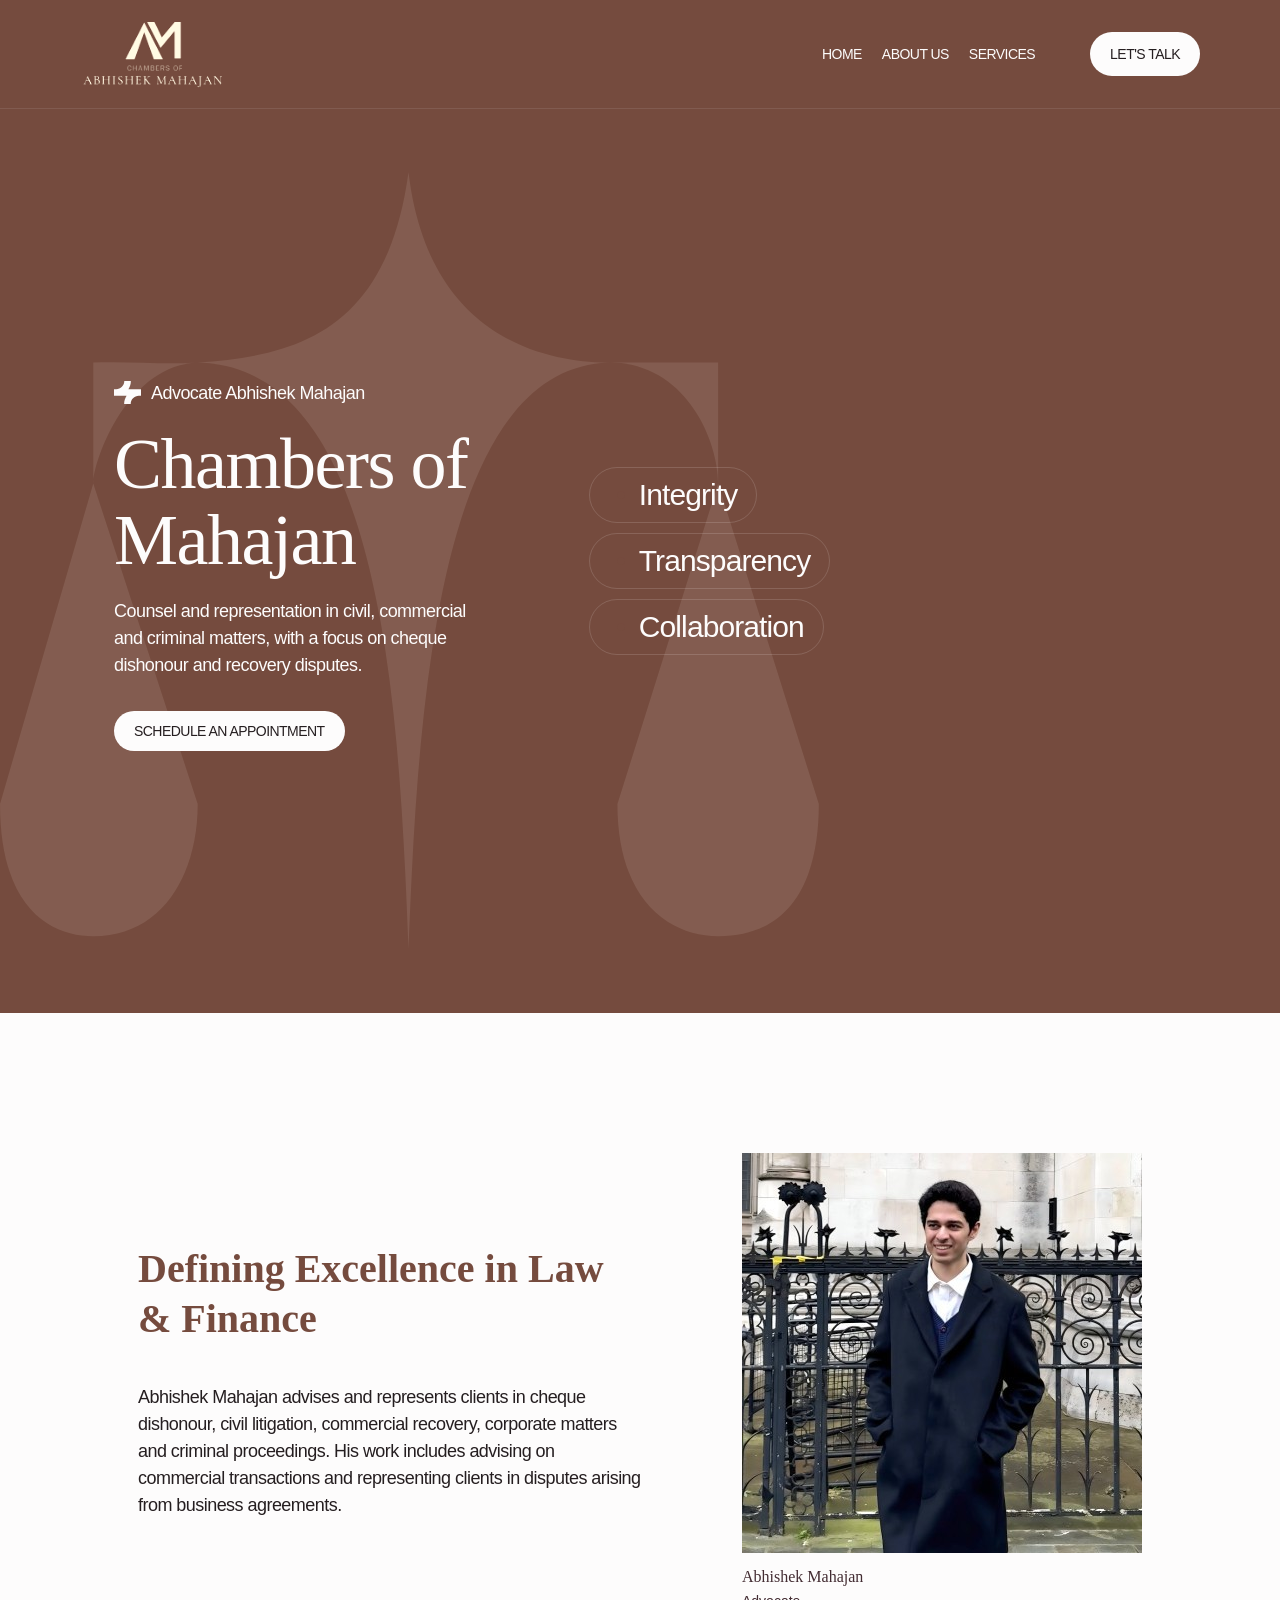
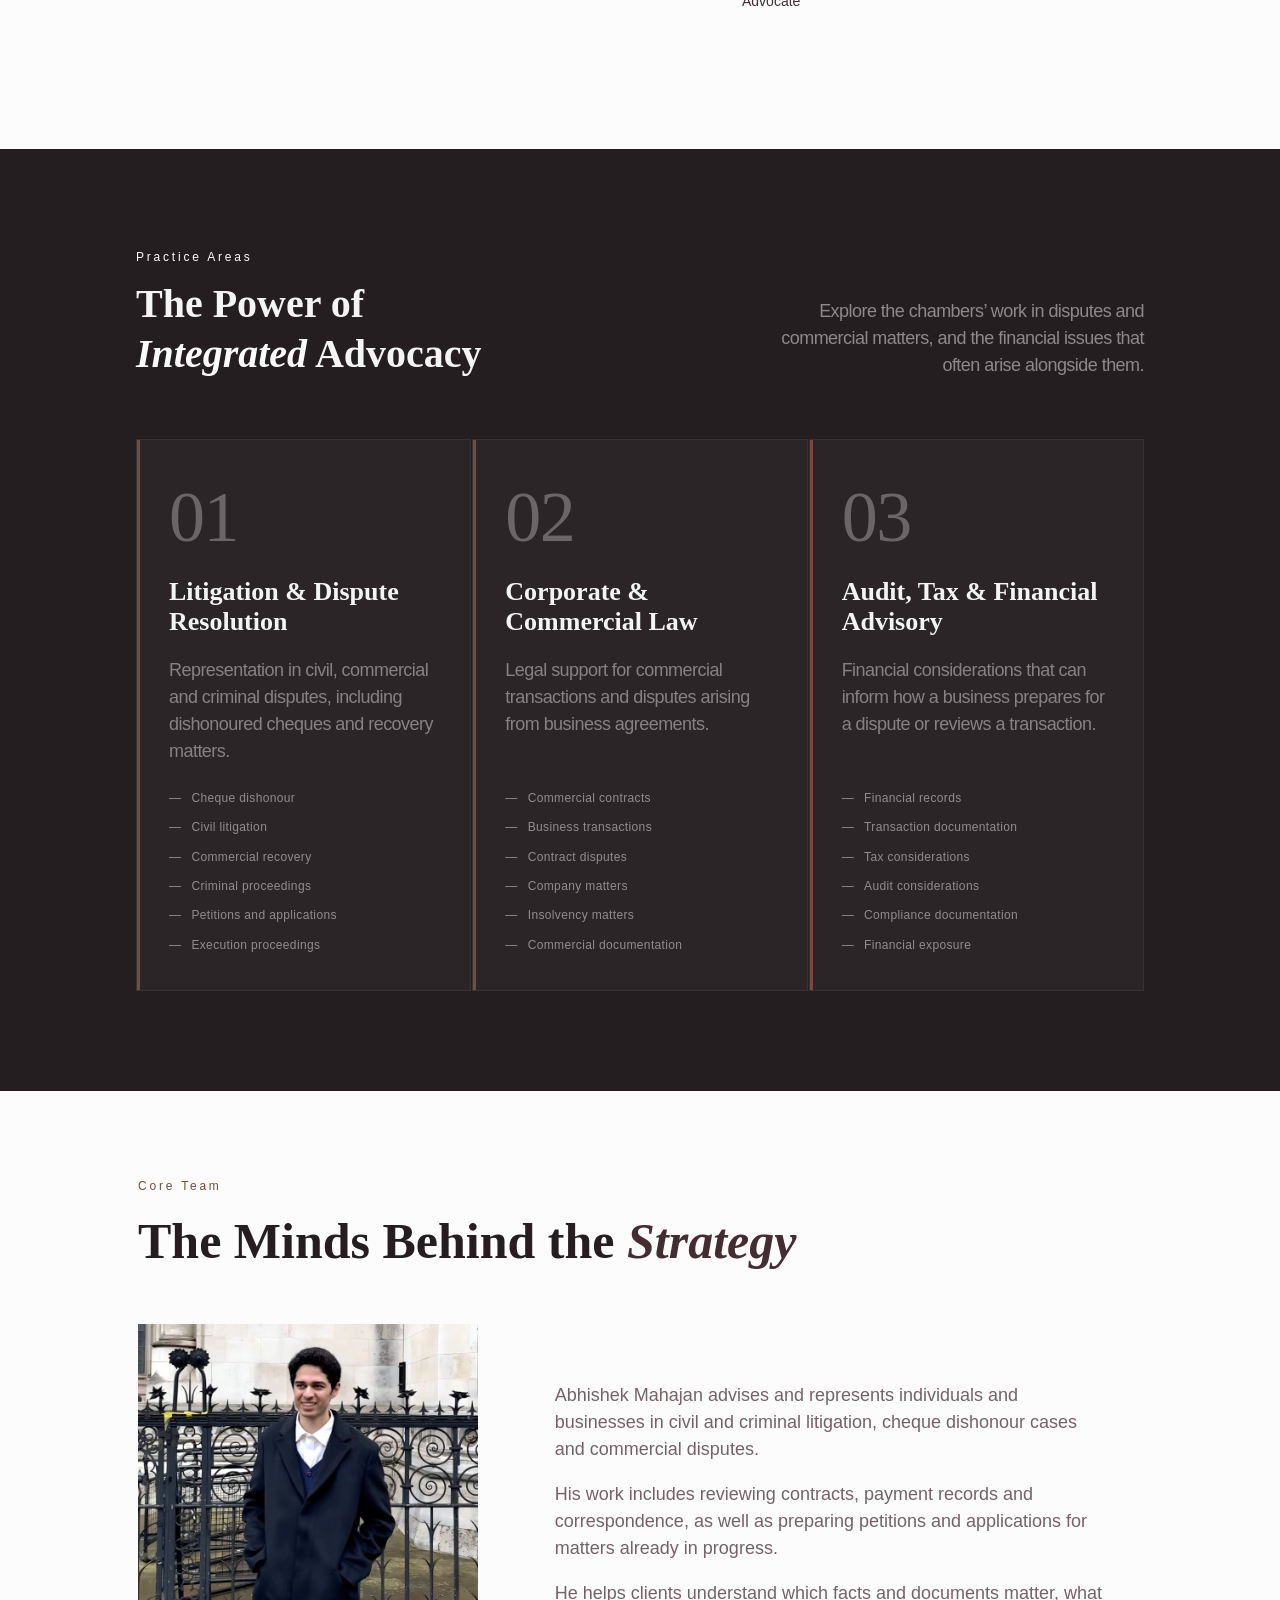
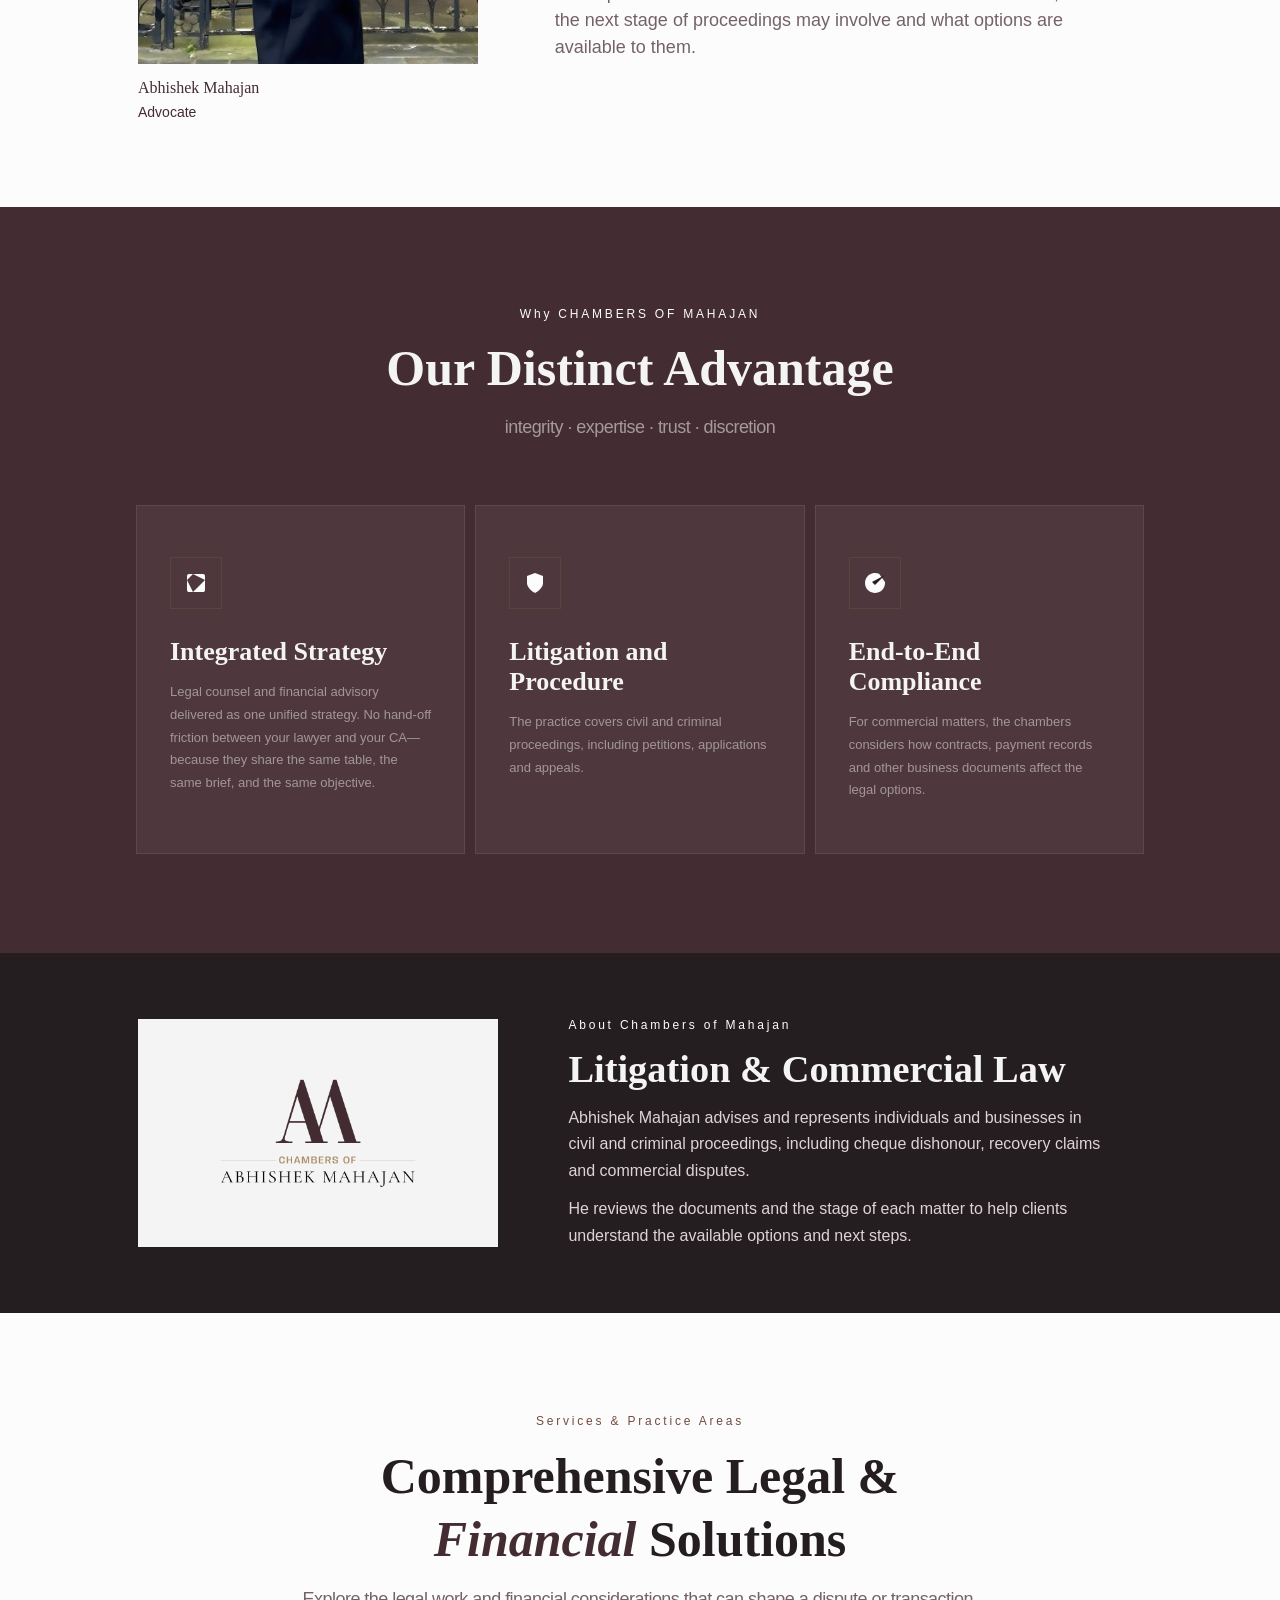
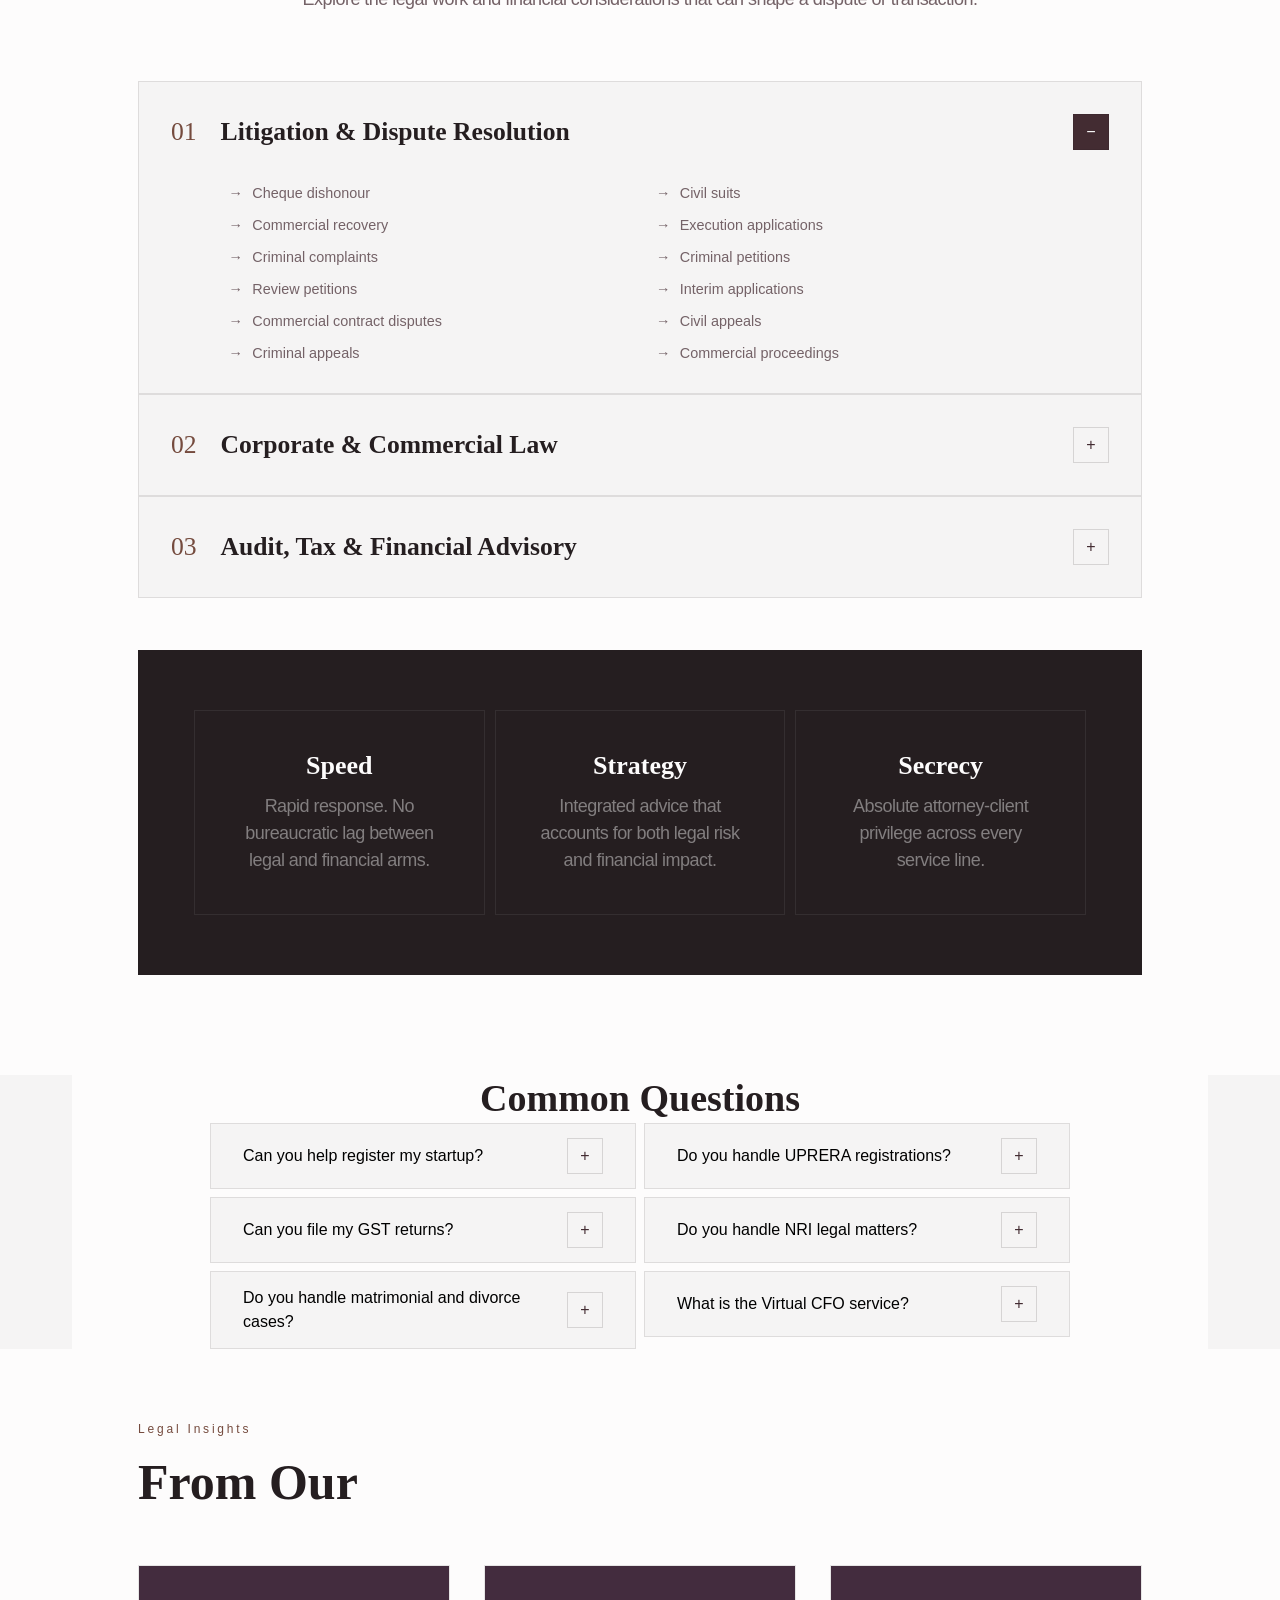
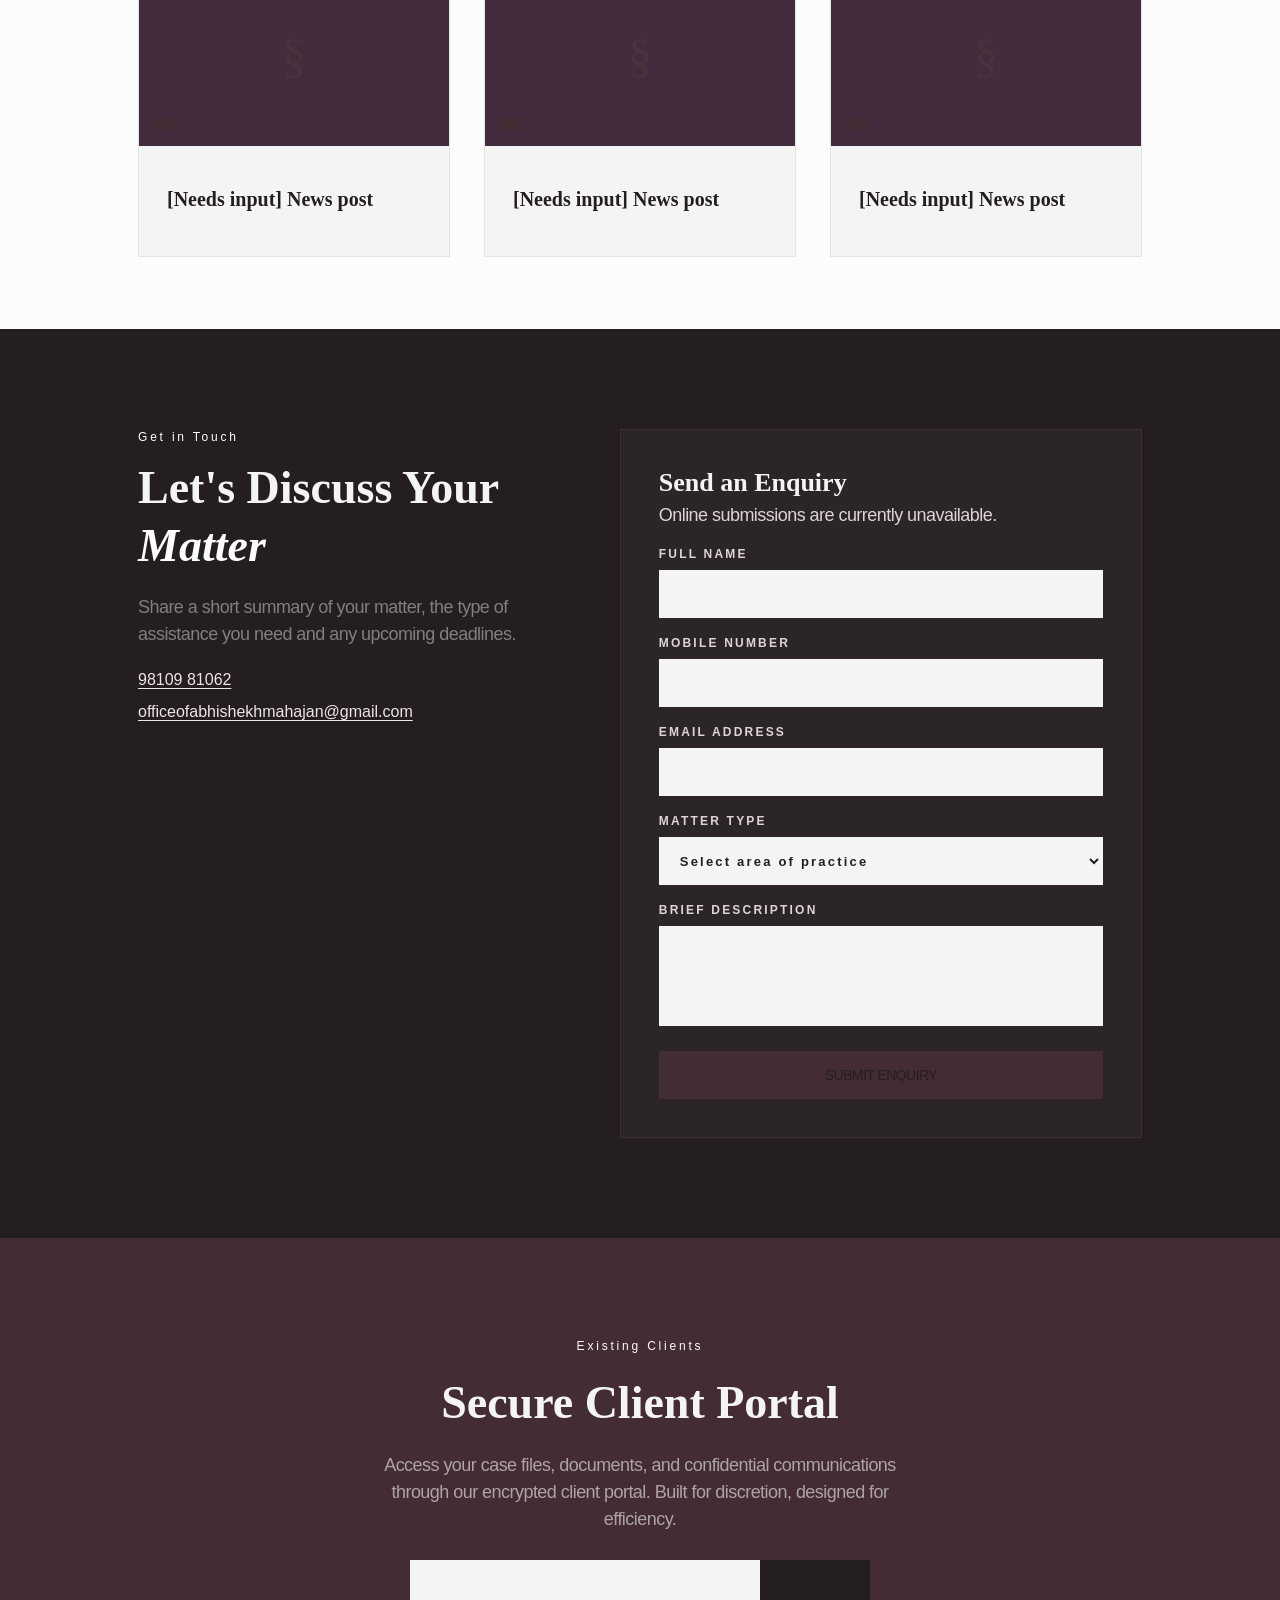
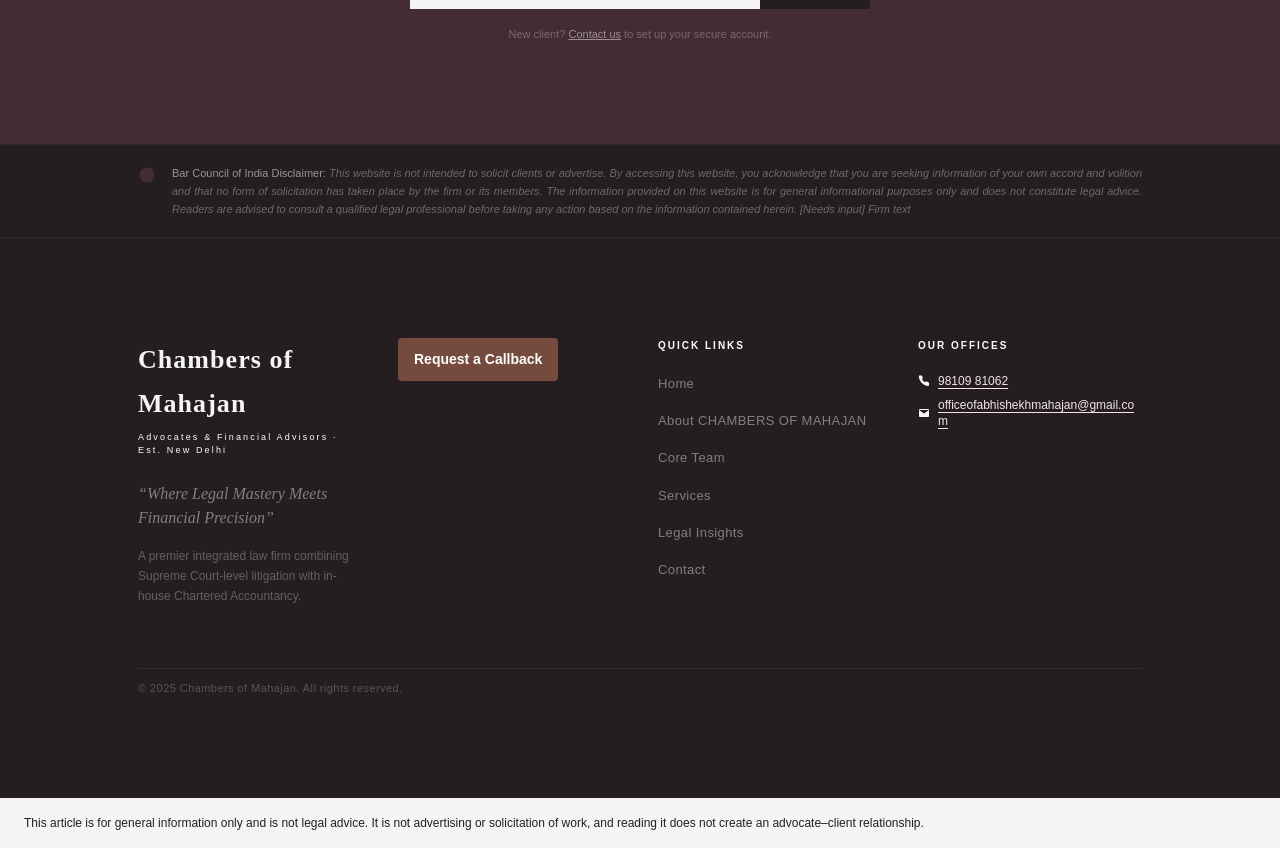
==== commit 9280855e: "Prepare static site for Vercel and improve mobile navigation" ====
--- a/index.html
+++ b/index.html
@@ -3,7 +3,19 @@
 
 
 <meta name="viewport" content="width=device-width, initial-scale=1"><link rel="stylesheet" href="./assets/site/_next/static/chunks/3c9st355b9h98.__q189041d8.css" data-precedence="next"><link rel="preload" as="script" fetchpriority="low" href="./assets/site/_next/static/chunks/0iq1i69206cyl.__q189041d8.js"><title>Chambers of Mahajan</title><meta name="description" content="Abhishek Mahajan advises and represents clients in cheque dishonour, civil litigation, commercial recovery, corporate matters and criminal proceedings."><link rel="icon" href="data:image/svg+xml,%3Csvg%20xmlns%3D%22http%3A%2F%2Fwww.w3.org%2F2000%2Fsvg%22%20width%3D%22200%22%20height%3D%22200%22%20viewBox%3D%220%200%20200%20200%22%3E%3Cdefs%3E%3Cpath%20id%3D%22scl-monogram-ring%22%20d%3D%22M26%2C100a74%2C74%200%201%2C1%20148%2C0a74%2C74%200%201%2C1%20-148%2C0%22%2F%3E%3C%2Fdefs%3E%3Ccircle%20cx%3D%22100%22%20cy%3D%22100%22%20r%3D%2297%22%20fill%3D%22white%22%20stroke%3D%22%23432c32%22%20stroke-width%3D%223%22%2F%3E%3Ccircle%20cx%3D%22100%22%20cy%3D%22100%22%20r%3D%2258%22%20fill%3D%22none%22%20stroke%3D%22%23754b3e%22%20stroke-width%3D%221.5%22%2F%3E%3Ctext%20font-family%3D%22%26apos%3BLibre%20Baskerville%26apos%3B%2C%20Georgia%2C%20%26apos%3BTimes%20New%20Roman%26apos%3B%2C%20serif%22%20font-size%3D%2216%22%20letter-spacing%3D%222.88%22%20fill%3D%22%23432c32%22%3E%3CtextPath%20href%3D%22%23scl-monogram-ring%22%20startOffset%3D%2225%25%22%20text-anchor%3D%22middle%22%20dominant-baseline%3D%22middle%22%3ECHAMBERS%20OF%20MAHAJAN%3C%2FtextPath%3E%3C%2Ftext%3E%3Ctext%20x%3D%22100%22%20y%3D%22100%22%20text-anchor%3D%22middle%22%20dominant-baseline%3D%22central%22%20font-family%3D%22%26apos%3BLibre%20Baskerville%26apos%3B%2C%20Georgia%2C%20%26apos%3BTimes%20New%20Roman%26apos%3B%2C%20serif%22%20font-size%3D%2252%22%20font-weight%3D%22600%22%20fill%3D%22%23432c32%22%3ECM%3C%2Ftext%3E%3C%2Fsvg%3E"><link rel="preload" href="./assets/site/_next/static/chunks/33ex3e_4hazko.__q189041d8.css" as="style"><link rel="stylesheet" href="./brand/brand.css">
-<style data-sclf-ua-colours>:where(button,input,select,textarea){color:var(--sar-color-auto-000000, #251e20)}:where(input,select,textarea){background-color:var(--sar-color-auto-ffffff, #f5f4f4)}</style><style data-sclf-logo-fit>img[data-sclf-logo]{object-fit:contain!important;max-height:100%!important}</style></head><body class="min-h-full flex flex-col bg-white"><div hidden=""></div><main class="flex min-h-full flex-1 flex-col items-center overflow-x-hidden"><section id="hero" class="flex w-full flex-col items-center bg-[#6d2c34] h-[100vh] mx-auto" data-sar-section="home/s01-hero" data-sar-type="hero"><header class="flex w-full items-center justify-center bg-[#6d2c34] py-4 md:py-5 z-50 relative border-b border-gray-200/10"><div class="flex w-full max-w-[1570px] items-center justify-between px-5 sm:px-8 md:px-12 lg:px-20"><button type="button" class="inline-flex cursor-pointer items-center gap-2.5 transition-opacity duration-200 hover:opacity-80" aria-label="Go to home"><span class="mahajan-logo"><img src="./brand/mahajan-logo.jpg" alt="Chambers of Abhishek Mahajan" width="1188" height="750"></span></button><div class="hidden md:flex flex-1 items-center justify-end gap-8 lg:gap-[55px]"><nav class="flex items-center gap-4 lg:gap-5"><a class="relative font-jost text-sm font-normal uppercase tracking-[-0.54px] text-[#f9f5ea] after:absolute after:bottom-0 after:left-0 after:h-[1px] after:w-full after:origin-left after:scale-x-0 after:bg-[#f9f5ea] after:transition-transform after:duration-300 hover:after:scale-x-100" href="#hero">Home</a><a class="relative font-jost text-sm font-normal uppercase tracking-[-0.54px] text-[#f9f5ea] after:absolute after:bottom-0 after:left-0 after:h-[1px] after:w-full after:origin-left after:scale-x-0 after:bg-[#f9f5ea] after:transition-transform after:duration-300 hover:after:scale-x-100" href="#about-us">About Us</a><a class="relative font-jost text-sm font-normal uppercase tracking-[-0.54px] text-[#f9f5ea] after:absolute after:bottom-0 after:left-0 after:h-[1px] after:w-full after:origin-left after:scale-x-0 after:bg-[#f9f5ea] after:transition-transform after:duration-300 hover:after:scale-x-100" href="#services">Services</a></nav><button type="button" style="width:fit-content" class="cursor-pointer rounded-full px-5 py-3 font-jost text-sm font-normal uppercase tracking-[-0.54px] transition-all duration-200 active:scale-[0.97] bg-[#f9f5ea] text-[#0b0b0b] shadow-[0px_1px_2px_0px_rgba(16,24,40,0.05)] hover:bg-white hover:shadow-md ">Let&#39;s talk</button></div><button type="button" class="md:hidden flex flex-col gap-1.5 p-2" aria-label="Toggle menu"><span class="block h-0.5 w-6 bg-[#f9f5ea] transition-transform duration-300 "></span><span class="block h-0.5 w-6 bg-[#f9f5ea] transition-opacity duration-300 "></span><span class="block h-0.5 w-6 bg-[#f9f5ea] transition-transform duration-300 "></span></button></div></header><div class="mahajan-hero relative flex w-full justify-center overflow-hidden bg-[#6d2c34] h-[480px] sm:h-[560px] md:h-[640px] lg:h-[750px] xl:h-[904px]"><div class="pointer-events-none absolute left-0 top-1/2 hidden -translate-y-1/2 sm:block w-[64%] max-w-[820px] aspect-[805/764]"><img class="mahajan-watermark" src="./assets/site/images/hero-watermark.__q189041d8.svg" alt="" width="805" height="764"></div><img class="mahajan-engraving" data-editorial-rise src="./brand/lady-justice.png" alt="" fetchpriority="high" width="736" height="1104"><div class="relative z-10 flex h-full w-full max-w-[1570px] justify-center md:justify-start items-center px-5 sm:px-8 md:px-12 lg:px-20"><div class="flex max-w-[490px] flex-col gap-6 md:gap-10 lg:pl-[34px]"><div class="flex flex-col gap-3 md:gap-5"><div style="opacity: 1; translate: none; rotate: none; scale: none; transform: translate(0px, 0px);" class="flex items-center gap-2.5"><img alt="" loading="lazy" width="27" height="23" decoding="async" data-nimg="1" class="shrink-0 w-5 h-4 md:w-[27px] md:h-[23px]" style="color:transparent" src="./assets/site/images/plus-icon.__q189041d8.svg"><p class="font-jost text-sm md:text-lg font-light tracking-[-0.54px] text-[#f9f5ea]">Advocate Abhishek Mahajan</p></div><h1 style="opacity: 1; translate: none; rotate: none; scale: none; transform: translate(0px, 0px);" class="font-cormorant text-[42px] sm:text-[56px] md:text-[64px] lg:text-[72px] font-light leading-[1.05] tracking-[-1.5px] text-[#f9f5ea]">Chambers of Mahajan</h1><p style="opacity: 1; translate: none; rotate: none; scale: none; transform: translate(0px, 0px);" class="max-w-[360px] font-jost text-sm md:text-lg font-light leading-[27px] tracking-[-0.54px] text-[#f9f5ea]">Counsel and representation in civil, commercial and criminal matters, with a focus on cheque dishonour and recovery disputes.</p></div><div style="opacity: 1; translate: none; rotate: none; scale: none; transform: translate(0px, 0px);"><a href="#contact" style="width:fit-content" class="cursor-pointer rounded-full px-5 py-3 font-jost text-sm font-normal uppercase tracking-[-0.54px] transition-all duration-200 active:scale-[0.97] bg-[#f9f5ea] text-[#0b0b0b] shadow-[0px_1px_2px_0px_rgba(16,24,40,0.05)] hover:bg-white hover:shadow-md ">Schedule an appointment</a></div></div><div class="absolute left-[46%] top-1/2 hidden -translate-y-1/2 flex-col gap-2.5 lg:flex"><div class="value-pill relative flex w-fit items-center gap-1.5 rounded-[50px] px-5 py-2.5 overflow-visible" style="opacity: 1; translate: none; rotate: none; scale: none; transform: translate(0px, 0px);"><img alt="" loading="lazy" width="24" height="24" decoding="async" data-nimg="1" class="size-6 shrink-0 relative z-10" style="color:transparent" src="./assets/site/images/dot-icon.__q189041d8.svg"><span class="font-jost text-[30px] font-light leading-9 tracking-[-0.9px] text-[#f9f5ea] relative z-10">Integrity</span><div class="absolute inset-0 rounded-[50px] border border-[rgba(249,245,234,0.14)] z-0"></div></div><div class="value-pill relative flex w-fit items-center gap-1.5 rounded-[50px] px-5 py-2.5 overflow-visible" style="opacity: 1; translate: none; rotate: none; scale: none; transform: translate(0px, 0px);"><img alt="" loading="lazy" width="24" height="24" decoding="async" data-nimg="1" class="size-6 shrink-0 relative z-10" style="color:transparent" src="./assets/site/images/dot-icon.__q189041d8.svg"><span class="font-jost text-[30px] font-light leading-9 tracking-[-0.9px] text-[#f9f5ea] relative z-10">Transparency</span><div class="absolute inset-0 rounded-[50px] border border-[rgba(249,245,234,0.14)] z-0"></div></div><div class="value-pill relative flex w-fit items-center gap-1.5 rounded-[50px] px-5 py-2.5 overflow-visible" style="opacity: 1; translate: none; rotate: none; scale: none; transform: translate(0px, 0px);"><img alt="" loading="lazy" width="24" height="24" decoding="async" data-nimg="1" class="size-6 shrink-0 relative z-10" style="color:transparent" src="./assets/site/images/dot-icon.__q189041d8.svg"><span class="font-jost text-[30px] font-light leading-9 tracking-[-0.9px] text-[#f9f5ea] relative z-10">Collaboration</span><div class="absolute inset-0 rounded-[50px] border border-[rgba(249,245,234,0.14)] z-0"></div></div></div></div></div></section>
+<style data-sclf-ua-colours>:where(button,input,select,textarea){color:var(--sar-color-auto-000000, #251e20)}:where(input,select,textarea){background-color:var(--sar-color-auto-ffffff, #f5f4f4)}</style><style data-sclf-logo-fit>img[data-sclf-logo]{object-fit:contain!important;max-height:100%!important}</style></head><body class="min-h-full flex flex-col bg-white"><div hidden=""></div><main class="flex min-h-full flex-1 flex-col items-center overflow-x-hidden"><section id="hero" class="flex w-full flex-col items-center bg-[#6d2c34] h-[100vh] mx-auto" data-sar-section="home/s01-hero" data-sar-type="hero"><header class="flex w-full items-center justify-center bg-[#6d2c34] py-4 md:py-5 z-50 relative border-b border-gray-200/10"><div class="flex w-full max-w-[1570px] items-center justify-between px-5 sm:px-8 md:px-12 lg:px-20"><a class="site-home-link" href="#hero"><span class="mahajan-logo"><img src="./brand/mahajan-logo.jpg" alt="Chambers of Abhishek Mahajan" width="1188" height="750"></span></a><div class="hidden md:flex flex-1 items-center justify-end gap-8 lg:gap-[55px]"><nav class="flex items-center gap-4 lg:gap-5"><a class="relative font-jost text-sm font-normal uppercase tracking-[-0.54px] text-[#f9f5ea] after:absolute after:bottom-0 after:left-0 after:h-[1px] after:w-full after:origin-left after:scale-x-0 after:bg-[#f9f5ea] after:transition-transform after:duration-300 hover:after:scale-x-100" href="#hero">Home</a><a class="relative font-jost text-sm font-normal uppercase tracking-[-0.54px] text-[#f9f5ea] after:absolute after:bottom-0 after:left-0 after:h-[1px] after:w-full after:origin-left after:scale-x-0 after:bg-[#f9f5ea] after:transition-transform after:duration-300 hover:after:scale-x-100" href="#about-us">About Us</a><a class="relative font-jost text-sm font-normal uppercase tracking-[-0.54px] text-[#f9f5ea] after:absolute after:bottom-0 after:left-0 after:h-[1px] after:w-full after:origin-left after:scale-x-0 after:bg-[#f9f5ea] after:transition-transform after:duration-300 hover:after:scale-x-100" href="#services">Services</a></nav><a href="#contact" style="width:fit-content" class="cursor-pointer rounded-full px-5 py-3 font-jost text-sm font-normal uppercase tracking-[-0.54px] transition-all duration-200 active:scale-[0.97] bg-[#f9f5ea] text-[#0b0b0b] shadow-[0px_1px_2px_0px_rgba(16,24,40,0.05)] hover:bg-white hover:shadow-md ">Let&#39;s talk</a></div>
+    <details class="mobile-menu">
+      <summary aria-label="Menu">
+        <span class="mobile-menu-icon" aria-hidden="true"><span></span><span></span><span></span></span>
+      </summary>
+      <nav class="mobile-menu-links" aria-label="Mobile navigation">
+        <a href="#hero">Home</a>
+        <a href="#about-us">About</a>
+        <a href="#services">Services</a>
+        <a href="#contact">Let’s Talk</a>
+      </nav>
+    </details>
+</div></header><div class="mahajan-hero relative flex w-full justify-center overflow-hidden bg-[#6d2c34] h-[480px] sm:h-[560px] md:h-[640px] lg:h-[750px] xl:h-[904px]"><div class="pointer-events-none absolute left-0 top-1/2 hidden -translate-y-1/2 sm:block w-[64%] max-w-[820px] aspect-[805/764]"><img class="mahajan-watermark" src="./assets/site/images/hero-watermark.__q189041d8.svg" alt="" width="805" height="764"></div><picture><source media="(min-width: 768px)" srcset="./brand/lady-justice.png"><img class="mahajan-engraving" data-editorial-rise src="[data-uri]" alt="" fetchpriority="high" width="736" height="1104"></picture><div class="relative z-10 flex h-full w-full max-w-[1570px] justify-center md:justify-start items-center px-5 sm:px-8 md:px-12 lg:px-20"><div class="flex max-w-[490px] flex-col gap-6 md:gap-10 lg:pl-[34px]"><div class="flex flex-col gap-3 md:gap-5"><div style="opacity: 1; translate: none; rotate: none; scale: none; transform: translate(0px, 0px);" class="flex items-center gap-2.5"><img alt="" loading="lazy" width="27" height="23" decoding="async" data-nimg="1" class="shrink-0 w-5 h-4 md:w-[27px] md:h-[23px]" style="color:transparent" src="./assets/site/images/plus-icon.__q189041d8.svg"><p class="font-jost text-sm md:text-lg font-light tracking-[-0.54px] text-[#f9f5ea]">Advocate Abhishek Mahajan</p></div><h1 style="opacity: 1; translate: none; rotate: none; scale: none; transform: translate(0px, 0px);" class="font-cormorant text-[42px] sm:text-[56px] md:text-[64px] lg:text-[72px] font-light leading-[1.05] tracking-[-1.5px] text-[#f9f5ea]">Chambers of Mahajan</h1><p style="opacity: 1; translate: none; rotate: none; scale: none; transform: translate(0px, 0px);" class="max-w-[360px] font-jost text-sm md:text-lg font-light leading-[27px] tracking-[-0.54px] text-[#f9f5ea]">Counsel and representation in civil, commercial and criminal matters, with a focus on cheque dishonour and recovery disputes.</p></div><div style="opacity: 1; translate: none; rotate: none; scale: none; transform: translate(0px, 0px);"><a href="#contact" style="width:fit-content" class="cursor-pointer rounded-full px-5 py-3 font-jost text-sm font-normal uppercase tracking-[-0.54px] transition-all duration-200 active:scale-[0.97] bg-[#f9f5ea] text-[#0b0b0b] shadow-[0px_1px_2px_0px_rgba(16,24,40,0.05)] hover:bg-white hover:shadow-md ">Schedule an appointment</a></div></div><div class="absolute left-[46%] top-1/2 hidden -translate-y-1/2 flex-col gap-2.5 lg:flex"><div class="value-pill relative flex w-fit items-center gap-1.5 rounded-[50px] px-5 py-2.5 overflow-visible" style="opacity: 1; translate: none; rotate: none; scale: none; transform: translate(0px, 0px);"><img alt="" loading="lazy" width="24" height="24" decoding="async" data-nimg="1" class="size-6 shrink-0 relative z-10" style="color:transparent" src="./assets/site/images/dot-icon.__q189041d8.svg"><span class="font-jost text-[30px] font-light leading-9 tracking-[-0.9px] text-[#f9f5ea] relative z-10">Integrity</span><div class="absolute inset-0 rounded-[50px] border border-[rgba(249,245,234,0.14)] z-0"></div></div><div class="value-pill relative flex w-fit items-center gap-1.5 rounded-[50px] px-5 py-2.5 overflow-visible" style="opacity: 1; translate: none; rotate: none; scale: none; transform: translate(0px, 0px);"><img alt="" loading="lazy" width="24" height="24" decoding="async" data-nimg="1" class="size-6 shrink-0 relative z-10" style="color:transparent" src="./assets/site/images/dot-icon.__q189041d8.svg"><span class="font-jost text-[30px] font-light leading-9 tracking-[-0.9px] text-[#f9f5ea] relative z-10">Transparency</span><div class="absolute inset-0 rounded-[50px] border border-[rgba(249,245,234,0.14)] z-0"></div></div><div class="value-pill relative flex w-fit items-center gap-1.5 rounded-[50px] px-5 py-2.5 overflow-visible" style="opacity: 1; translate: none; rotate: none; scale: none; transform: translate(0px, 0px);"><img alt="" loading="lazy" width="24" height="24" decoding="async" data-nimg="1" class="size-6 shrink-0 relative z-10" style="color:transparent" src="./assets/site/images/dot-icon.__q189041d8.svg"><span class="font-jost text-[30px] font-light leading-9 tracking-[-0.9px] text-[#f9f5ea] relative z-10">Collaboration</span><div class="absolute inset-0 rounded-[50px] border border-[rgba(249,245,234,0.14)] z-0"></div></div></div></div></div></section>
 <section class="flex w-full flex-col items-center justify-center bg-[#f8f3eb] px-5 sm:px-8 md:px-16 lg:px-[138px] py-16 md:py-[140px] mx-auto overflow-hidden" data-sar-section="home/s02-content" data-sar-type="content"><div class="flex w-full flex-col md:flex-row items-center justify-center gap-10 md:gap-[97px]"><div class="flex flex-1 flex-col gap-8 md:gap-10"><h2 data-reveal="true" class="font-cormorant text-[32px] md:text-[40px] font-bold leading-tight text-[#b18d59]" style="translate: none; rotate: none; scale: none; transform: translate(0px, 0px); opacity: 1;">Defining Excellence in Law &amp; Finance</h2><p data-reveal="true" class="font-jost text-base md:text-lg font-light leading-[27px] tracking-[-0.54px] text-[#353a3c]" style="translate: none; rotate: none; scale: none; transform: translate(0px, 0px); opacity: 1;">Abhishek Mahajan advises and represents clients in cheque dishonour, civil litigation, commercial recovery, corporate matters and criminal proceedings. His work includes advising on commercial transactions and representing clients in disputes arising from business agreements.</p></div><figure class="mahajan-profile"><img src="./brand/abhishek-mahajan.jpg" alt="Advocate Abhishek Mahajan" width="400" height="400" loading="lazy"><figcaption>Abhishek Mahajan <span>Advocate</span></figcaption></figure></div></section>
 <section id="services" class="flex w-full flex-col items-center justify-center bg-[#1a1a1a] px-5 sm:px-8 md:px-16 lg:px-[136px] py-16 md:py-[100px] mx-auto overflow-hidden" data-sar-section="home/s03-cards" data-sar-type="cards"><div class="flex w-full flex-col gap-10 md:gap-[60px]"><div class="flex flex-col md:flex-row items-start md:items-end justify-between gap-6 md:gap-8"><div data-reveal="true" class="flex w-full md:w-[388px] flex-col gap-3.5" style="translate: none; rotate: none; scale: none; transform: translate(0px, 0px); opacity: 1;"><p class="font-jost text-xs tracking-[2.8px] text-[#b8935a]">Practice Areas</p><h2 class="font-cormorant text-[24px] md:text-[40px] font-semibold leading-tight text-white">The Power of  <span class="font-cormorant italic text-[#b8935a]">Integrated</span> Advocacy</h2></div><p data-reveal="true" class="w-full md:w-[368px] md:text-right font-jost text-base md:text-lg font-light leading-[27px] tracking-[-0.54px] text-white/50" style="translate: none; rotate: none; scale: none; transform: translate(0px, 0px); opacity: 1;">Explore the chambers’ work in disputes and commercial matters, and the financial issues that often arise alongside them.</p></div><div class="practice-cards"><div data-reveal="true" class="practice-card relative overflow-hidden border border-white/[0.06] bg-white/[0.03] transition-colors duration-300 hover:bg-white/[0.07] " style="translate: none; rotate: none; scale: none; transform: translate(0px, 0px); opacity: 1;"><div class="absolute left-0 top-0 h-full w-[3px] bg-[#b8935a]"></div><div class="practice-card-content flex flex-col gap-5"><div class="practice-card-summary flex flex-col gap-5"><div class="flex flex-col gap-[15px]"><p class="font-cormorant text-[56px] md:text-[72px] font-light leading-tight tracking-[-1.5px] text-[rgba(184,147,90,0.3)]">01</p><h3 class="font-cormorant text-[22px] md:text-[26px] font-semibold leading-[29.9px] text-white">Litigation &amp; Dispute Resolution</h3></div><p class="max-w-full md:max-w-[309px] font-jost text-base md:text-lg font-light leading-[27px] tracking-[-0.54px] text-white/45">Representation in civil, commercial and criminal disputes, including dishonoured cheques and recovery matters.</p></div><ul class="flex flex-col gap-[3px] font-jost text-xs font-light leading-[20.4px] tracking-[0.36px] text-white/50"><li class="flex items-start gap-2.5 py-[3px] transition-colors duration-200 hover:text-white/75"><span>—</span><span>Cheque dishonour</span></li><li class="flex items-start gap-2.5 py-[3px] transition-colors duration-200 hover:text-white/75"><span>—</span><span>Civil litigation</span></li><li class="flex items-start gap-2.5 py-[3px] transition-colors duration-200 hover:text-white/75"><span>—</span><span>Commercial recovery</span></li><li class="flex items-start gap-2.5 py-[3px] transition-colors duration-200 hover:text-white/75"><span>—</span><span>Criminal proceedings</span></li><li class="flex items-start gap-2.5 py-[3px] transition-colors duration-200 hover:text-white/75"><span>—</span><span>Petitions and applications</span></li><li class="flex items-start gap-2.5 py-[3px] transition-colors duration-200 hover:text-white/75"><span>—</span><span>Execution proceedings</span></li></ul></div></div><div data-reveal="true" class="practice-card relative overflow-hidden border border-white/[0.06] bg-white/[0.03] transition-colors duration-300 hover:bg-white/[0.07] " style="translate: none; rotate: none; scale: none; transform: translate(0px, 0px); opacity: 1;"><div class="absolute left-0 top-0 h-full w-[3px] bg-[#b8935a]"></div><div class="practice-card-content flex flex-col gap-5"><div class="practice-card-summary flex flex-col gap-5"><div class="flex flex-col gap-[15px]"><p class="font-cormorant text-[56px] md:text-[72px] font-light leading-tight tracking-[-1.5px] text-[rgba(184,147,90,0.3)]">02</p><h3 class="font-cormorant text-[22px] md:text-[26px] font-semibold leading-[29.9px] text-white">Corporate &amp; Commercial Law</h3></div><p class="max-w-full md:max-w-[309px] font-jost text-base md:text-lg font-light leading-[27px] tracking-[-0.54px] text-white/45">Legal support for commercial transactions and disputes arising from business agreements.</p></div><ul class="flex flex-col gap-[3px] font-jost text-xs font-light leading-[20.4px] tracking-[0.36px] text-white/50"><li class="flex items-start gap-2.5 py-[3px] transition-colors duration-200 hover:text-white/75"><span>—</span><span>Commercial contracts</span></li><li class="flex items-start gap-2.5 py-[3px] transition-colors duration-200 hover:text-white/75"><span>—</span><span>Business transactions</span></li><li class="flex items-start gap-2.5 py-[3px] transition-colors duration-200 hover:text-white/75"><span>—</span><span>Contract disputes</span></li><li class="flex items-start gap-2.5 py-[3px] transition-colors duration-200 hover:text-white/75"><span>—</span><span>Company matters</span></li><li class="flex items-start gap-2.5 py-[3px] transition-colors duration-200 hover:text-white/75"><span>—</span><span>Insolvency matters</span></li><li class="flex items-start gap-2.5 py-[3px] transition-colors duration-200 hover:text-white/75"><span>—</span><span>Commercial documentation</span></li></ul></div></div><div data-reveal="true" class="practice-card relative overflow-hidden border border-white/[0.06] bg-white/[0.03] transition-colors duration-300 hover:bg-white/[0.07] md:max-w-[393px]" style="translate: none; rotate: none; scale: none; transform: translate(0px, 0px); opacity: 1;"><div class="absolute left-0 top-0 h-full w-[3px] bg-[#b8935a]"></div><div class="practice-card-content flex flex-col gap-5"><div class="practice-card-summary flex flex-col gap-5"><div class="flex flex-col gap-[15px]"><p class="font-cormorant text-[56px] md:text-[72px] font-light leading-tight tracking-[-1.5px] text-[rgba(184,147,90,0.3)]">03</p><h3 class="font-cormorant text-[22px] md:text-[26px] font-semibold leading-[29.9px] text-white">Audit, Tax &amp; Financial Advisory</h3></div><p class="max-w-full md:max-w-[309px] font-jost text-base md:text-lg font-light leading-[27px] tracking-[-0.54px] text-white/45">Financial considerations that can inform how a business prepares for a dispute or reviews a transaction.</p></div><ul class="flex flex-col gap-[3px] font-jost text-xs font-light leading-[20.4px] tracking-[0.36px] text-white/50"><li class="flex items-start gap-2.5 py-[3px] transition-colors duration-200 hover:text-white/75"><span>—</span><span>Financial records</span></li><li class="flex items-start gap-2.5 py-[3px] transition-colors duration-200 hover:text-white/75"><span>—</span><span>Transaction documentation</span></li><li class="flex items-start gap-2.5 py-[3px] transition-colors duration-200 hover:text-white/75"><span>—</span><span>Tax considerations</span></li><li class="flex items-start gap-2.5 py-[3px] transition-colors duration-200 hover:text-white/75"><span>—</span><span>Audit considerations</span></li><li class="flex items-start gap-2.5 py-[3px] transition-colors duration-200 hover:text-white/75"><span>—</span><span>Compliance documentation</span></li><li class="flex items-start gap-2.5 py-[3px] transition-colors duration-200 hover:text-white/75"><span>—</span><span>Financial exposure</span></li></ul></div></div></div></div></section>
 <section id="team" class="flex w-full flex-col items-center justify-center bg-[#f8f3eb] px-5 sm:px-8 md:px-16 lg:px-[138px] py-14 md:py-[87px] mx-auto overflow-hidden" data-sar-section="home/s04-gallery" data-sar-type="gallery">
@@ -26,7 +38,17 @@
   </div>
 </section>
 <section class="flex w-full flex-col items-center justify-center bg-[#6b1f2a] px-5 sm:px-8 md:px-16 lg:px-[136px] py-14 md:py-[99px] mx-auto overflow-hidden" data-sar-section="home/s05-content" data-sar-type="content"><div class="flex w-full flex-col gap-12 md:gap-16"><div class="flex flex-col items-center gap-[15px] text-center"><p data-reveal="true" class="font-jost text-xs tracking-[2.8px] text-[#b8935a]" style="translate: none; rotate: none; scale: none; transform: translate(0px, 0px); opacity: 1;">Why CHAMBERS OF MAHAJAN</p><h2 data-reveal="true" class="font-cormorant text-[36px] md:text-[50px] font-semibold leading-tight text-white" style="translate: none; rotate: none; scale: none; transform: translate(0px, 0px); opacity: 1;">Our Distinct Advantage</h2><p data-reveal="true" class="max-w-[568px] font-jost text-base md:text-lg font-light leading-[27px] tracking-[-0.54px] text-white/55" style="translate: none; rotate: none; scale: none; transform: translate(0px, 0px); opacity: 1;">integrity · expertise · trust · discretion</p></div><div class="grid grid-cols-1 sm:grid-cols-2 lg:grid-cols-3 gap-4 md:gap-2.5"><div data-reveal="true" class="group flex flex-col border border-white/[0.08] bg-white/[0.06] px-6 sm:px-[33px] py-10 md:py-[51px] transition-colors duration-300 hover:bg-white/[0.1]" style="translate: none; rotate: none; scale: none; transform: translate(0px, 0px); opacity: 1;"><div class="flex flex-col gap-7"><div class="relative size-[52px] border border-[rgba(184,147,90,0.5)] transition-all duration-300 group-hover:border-[rgba(184,147,90,0.9)] group-hover:scale-105"><img alt="" loading="lazy" width="24" height="24" decoding="async" data-nimg="1" class="absolute left-[13px] top-[13px]" style="color:transparent" src="./assets/site/images/why-icon-1.__q189041d8.svg"></div><div class="flex flex-col gap-3.5"><h3 class="font-cormorant text-[22px] md:text-[26px] font-semibold leading-[29.9px] text-white">Integrated Strategy</h3><p class="font-jost text-[13px] font-light leading-[22.75px] text-white/50">Legal counsel and financial advisory delivered as one unified strategy. No hand-off friction between your lawyer and your CA—because they share the same table, the same brief, and the same objective.</p></div></div></div><div data-reveal="true" class="group flex flex-col border border-white/[0.08] bg-white/[0.06] px-6 sm:px-[33px] py-10 md:py-[51px] transition-colors duration-300 hover:bg-white/[0.1]" style="translate: none; rotate: none; scale: none; transform: translate(0px, 0px); opacity: 1;"><div class="flex flex-col gap-7"><div class="relative size-[52px] border border-[rgba(184,147,90,0.5)] transition-all duration-300 group-hover:border-[rgba(184,147,90,0.9)] group-hover:scale-105"><img alt="" loading="lazy" width="24" height="24" decoding="async" data-nimg="1" class="absolute left-[13px] top-[13px]" style="color:transparent" src="./assets/site/images/why-icon-2.__q189041d8.svg"></div><div class="flex flex-col gap-3.5"><h3 class="font-cormorant text-[22px] md:text-[26px] font-semibold leading-[29.9px] text-white">Litigation and Procedure</h3><p class="font-jost text-[13px] font-light leading-[22.75px] text-white/50">The practice covers civil and criminal proceedings, including petitions, applications and appeals.</p></div></div></div><div data-reveal="true" class="group flex flex-col border border-white/[0.08] bg-white/[0.06] px-6 sm:px-[33px] py-10 md:py-[51px] transition-colors duration-300 hover:bg-white/[0.1]" style="translate: none; rotate: none; scale: none; transform: translate(0px, 0px); opacity: 1;"><div class="flex flex-col gap-7"><div class="relative size-[52px] border border-[rgba(184,147,90,0.5)] transition-all duration-300 group-hover:border-[rgba(184,147,90,0.9)] group-hover:scale-105"><img alt="" loading="lazy" width="24" height="24" decoding="async" data-nimg="1" class="absolute left-[13px] top-[13px]" style="color:transparent" src="./assets/site/images/why-icon-3.__q189041d8.svg"></div><div class="flex flex-col gap-3.5"><h3 class="font-cormorant text-[22px] md:text-[26px] font-semibold leading-[29.9px] text-white">End-to-End Compliance</h3><p class="font-jost text-[13px] font-light leading-[22.75px] text-white/50"><span data-sclf-gap>For commercial matters, the chambers considers how contracts, payment records and other business documents affect the legal options.</span></p></div></div></div></div></div></section>
-<section id="about-us" class="flex w-full flex-col items-center justify-center bg-[#1a1a1a] px-5 sm:px-8 md:px-16 lg:px-[138px] py-16 md:py-[100px] mx-auto overflow-hidden" data-sar-section="home/s06-content" data-sar-type="content"><div class="flex w-full flex-col gap-8 md:gap-[18px]"><div class="about-layout"><div class="about-artwork"><div data-reveal="true" class="about-artwork-image" style="translate: none; rotate: none; scale: none; transform: translate(0px, 0px); opacity: 1;"><img class="block w-full h-auto" src="./brand/mahajan-about-art.webp" width="1140" height="720" loading="lazy" alt="AM monogram and Chambers of Abhishek Mahajan wordmark"></div><div class="about-artwork-caption bg-[#b8935a]"><p class="font-cormorant text-[22px] sm:text-[26px] md:text-[32px] font-semibold leading-8 text-[#1a1a1a]">AM</p><p class="font-jost text-[9px] sm:text-[10px] md:text-xs font-semibold uppercase tracking-[2px] sm:tracking-[2.2px] text-[#1a1a1a]/70">Legal Practice</p></div></div><div class="about-copy flex flex-col gap-7"><div class="flex flex-col gap-6 md:gap-[35px]"><div data-reveal="true" class="flex flex-col gap-3.5" style="translate: none; rotate: none; scale: none; transform: translate(0px, 0px); opacity: 1;"><p class="font-jost text-xs tracking-[2.8px] text-[#b8935a]">About CHAMBERS OF MAHAJAN</p><h2 class="about-heading font-cormorant font-semibold leading-tight text-white">We Don't Just Practice Law; We <span class="font-cormorant italic text-[#b8935a]">Engineer</span> Solutions.</h2></div><div data-reveal="true" class="space-y-0 font-jost text-base md:text-lg font-light leading-[27px] tracking-[-0.54px] text-white/50" style="translate: none; rotate: none; scale: none; transform: translate(0px, 0px); opacity: 1;"><p><span data-sclf-gap>Abhishek Mahajan’s practice brings together dispute resolution and commercial law. He works with individuals and businesses on matters involving unpaid obligations, dishonoured cheques and contested transactions.</span></p><p class="pt-4">His work spans civil and criminal proceedings, from preparing petitions and applications to advising clients as a dispute progresses.</p><p class="pt-4"><span data-sclf-gap>Each matter starts with the documents and the procedural stage. That review helps determine which facts need to be established and which next steps are available.</span></p></div></div><div class="about-values grid grid-cols-1 gap-1"><div data-reveal="true" class="flex flex-col border border-white/[0.07] bg-white/[0.04] px-[17px] py-[29px] text-center transition-colors duration-300 hover:border-[rgba(184,147,90,0.2)] hover:bg-[rgba(184,147,90,0.04)]" style="translate: none; rotate: none; scale: none; transform: translate(0px, 0px); opacity: 1;"><p class="mb-2.5 font-jost text-xs font-semibold uppercase tracking-[2.2px] text-[#b8935a]">The Mission</p><p class="font-jost text-[13px] font-light leading-[22.75px] text-white/45">Deliver integrated legal and financial solutions that protect, empower, and advance every client.</p></div><div data-reveal="true" class="flex flex-col border border-white/[0.07] bg-white/[0.04] px-[17px] py-[29px] text-center transition-colors duration-300 hover:border-[rgba(184,147,90,0.2)] hover:bg-[rgba(184,147,90,0.04)]" style="translate: none; rotate: none; scale: none; transform: translate(0px, 0px); opacity: 1;"><p class="mb-2.5 font-jost text-xs font-semibold uppercase tracking-[2.2px] text-[#b8935a]">The Vision</p><p class="font-jost text-[13px] font-light leading-[22.75px] text-white/45">To be the benchmark multi-disciplinary firm in India, known for unyielding standards and measurable outcomes.</p></div><div data-reveal="true" class="flex flex-col border border-white/[0.07] bg-white/[0.04] px-[17px] py-[29px] text-center transition-colors duration-300 hover:border-[rgba(184,147,90,0.2)] hover:bg-[rgba(184,147,90,0.04)]" style="translate: none; rotate: none; scale: none; transform: translate(0px, 0px); opacity: 1;"><p class="mb-2.5 font-jost text-xs font-semibold uppercase tracking-[2.2px] text-[#b8935a]">The Promise</p><p class="font-jost text-[13px] font-light leading-[22.75px] text-white/45">Absolute confidentiality, strategic clarity, and the relentless pursuit of your best result.</p></div></div></div></div></div></section>
+<section id="about-us" class="about-section bg-[#1a1a1a] px-5 sm:px-8 md:px-16 lg:px-[138px]" data-sar-section="home/s06-content" data-sar-type="content">
+  <div class="about-layout">
+    <img class="about-logo" src="./brand/mahajan-about-art.webp" width="1140" height="720" loading="lazy" alt="Chambers of Abhishek Mahajan monogram and wordmark">
+    <div class="about-copy">
+      <p class="font-jost text-xs tracking-[2.8px] text-[#b8935a]">About Chambers of Mahajan</p>
+      <h2 class="about-heading font-cormorant font-semibold leading-tight text-white">Litigation &amp; Commercial Law</h2>
+      <p>Abhishek Mahajan advises and represents individuals and businesses in civil and criminal proceedings, including cheque dishonour, recovery claims and commercial disputes.</p>
+      <p>He reviews the documents and the stage of each matter to help clients understand the available options and next steps.</p>
+    </div>
+  </div>
+</section>
 <section class="flex w-full items-center justify-center bg-[#f8f3eb] px-5 sm:px-8 md:px-16 lg:px-[138px] py-16 md:py-[100px] mx-auto overflow-hidden" data-sar-section="home/s07-content" data-sar-type="content"><div class="flex w-full flex-col gap-16 md:gap-[88px]"><div class="flex flex-col items-center gap-10 md:gap-[68px]"><div class="flex w-full max-w-[680px] flex-col items-center gap-4 text-center"><p data-reveal="true" class="font-jost text-xs tracking-[2.8px] text-[#b8935a]" style="translate: none; rotate: none; scale: none; transform: translate(0px, 0px); opacity: 1;">Services &amp; Practice Areas</p><h2 data-reveal="true" class="font-cormorant text-[36px] md:text-[50px] font-semibold leading-tight text-[#1a1a1a]" style="translate: none; rotate: none; scale: none; transform: translate(0px, 0px); opacity: 1;">Comprehensive Legal &amp; <span class="font-cormorant italic text-[#6b1f2a]">Financial</span> Solutions</h2><p data-reveal="true" class="font-jost text-base md:text-lg font-light leading-[27px] tracking-[-0.54px] text-[#666]" style="translate: none; rotate: none; scale: none; transform: translate(0px, 0px); opacity: 1;">Explore the legal work and financial considerations that can shape a dispute or transaction.</p></div><div class="flex w-full flex-col gap-10 md:gap-[52px]"><div class="flex w-full flex-col"><details class="practice-disclosure" open><summary class="disclosure-summary"><span class="practice-summary-title"><span class="practice-number" aria-hidden="true">01</span><span>Litigation &amp; Dispute Resolution</span></span><span class="disclosure-sign" aria-hidden="true"></span></summary><ul class="practice-topics"><li>Cheque dishonour</li><li>Civil suits</li><li>Commercial recovery</li><li>Execution applications</li><li>Criminal complaints</li><li>Criminal petitions</li><li>Review petitions</li><li>Interim applications</li><li>Commercial contract disputes</li><li>Civil appeals</li><li>Criminal appeals</li><li>Commercial proceedings</li></ul></details>
 <details class="practice-disclosure"><summary class="disclosure-summary"><span class="practice-summary-title"><span class="practice-number" aria-hidden="true">02</span><span>Corporate &amp; Commercial Law</span></span><span class="disclosure-sign" aria-hidden="true"></span></summary><ul class="practice-topics"><li>Commercial contracts</li><li>Business transactions</li><li>Contract disputes</li><li>Company matters</li><li>Insolvency matters</li><li>Commercial documentation</li></ul></details>
 <details class="practice-disclosure"><summary class="disclosure-summary"><span class="practice-summary-title"><span class="practice-number" aria-hidden="true">03</span><span>Audit, Tax &amp; Financial Advisory</span></span><span class="disclosure-sign" aria-hidden="true"></span></summary><ul class="practice-topics"><li>Financial records</li><li>Transaction documentation</li><li>Tax considerations</li><li>Audit considerations</li><li>Compliance documentation</li><li>Financial exposure</li></ul></details></div><div class="flex w-full justify-center bg-[#1a1a1a] px-6 sm:px-14 py-10 md:py-[60px]"><div class="grid w-full grid-cols-1 sm:grid-cols-3 gap-4 md:gap-2.5 text-center"><div data-reveal="true" class="border border-white/[0.07] px-6 sm:px-9 py-8 md:py-10 transition-colors duration-300 hover:border-[rgba(184,147,90,0.25)] hover:bg-[rgba(184,147,90,0.04)]" style="translate: none; rotate: none; scale: none; transform: translate(0px, 0px); opacity: 1;"><h4 class="font-cormorant text-[22px] md:text-[26px] font-semibold leading-[29.9px] text-[#b8935a]">Speed</h4><p class="mt-3 font-jost text-base md:text-lg font-light leading-[27px] tracking-[-0.54px] text-white/45">Rapid response. No bureaucratic lag between legal and financial arms.</p></div><div data-reveal="true" class="border border-white/[0.07] px-6 sm:px-9 py-8 md:py-10 transition-colors duration-300 hover:border-[rgba(184,147,90,0.25)] hover:bg-[rgba(184,147,90,0.04)]" style="translate: none; rotate: none; scale: none; transform: translate(0px, 0px); opacity: 1;"><h4 class="font-cormorant text-[22px] md:text-[26px] font-semibold leading-[29.9px] text-[#b8935a]">Strategy</h4><p class="mt-3 font-jost text-base md:text-lg font-light leading-[27px] tracking-[-0.54px] text-white/45">Integrated advice that accounts for both legal risk and financial impact.</p></div><div data-reveal="true" class="border border-white/[0.07] px-6 sm:px-9 py-8 md:py-10 transition-colors duration-300 hover:border-[rgba(184,147,90,0.25)] hover:bg-[rgba(184,147,90,0.04)]" style="translate: none; rotate: none; scale: none; transform: translate(0px, 0px); opacity: 1;"><h4 class="font-cormorant text-[22px] md:text-[26px] font-semibold leading-[29.9px] text-[#b8935a]">Secrecy</h4><p class="mt-3 font-jost text-base md:text-lg font-light leading-[27px] tracking-[-0.54px] text-white/45">Absolute attorney-client privilege across every service line.</p></div></div></div></div></div></div></section>
@@ -44,8 +66,8 @@
   </div>
 </section>
 <section id="blogs" class="flex w-full flex-col bg-[#f8f3eb] px-5 sm:px-8 md:px-16 lg:px-[138px] py-14 md:py-[72px] mx-auto overflow-hidden" data-sar-section="home/s08-cards" data-sar-type="cards"><div class="flex w-full flex-col gap-10 md:gap-[52px]"><div class="flex flex-col sm:flex-row items-start sm:items-end justify-between gap-4"><div class="flex flex-col gap-3.5"><p data-reveal="true" class="font-jost text-xs tracking-[2.8px] text-[#b8935a]" style="translate: none; rotate: none; scale: none; transform: translate(0px, 0px); opacity: 1;">Legal Insights</p><h2 data-reveal="true" class="font-cormorant text-[36px] md:text-[50px] font-semibold leading-tight text-[#1a1a1a]" style="translate: none; rotate: none; scale: none; transform: translate(0px, 0px); opacity: 1;">From Our <span class="font-cormorant italic text-[#6b1f2a]"></span></h2></div></div><div class="grid grid-cols-1 sm:grid-cols-2 lg:grid-cols-3 gap-6 md:gap-[34px]"><article data-reveal="true" class="group overflow-hidden border border-black/[0.07] bg-white cursor-pointer transition-shadow duration-350 hover:shadow-xl" style="translate: none; rotate: none; scale: none; transform: translate(0px, 0px); opacity: 1;"><a class="block" href="./blog/the-security-cheque-trap/index.html"><div class="relative h-[180px] overflow-hidden"><img alt="" loading="lazy" decoding="async" data-nimg="fill" class="blog-img-zoom object-cover" style="position:absolute;height:100%;width:100%;left:0;top:0;right:0;bottom:0;color:transparent" sizes="100vw" src="data:image/svg+xml,%3Csvg%20xmlns%3D%22http%3A%2F%2Fwww.w3.org%2F2000%2Fsvg%22%20viewBox%3D%220%200%2016%209%22%3E%3Crect%20width%3D%2216%22%20height%3D%229%22%20fill%3D%22%23432c3e%22%2F%3E%3C%2Fsvg%3E"><span class="absolute left-1/2 top-1/2 -translate-x-1/2 -translate-y-1/2 font-cormorant text-[48px] font-light text-[rgba(184,147,90,0.2)]">§</span><span class="absolute bottom-4 left-4 bg-[#6b1f2a] px-2.5 py-1.5 font-jost text-xs font-semibold uppercase tracking-[2.2px] text-white"></span></div><div class="p-6 md:p-7"><p class="font-jost text-xs font-semibold uppercase tracking-[2.2px] text-[#aaa]"></p><h3 class="mt-3 font-cormorant text-xl font-semibold leading-[26px] text-[#1a1a1a] transition-colors duration-200 group-hover:text-[#6b1f2a]">[Needs input] News post</h3><p class="mt-4 font-jost text-[13px] font-light leading-[22.75px] text-[#777]"></p></div></a></article><article data-reveal="true" class="group overflow-hidden border border-black/[0.07] bg-white cursor-pointer transition-shadow duration-350 hover:shadow-xl" style="translate: none; rotate: none; scale: none; transform: translate(0px, 0px); opacity: 1;"><a class="block" href="./blog/the-stop-payment-myth/index.html"><div class="relative h-[180px] overflow-hidden"><img alt="" loading="lazy" decoding="async" data-nimg="fill" class="blog-img-zoom object-cover" style="position:absolute;height:100%;width:100%;left:0;top:0;right:0;bottom:0;color:transparent" sizes="100vw" src="data:image/svg+xml,%3Csvg%20xmlns%3D%22http%3A%2F%2Fwww.w3.org%2F2000%2Fsvg%22%20viewBox%3D%220%200%2016%209%22%3E%3Crect%20width%3D%2216%22%20height%3D%229%22%20fill%3D%22%23432c3e%22%2F%3E%3C%2Fsvg%3E"><span class="absolute left-1/2 top-1/2 -translate-x-1/2 -translate-y-1/2 font-cormorant text-[48px] font-light text-[rgba(184,147,90,0.2)]">§</span><span class="absolute bottom-4 left-4 bg-[#6b1f2a] px-2.5 py-1.5 font-jost text-xs font-semibold uppercase tracking-[2.2px] text-white"></span></div><div class="p-6 md:p-7"><p class="font-jost text-xs font-semibold uppercase tracking-[2.2px] text-[#aaa]"></p><h3 class="mt-3 font-cormorant text-xl font-semibold leading-[26px] text-[#1a1a1a] transition-colors duration-200 group-hover:text-[#6b1f2a]">[Needs input] News post</h3><p class="mt-4 font-jost text-[13px] font-light leading-[22.75px] text-[#777]"></p></div></a></article><article data-reveal="true" class="group overflow-hidden border border-black/[0.07] bg-white cursor-pointer transition-shadow duration-350 hover:shadow-xl" style="translate: none; rotate: none; scale: none; transform: translate(0px, 0px); opacity: 1;"><a class="block" href="./blog/the-jurisdiction-carousel/index.html"><div class="relative h-[180px] overflow-hidden"><img alt="" loading="lazy" decoding="async" data-nimg="fill" class="blog-img-zoom object-cover" style="position:absolute;height:100%;width:100%;left:0;top:0;right:0;bottom:0;color:transparent" sizes="100vw" src="data:image/svg+xml,%3Csvg%20xmlns%3D%22http%3A%2F%2Fwww.w3.org%2F2000%2Fsvg%22%20viewBox%3D%220%200%2016%209%22%3E%3Crect%20width%3D%2216%22%20height%3D%229%22%20fill%3D%22%23432c3e%22%2F%3E%3C%2Fsvg%3E"><img alt="" loading="lazy" decoding="async" data-nimg="fill" class="blog-img-zoom object-cover" style="position:absolute;height:100%;width:100%;left:0;top:0;right:0;bottom:0;color:transparent" sizes="100vw" src="data:image/svg+xml,%3Csvg%20xmlns%3D%22http%3A%2F%2Fwww.w3.org%2F2000%2Fsvg%22%20viewBox%3D%220%200%2016%209%22%3E%3Crect%20width%3D%2216%22%20height%3D%229%22%20fill%3D%22%23432c3e%22%2F%3E%3C%2Fsvg%3E"><span class="absolute left-1/2 top-1/2 -translate-x-1/2 -translate-y-1/2 font-cormorant text-[48px] font-light text-[rgba(184,147,90,0.2)]">§</span><span class="absolute bottom-4 left-4 bg-[#6b1f2a] px-2.5 py-1.5 font-jost text-xs font-semibold uppercase tracking-[2.2px] text-white"></span></div><div class="p-6 md:p-7"><p class="font-jost text-xs font-semibold uppercase tracking-[2.2px] text-[#aaa]"></p><h3 class="mt-3 font-cormorant text-xl font-semibold leading-[26px] text-[#1a1a1a] transition-colors duration-200 group-hover:text-[#6b1f2a]">[Needs input] News post</h3><p class="mt-4 font-jost text-[13px] font-light leading-[22.75px] text-[#777]"></p></div></a></article></div></div></section>
-<section id="contact" class="flex w-full bg-[#1a1a1a] px-5 sm:px-8 md:px-16 lg:px-[138px] py-16 md:py-[100px] mx-auto overflow-hidden" data-sar-section="home/s09-form" data-sar-type="form"><div class="contact-layout"><div class="contact-copy"><div data-reveal="true" class="flex flex-col gap-5" style="translate: none; rotate: none; scale: none; transform: translate(0px, 0px); opacity: 1;"><div class="flex flex-col gap-3.5"><p class="font-jost text-xs tracking-[2.8px] text-[#b8935a]">Get in Touch</p><h2 class="font-cormorant text-[32px] md:text-[46px] font-semibold leading-tight text-white">Let's Discuss Your <span class="font-cormorant italic text-[#b8935a]">Matter</span></h2></div><p class="max-w-[540px] font-jost text-base md:text-lg font-light leading-[27px] tracking-[-0.54px] text-white/45">Share a short summary of your matter, the type of assistance you need and any upcoming deadlines.</p></div></div><form class="contact-form border border-[rgba(184,147,90,0.25)] bg-white/[0.03]" data-sar-form="home-form-1" data-sar-form-disabled><div data-reveal="true" style="translate: none; rotate: none; scale: none; transform: translate(0px, 0px); opacity: 1;"><h3 class="font-cormorant text-[22px] md:text-[26px] font-semibold leading-[29.9px] text-white">Send an Enquiry</h3><p class="mt-1 font-jost text-base md:text-lg font-light leading-[27px] tracking-[-0.54px] text-white/35">Online submissions are currently unavailable.</p></div><label data-reveal="true" class="font-jost text-xs font-semibold uppercase tracking-[2.2px] text-white/40" style="translate: none; rotate: none; scale: none; transform: translate(0px, 0px); opacity: 1;">Full Name<input type="text" placeholder="Your full name" class="input-gold mt-2 block h-12 w-full border border-white/10 bg-white/[0.05] px-4 font-jost text-[13px] text-white placeholder:text-white/25"></label><label data-reveal="true" class="font-jost text-xs font-semibold uppercase tracking-[2.2px] text-white/40" style="translate: none; rotate: none; scale: none; transform: translate(0px, 0px); opacity: 1;">Mobile Number<input type="tel" placeholder="" class="input-gold mt-2 block h-12 w-full border border-white/10 bg-white/[0.05] px-4 font-jost text-[13px] text-white placeholder:text-white/25"></label><label data-reveal="true" class="font-jost text-xs font-semibold uppercase tracking-[2.2px] text-white/40" style="translate: none; rotate: none; scale: none; transform: translate(0px, 0px); opacity: 1;">Email Address<input type="email" placeholder="" class="input-gold mt-2 block h-12 w-full border border-white/10 bg-white/[0.05] px-4 font-jost text-[13px] text-white placeholder:text-white/25"></label><label data-reveal="true" class="font-jost text-xs font-semibold uppercase tracking-[2.2px] text-white/40" style="translate: none; rotate: none; scale: none; transform: translate(0px, 0px); opacity: 1;">Matter Type<select class="input-gold mt-2 block h-12 w-full border border-white/10 bg-[#1a1a1a] px-4 font-jost text-[13px] text-white"><option value="">Select area of practice</option><option value="Cheque dishonour">Cheque dishonour</option><option value="Civil litigation">Civil litigation</option><option value="Commercial recovery">Commercial recovery</option><option value="Criminal proceedings">Criminal proceedings</option><option value="Corporate and commercial law">Corporate and commercial law</option><option value="Financial advisory">Financial advisory</option><option value="Petitions and appeals">Petitions and appeals</option><option value="Other">Other</option></select></label><label data-reveal="true" class="font-jost text-xs font-semibold uppercase tracking-[2.2px] text-white/40" style="translate: none; rotate: none; scale: none; transform: translate(0px, 0px); opacity: 1;">Brief Description<textarea placeholder="" rows="4" class="input-gold mt-2 block h-[100px] w-full resize-none border border-white/10 bg-white/[0.05] px-4 py-3 font-jost text-[13px] text-white placeholder:text-white/25"></textarea></label><button data-reveal="true" type="submit" disabled class="cursor-pointer mt-2 h-12 w-full bg-[#6b1f2a] font-jost text-sm uppercase tracking-[-0.54px] text-white transition-all duration-200 hover:bg-[#8a2535] hover:shadow-lg active:scale-[0.99]" style="translate: none; rotate: none; scale: none; transform: translate(0px, 0px); opacity: 1;">Submit Enquiry</button></form></div></section>
+<section id="contact" class="flex w-full bg-[#1a1a1a] px-5 sm:px-8 md:px-16 lg:px-[138px] py-16 md:py-[100px] mx-auto overflow-hidden" data-sar-section="home/s09-form" data-sar-type="form"><div class="contact-layout"><div class="contact-copy"><div data-reveal="true" class="flex flex-col gap-5" style="translate: none; rotate: none; scale: none; transform: translate(0px, 0px); opacity: 1;"><div class="flex flex-col gap-3.5"><p class="font-jost text-xs tracking-[2.8px] text-[#b8935a]">Get in Touch</p><h2 class="font-cormorant text-[32px] md:text-[46px] font-semibold leading-tight text-white">Let's Discuss Your <span class="font-cormorant italic text-[#b8935a]">Matter</span></h2></div><p class="max-w-[540px] font-jost text-base md:text-lg font-light leading-[27px] tracking-[-0.54px] text-white/45">Share a short summary of your matter, the type of assistance you need and any upcoming deadlines.</p><address class="contact-details"><a href="tel:+919810981062">98109 81062</a><a href="mailto:officeofabhishekhmahajan@gmail.com">officeofabhishekhmahajan@gmail.com</a></address></div></div><form class="contact-form border border-[rgba(184,147,90,0.25)] bg-white/[0.03]" data-sar-form="home-form-1" data-sar-form-disabled><div data-reveal="true" style="translate: none; rotate: none; scale: none; transform: translate(0px, 0px); opacity: 1;"><h3 class="font-cormorant text-[22px] md:text-[26px] font-semibold leading-[29.9px] text-white">Send an Enquiry</h3><p class="mt-1 font-jost text-base md:text-lg font-light leading-[27px] tracking-[-0.54px] text-white/35">Online submissions are currently unavailable.</p></div><label data-reveal="true" class="font-jost text-xs font-semibold uppercase tracking-[2.2px] text-white/40" style="translate: none; rotate: none; scale: none; transform: translate(0px, 0px); opacity: 1;">Full Name<input type="text" placeholder="Your full name" class="input-gold mt-2 block h-12 w-full border border-white/10 bg-white/[0.05] px-4 font-jost text-[13px] text-white placeholder:text-white/25"></label><label data-reveal="true" class="font-jost text-xs font-semibold uppercase tracking-[2.2px] text-white/40" style="translate: none; rotate: none; scale: none; transform: translate(0px, 0px); opacity: 1;">Mobile Number<input type="tel" placeholder="" class="input-gold mt-2 block h-12 w-full border border-white/10 bg-white/[0.05] px-4 font-jost text-[13px] text-white placeholder:text-white/25"></label><label data-reveal="true" class="font-jost text-xs font-semibold uppercase tracking-[2.2px] text-white/40" style="translate: none; rotate: none; scale: none; transform: translate(0px, 0px); opacity: 1;">Email Address<input type="email" placeholder="" class="input-gold mt-2 block h-12 w-full border border-white/10 bg-white/[0.05] px-4 font-jost text-[13px] text-white placeholder:text-white/25"></label><label data-reveal="true" class="font-jost text-xs font-semibold uppercase tracking-[2.2px] text-white/40" style="translate: none; rotate: none; scale: none; transform: translate(0px, 0px); opacity: 1;">Matter Type<select class="input-gold mt-2 block h-12 w-full border border-white/10 bg-[#1a1a1a] px-4 font-jost text-[13px] text-white"><option value="">Select area of practice</option><option value="Cheque dishonour">Cheque dishonour</option><option value="Civil litigation">Civil litigation</option><option value="Commercial recovery">Commercial recovery</option><option value="Criminal proceedings">Criminal proceedings</option><option value="Corporate and commercial law">Corporate and commercial law</option><option value="Financial advisory">Financial advisory</option><option value="Petitions and appeals">Petitions and appeals</option><option value="Other">Other</option></select></label><label data-reveal="true" class="font-jost text-xs font-semibold uppercase tracking-[2.2px] text-white/40" style="translate: none; rotate: none; scale: none; transform: translate(0px, 0px); opacity: 1;">Brief Description<textarea placeholder="" rows="4" class="input-gold mt-2 block h-[100px] w-full resize-none border border-white/10 bg-white/[0.05] px-4 py-3 font-jost text-[13px] text-white placeholder:text-white/25"></textarea></label><button data-reveal="true" type="submit" disabled class="cursor-pointer mt-2 h-12 w-full bg-[#6b1f2a] font-jost text-sm uppercase tracking-[-0.54px] text-white transition-all duration-200 hover:bg-[#8a2535] hover:shadow-lg active:scale-[0.99]" style="translate: none; rotate: none; scale: none; transform: translate(0px, 0px); opacity: 1;">Submit Enquiry</button></form></div></section>
 <section class="flex w-full flex-col items-center justify-center bg-[#6b1f2a] px-5 sm:px-8 md:px-16 lg:px-[138px] py-16 md:py-[100px] mx-auto" data-sar-section="home/s10-cta" data-sar-type="cta"><div class="flex w-full flex-col items-center gap-4"><div class="flex w-full flex-col items-center gap-6 md:gap-[27px]"><div class="flex flex-col items-center gap-5 text-center"><p class="font-jost text-xs tracking-[2.8px] text-[#b8935a]">Existing Clients</p><h2 class="font-cormorant text-[32px] md:text-[46px] font-semibold leading-tight text-white">Secure Client Portal</h2><p class="max-w-[528px] font-jost text-base md:text-lg font-light leading-[27px] tracking-[-0.54px] text-white/60">Access your case files, documents, and confidential communications through our encrypted client portal. Built for discretion, designed for efficiency.</p></div><div class="flex h-[49px] w-full max-w-[460px]"><input type="email" placeholder="" class="h-full flex-1 min-w-0 border border-white/20 border-b border-l border-t bg-white/10 px-3 sm:px-5 font-jost text-[13px] text-white placeholder:text-white/40"><button type="button" class="h-full w-[90px] sm:w-[110px] shrink-0 bg-[#1a1a1a] font-jost text-sm uppercase tracking-[-0.54px] text-white">Login →</button></div></div><p class="text-center font-jost text-[11px] font-light leading-[19.25px] text-white/30">New client? <a href="#contact" class="text-white/50 underline">Contact us</a> to set up your secure account.</p></div></section>
 <section class="flex w-full flex-col items-center justify-center border-t border-[rgba(184,147,90,0.15)] bg-[#111] px-5 sm:px-8 md:px-16 lg:px-[138px] py-[19px] mx-auto" data-sar-section="home/s11-content" data-sar-type="content"><div class="flex w-full items-start gap-3 md:gap-4"><img alt="" loading="lazy" width="18" height="18" decoding="async" data-nimg="1" class="mt-0.5 shrink-0" style="color:transparent" src="./assets/site/images/disclaimer-icon.__q189041d8.svg"><p class="text-justify font-jost text-[11px] leading-[18.15px]"><span class="font-medium text-white/55">Bar Council of India Disclaimer:</span><span class="font-light italic text-white/35"> This website is not intended to solicit clients or advertise. By accessing this website, you acknowledge that you are seeking information of your own accord and volition and that no form of solicitation has taken place by the firm or its members. The information provided on this website is for general informational purposes only and does not constitute legal advice. Readers are advised to consult a qualified legal professional before taking any action based on the information contained herein. <span data-sclf-gap>[Needs input] Firm text</span></span></p></div></section>
-<footer class="relative flex w-full flex-col border-t border-white/[0.06] bg-[#111] px-5 sm:px-8 md:px-16 lg:px-[138px] py-14 md:py-[100px] mx-auto overflow-hidden" data-sar-section="home/s12-footer" data-sar-type="footer"><div class="flex w-full flex-col gap-10 md:gap-[61px]"><div class="grid grid-cols-1 sm:grid-cols-2 lg:grid-cols-4 gap-10 md:gap-8"><div data-reveal="true" class="sm:col-span-2 lg:col-span-1 max-w-[318px]" style="translate: none; rotate: none; scale: none; transform: translate(0px, 0px); opacity: 1;"><p class="font-cormorant text-[22px] md:text-[26px] font-semibold leading-[44.2px] tracking-[1.04px] text-white">Chambers of Mahajan</p><p class="mt-1 font-jost text-[9px] tracking-[2.16px] text-[#b8935a]">Advocates &amp; Financial Advisors · Est. New Delhi</p><p class="mt-6 font-cormorant text-base italic leading-6 text-white/45">“Where Legal Mastery Meets Financial Precision”</p><p class="mt-4 font-jost text-xs font-light leading-[20.4px] text-white/30">A premier integrated law firm combining Supreme Court-level litigation with in-house Chartered Accountancy.</p></div><div data-reveal="true" class="w-full lg:w-[221px]" style="translate: none; rotate: none; scale: none; transform: translate(0px, 0px); opacity: 1;"><p class="font-jost text-[10px] font-semibold uppercase tracking-[2px] text-[#b8935a]">Request a Callback</p><input type="text" placeholder="Your Name" class="input-gold mt-6 md:mt-8 block h-10 w-full border border-white/10 bg-white/[0.05] px-3.5 font-jost text-xs text-white placeholder:text-white/25"><input type="tel" placeholder="Mobile Number" class="input-gold mt-2 block h-10 w-full border border-white/10 bg-white/[0.05] px-3.5 font-jost text-xs text-white placeholder:text-white/25"><button type="button" class="cursor-pointer mt-2 h-[35px] w-full bg-[#b8935a] font-jost text-sm uppercase tracking-[-0.54px] text-[#1a1a1a] transition-all duration-200 hover:bg-[#c9a46b] hover:shadow-md active:scale-[0.98]">Request Callback</button></div><div data-reveal="true" style="translate: none; rotate: none; scale: none; transform: translate(0px, 0px); opacity: 1;"><p class="font-jost text-[10px] font-semibold uppercase tracking-[2px] text-[#b8935a]">Quick Links</p><ul class="mt-5 space-y-[15px] font-jost text-[13px] font-light leading-[22.1px] tracking-[0.39px] text-white/45"><li><a class="transition-colors duration-200 hover:text-white/70" href="#">Home</a></li><li><a class="transition-colors duration-200 hover:text-white/70" href="#about-us">About CHAMBERS OF MAHAJAN</a></li><li><a class="transition-colors duration-200 hover:text-white/70" href="#team">Core Team</a></li><li><a class="transition-colors duration-200 hover:text-white/70" href="#services">Services</a></li><li><a class="transition-colors duration-200 hover:text-white/70" href="#blogs">Legal Insights</a></li><li><a class="transition-colors duration-200 hover:text-white/70" href="#contact">Contact</a></li></ul></div><div data-reveal="true" style="translate: none; rotate: none; scale: none; transform: translate(0px, 0px); opacity: 1;"><p class="font-jost text-[10px] font-semibold uppercase tracking-[2px] text-[#b8935a]">Our Offices</p><div class="mt-5 space-y-6"><div><p class="font-jost text-[11px] tracking-[1.1px] text-white/55"></p><p class="font-jost text-xs font-light leading-[20.4px] text-white/40"></p><div class="mt-2 flex items-center gap-2"><img alt="" loading="lazy" width="12" height="12" decoding="async" data-nimg="1" style="color:transparent" src="./assets/site/images/footer-phone.__q189041d8.svg"><span class="font-jost text-xs font-light text-white/40 transition-colors hover:text-white/60">[Needs input] Phone</span></div></div><div><p class="font-jost text-[11px] tracking-[1.1px] text-white/55"></p><p class="font-jost text-xs font-light leading-[20.4px] text-white/40"></p><div class="mt-2 flex items-center gap-2"><img alt="" loading="lazy" width="12" height="12" decoding="async" data-nimg="1" style="color:transparent" src="./assets/site/images/footer-phone.__q189041d8.svg"><span class="font-jost text-xs font-light text-white/40 transition-colors hover:text-white/60">[Needs input] Phone</span></div><div class="mt-2 flex items-center gap-2"><img alt="" loading="lazy" width="12" height="12" decoding="async" data-nimg="1" style="color:transparent" src="./assets/site/images/footer-email.__q189041d8.svg"><span class="font-jost text-xs font-light text-white/40 break-all transition-colors hover:text-white/60">[Needs input] Email</span></div></div></div></div></div><div data-reveal="true" class="border-t border-white/[0.07] pt-2.5" style="translate: none; rotate: none; scale: none; transform: translate(0px, 0px); opacity: 1;"><div class="flex flex-col sm:flex-row items-start sm:items-center justify-between gap-2 font-jost text-[11px] font-light leading-[18.7px]"><p class="tracking-[0.44px] text-white/25">© 2025 Chambers of Mahajan. All rights reserved.</p><p class="text-white/20"></p></div></div></div></footer>
-</main><next-route-announcer style="position: absolute;"></next-route-announcer><aside data-sclf-disclaimer style="padding:16px 24px;font-size:12px;line-height:1.5;color:var(--sar-color-auto-000000, #251e20);background-color:var(--sar-color-auto-ffffff, #f5f4f4)">This article is for general information only and is not legal advice. It is not advertising or solicitation of work, and reading it does not create an advocate–client relationship.</aside><script src="./runtime/editorial-rise.js" defer></script></body></html>+<footer class="relative flex w-full flex-col border-t border-white/[0.06] bg-[#111] px-5 sm:px-8 md:px-16 lg:px-[138px] py-14 md:py-[100px] mx-auto overflow-hidden" data-sar-section="home/s12-footer" data-sar-type="footer"><div class="flex w-full flex-col gap-10 md:gap-[61px]"><div class="footer-columns"><div data-reveal="true" class="sm:col-span-2 lg:col-span-1 max-w-[318px]" style="translate: none; rotate: none; scale: none; transform: translate(0px, 0px); opacity: 1;"><p class="font-cormorant text-[22px] md:text-[26px] font-semibold leading-[44.2px] tracking-[1.04px] text-white">Chambers of Mahajan</p><p class="mt-1 font-jost text-[9px] tracking-[2.16px] text-[#b8935a]">Advocates &amp; Financial Advisors · Est. New Delhi</p><p class="mt-6 font-cormorant text-base italic leading-6 text-white/45">“Where Legal Mastery Meets Financial Precision”</p><p class="mt-4 font-jost text-xs font-light leading-[20.4px] text-white/30">A premier integrated law firm combining Supreme Court-level litigation with in-house Chartered Accountancy.</p></div><div><a class="footer-callback" href="mailto:officeofabhishekhmahajan@gmail.com?subject=Callback%20request&amp;body=Hello%2C%20I%20would%20like%20to%20request%20a%20callback.%0A%0AName%3A%20%0APhone%20number%3A%20%0ABest%20time%20to%20call%3A%20">Request a Callback</a></div><div data-reveal="true" style="translate: none; rotate: none; scale: none; transform: translate(0px, 0px); opacity: 1;"><p class="font-jost text-[10px] font-semibold uppercase tracking-[2px] text-[#b8935a]">Quick Links</p><ul class="mt-5 space-y-[15px] font-jost text-[13px] font-light leading-[22.1px] tracking-[0.39px] text-white/45"><li><a class="transition-colors duration-200 hover:text-white/70" href="#">Home</a></li><li><a class="transition-colors duration-200 hover:text-white/70" href="#about-us">About CHAMBERS OF MAHAJAN</a></li><li><a class="transition-colors duration-200 hover:text-white/70" href="#team">Core Team</a></li><li><a class="transition-colors duration-200 hover:text-white/70" href="#services">Services</a></li><li><a class="transition-colors duration-200 hover:text-white/70" href="#blogs">Legal Insights</a></li><li><a class="transition-colors duration-200 hover:text-white/70" href="#contact">Contact</a></li></ul></div><div data-reveal="true" style="translate: none; rotate: none; scale: none; transform: translate(0px, 0px); opacity: 1;"><p class="font-jost text-[10px] font-semibold uppercase tracking-[2px] text-[#b8935a]">Our Offices</p><div class="mt-5 space-y-6"><div><p class="font-jost text-[11px] tracking-[1.1px] text-white/55"></p><p class="font-jost text-xs font-light leading-[20.4px] text-white/40"></p><div class="mt-2 flex items-center gap-2"><img alt="" loading="lazy" width="12" height="12" decoding="async" data-nimg="1" style="color:transparent" src="./assets/site/images/footer-phone.__q189041d8.svg"><a class="footer-contact-link font-jost text-xs font-light text-white/40 transition-colors hover:text-white/60" href="tel:+919810981062">98109 81062</a></div><div class="mt-2 flex items-center gap-2"><img alt="" loading="lazy" width="12" height="12" decoding="async" data-nimg="1" style="color:transparent" src="./assets/site/images/footer-email.__q189041d8.svg"><a class="footer-contact-link font-jost text-xs font-light text-white/40 break-all transition-colors hover:text-white/60" href="mailto:officeofabhishekhmahajan@gmail.com">officeofabhishekhmahajan@gmail.com</a></div></div></div></div></div><div data-reveal="true" class="border-t border-white/[0.07] pt-2.5" style="translate: none; rotate: none; scale: none; transform: translate(0px, 0px); opacity: 1;"><div class="flex flex-col sm:flex-row items-start sm:items-center justify-between gap-2 font-jost text-[11px] font-light leading-[18.7px]"><p class="tracking-[0.44px] text-white/25">© 2025 Chambers of Mahajan. All rights reserved.</p><p class="text-white/20"></p></div></div></div></footer>
+</main><next-route-announcer style="position: absolute;"></next-route-announcer><aside data-sclf-disclaimer style="padding:16px 24px;font-size:12px;line-height:1.5;color:var(--sar-color-auto-000000, #251e20);background-color:var(--sar-color-auto-ffffff, #f5f4f4)">This article is for general information only and is not legal advice. It is not advertising or solicitation of work, and reading it does not create an advocate–client relationship.</aside><script src="./runtime/editorial-rise.js" defer></script><script src="./runtime/mobile-menu.js" defer></script></body></html>
--- a/brand/brand.css
+++ b/brand/brand.css
@@ -287,18 +287,6 @@
   align-items: center;
 }
 
-.about-artwork {
-  position: relative;
-  min-width: 0;
-}
-
-.about-artwork-caption {
-  position: absolute;
-  right: 0;
-  bottom: 0;
-  padding: 8px 12px;
-  color: white;
-}
 
 .about-heading {
   font-size: clamp(1.75rem, 3vw, 2.65rem);
@@ -354,11 +342,6 @@
   }
 }
 
-@media (min-width: 1200px) {
-  .about-values {
-    grid-template-columns: repeat(3, minmax(0, 1fr));
-  }
-}
 
 .practice-topics {
   display: grid;
@@ -380,3 +363,153 @@
     grid-template-columns: repeat(2, minmax(0, 1fr));
   }
 }
+
+.about-section {
+  padding-block: clamp(36px, 5vw, 68px);
+}
+
+.about-layout {
+  gap: clamp(20px, 4vw, 48px);
+}
+
+.about-logo {
+  display: block;
+  width: min(100%, 360px);
+  height: auto;
+}
+
+.about-copy {
+  display: grid;
+  gap: 12px;
+}
+
+.about-copy > p:not(:first-child) {
+  max-width: 60ch;
+  color: #ddd4d5;
+  font: 1rem/1.65 var(--sar-font-body);
+}
+
+.contact-details {
+  display: grid;
+  justify-items: start;
+  gap: 8px;
+  font-style: normal;
+}
+
+.contact-details a,
+.footer-contact-link {
+  color: #eee4e5;
+  overflow-wrap: anywhere;
+  text-decoration: underline;
+  text-underline-offset: 3px;
+}
+
+.footer-columns {
+  display: grid;
+  gap: 28px clamp(16px, 3vw, 36px);
+}
+
+.footer-columns > div {
+  min-width: 0;
+  overflow-wrap: anywhere;
+}
+
+.footer-callback {
+  display: inline-flex;
+  max-width: 100%;
+  justify-content: center;
+  padding: 12px 16px;
+  border-radius: 4px;
+  background: var(--sar-color-primary);
+  color: white;
+  font: 600 .875rem/1.35 var(--sar-font-body);
+  text-align: center;
+}
+
+.footer-callback:hover,
+.footer-callback:focus-visible {
+  background: var(--sar-color-accent);
+}
+
+@media (min-width: 560px) {
+  .footer-columns {
+    grid-template-columns: repeat(2, minmax(0, 1fr));
+  }
+}
+
+@media (min-width: 1024px) {
+  .footer-columns {
+    grid-template-columns: repeat(4, minmax(0, 1fr));
+  }
+}
+
+.mobile-menu {
+  display: none;
+}
+
+@media (max-width: 767px) {
+  .desktop-talk,
+  .mahajan-engraving {
+    display: none;
+  }
+
+  .mahajan-hero {
+    height: auto;
+  }
+
+  .mahajan-hero > .relative {
+    min-height: 360px;
+    padding-block: 44px;
+  }
+
+  .mobile-menu {
+    display: block;
+    flex: 0 0 auto;
+  }
+
+  .mobile-menu summary {
+    display: grid;
+    width: 44px;
+    height: 44px;
+    place-items: center;
+    color: #f9f5ea;
+    cursor: pointer;
+    list-style: none;
+  }
+
+  .mobile-menu summary::-webkit-details-marker {
+    display: none;
+  }
+
+  .mobile-menu summary:focus-visible,
+  .mobile-menu-links a:focus-visible {
+    outline: 2px solid #f9f5ea;
+    outline-offset: -3px;
+  }
+
+  .mobile-menu-icon {
+    display: grid;
+    width: 24px;
+    gap: 5px;
+  }
+
+  .mobile-menu-icon span {
+    height: 2px;
+    background: currentColor;
+  }
+
+  .mobile-menu-links {
+    position: absolute;
+    inset: 100% 0 auto;
+    display: grid;
+    background: var(--sar-color-accent);
+    color: #f9f5ea;
+    border-block-start: 1px solid rgb(255 255 255 / 16%);
+  }
+
+  .mobile-menu-links a {
+    padding: 14px 20px;
+    min-height: 44px;
+    font: 600 .95rem/1.3 var(--sar-font-body);
+  }
+}
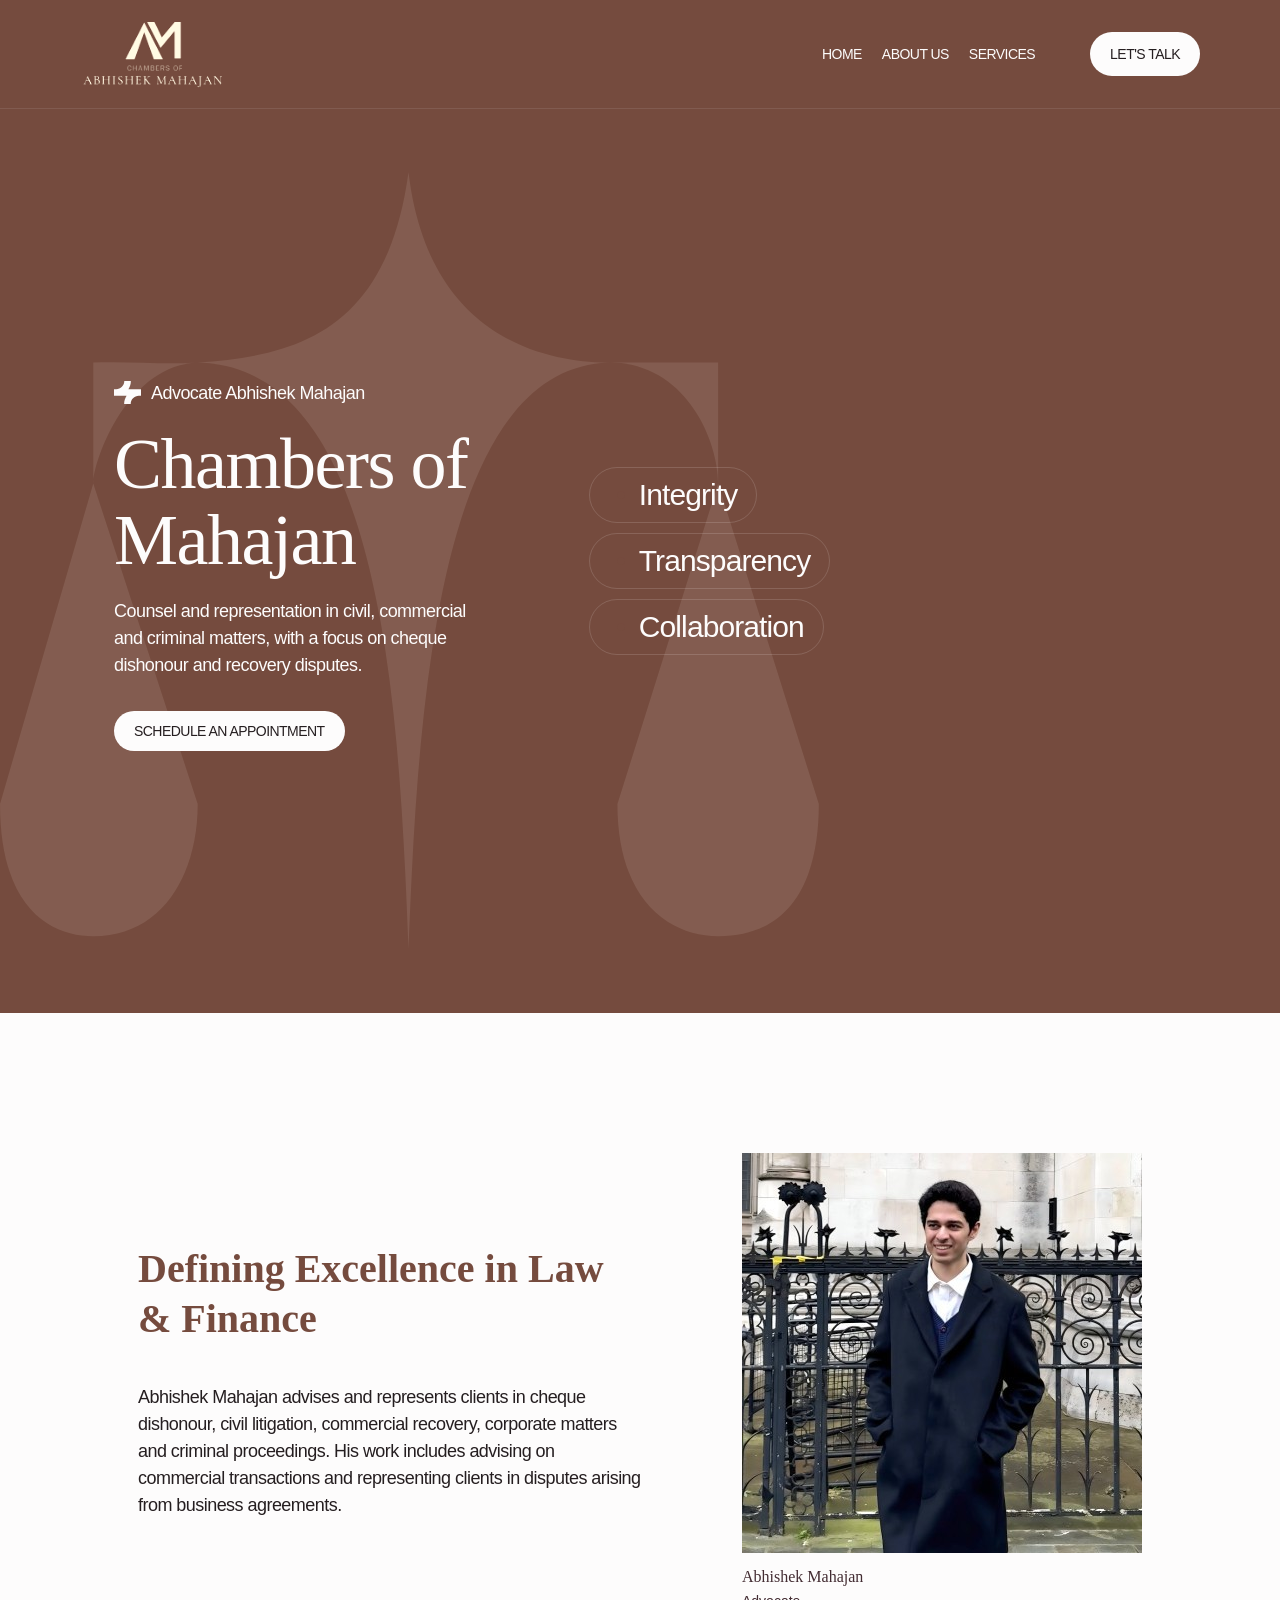
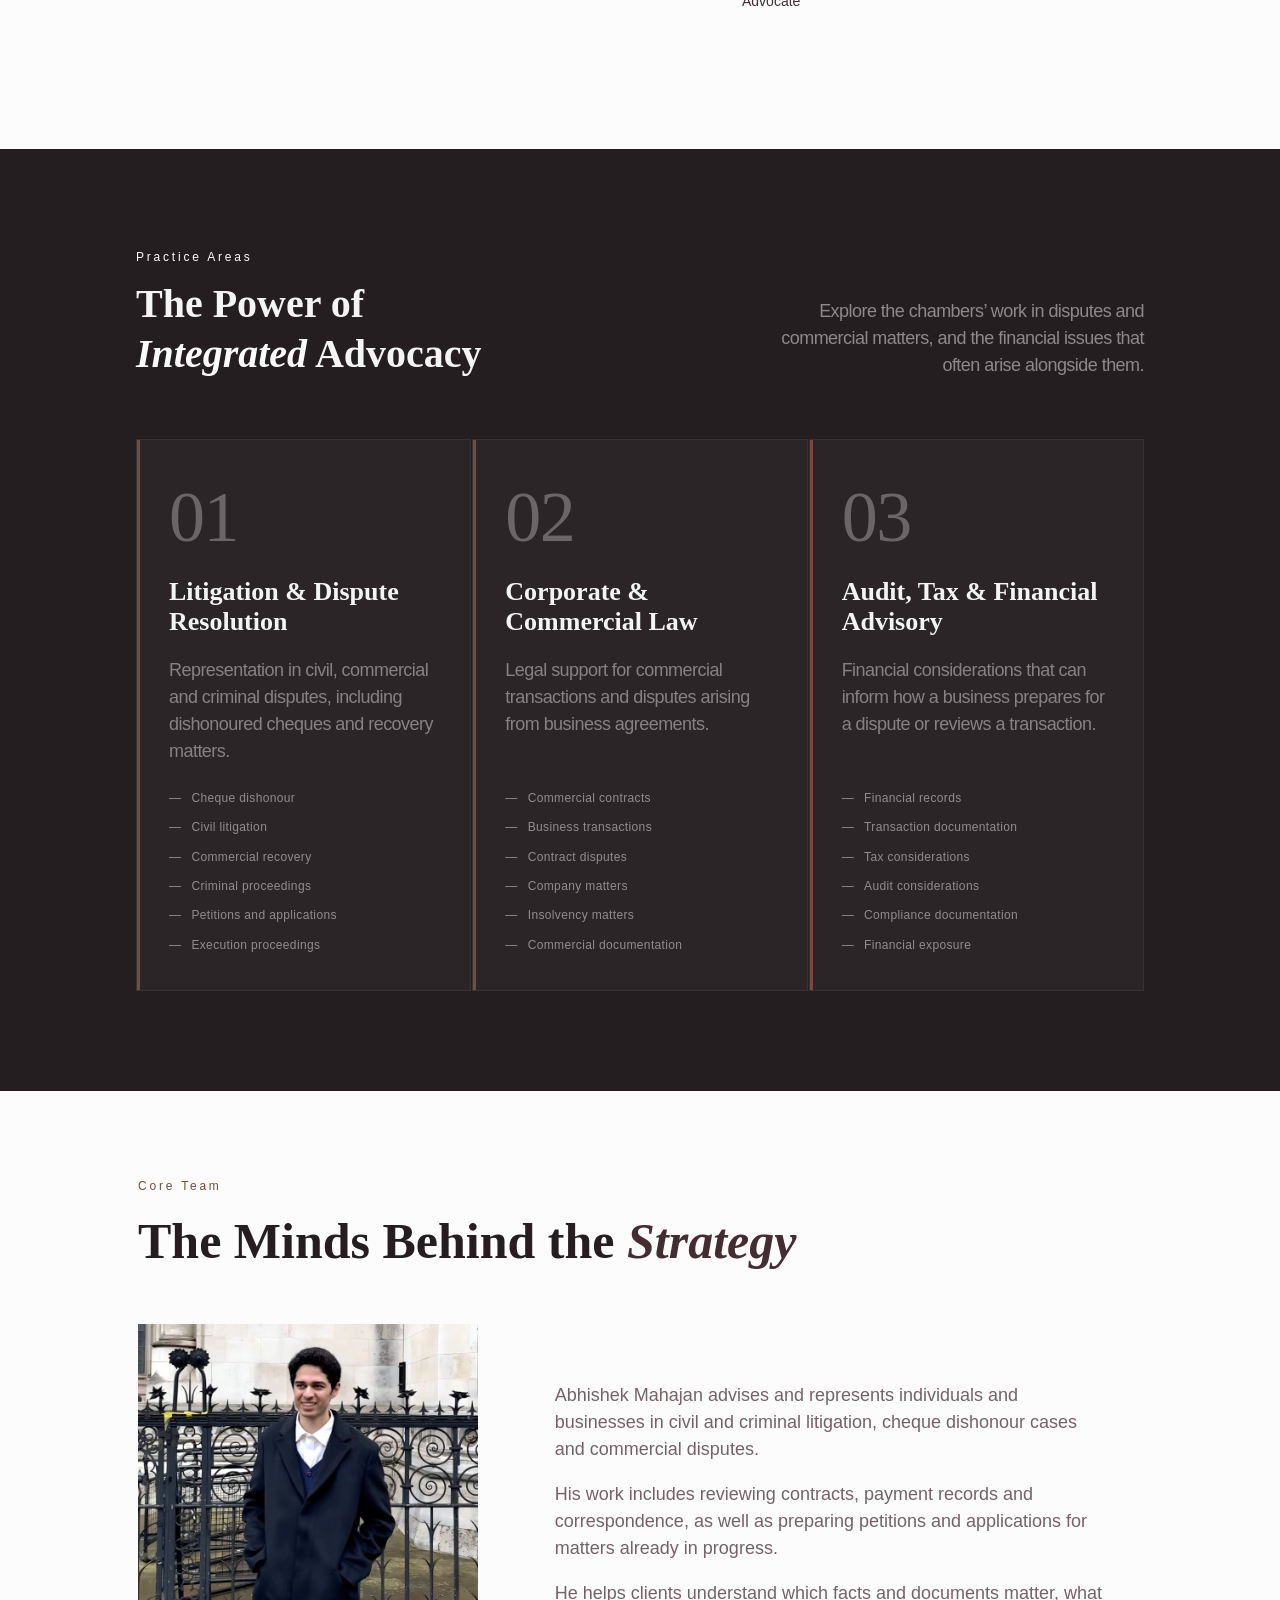
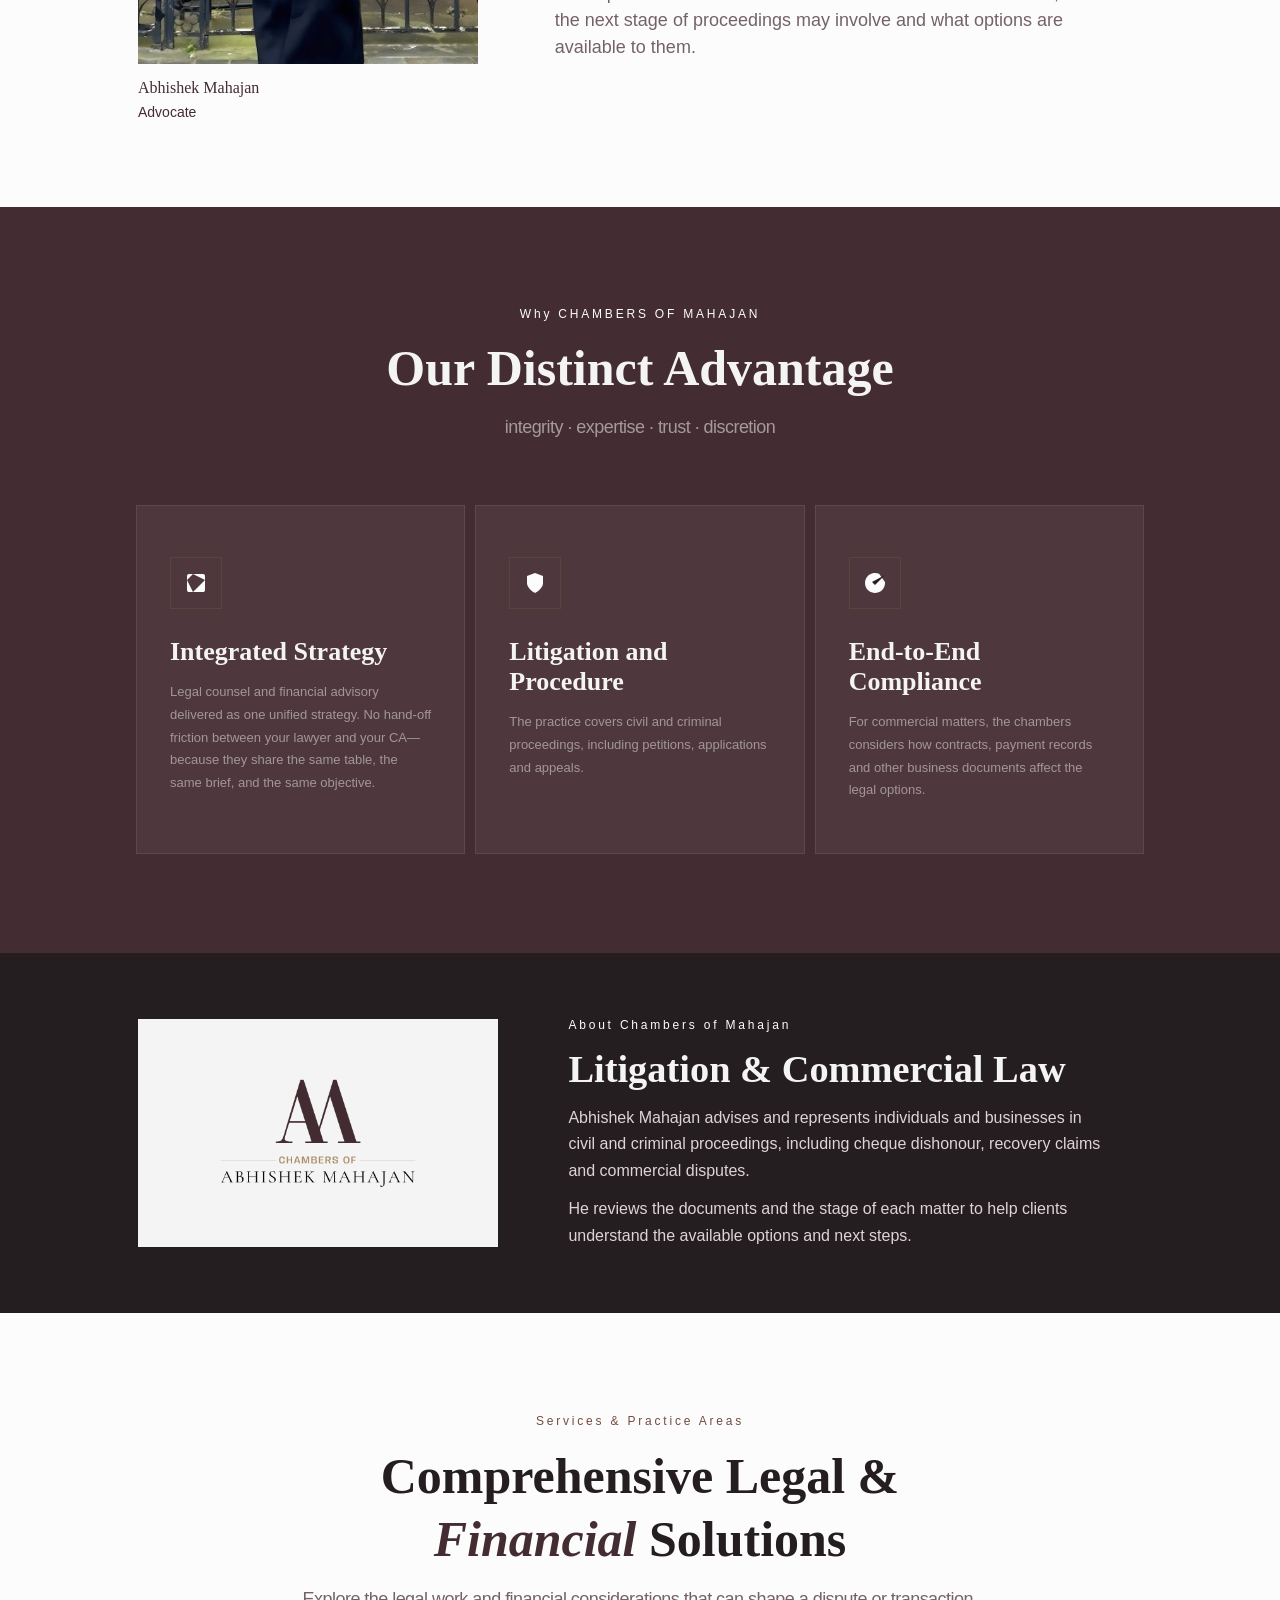
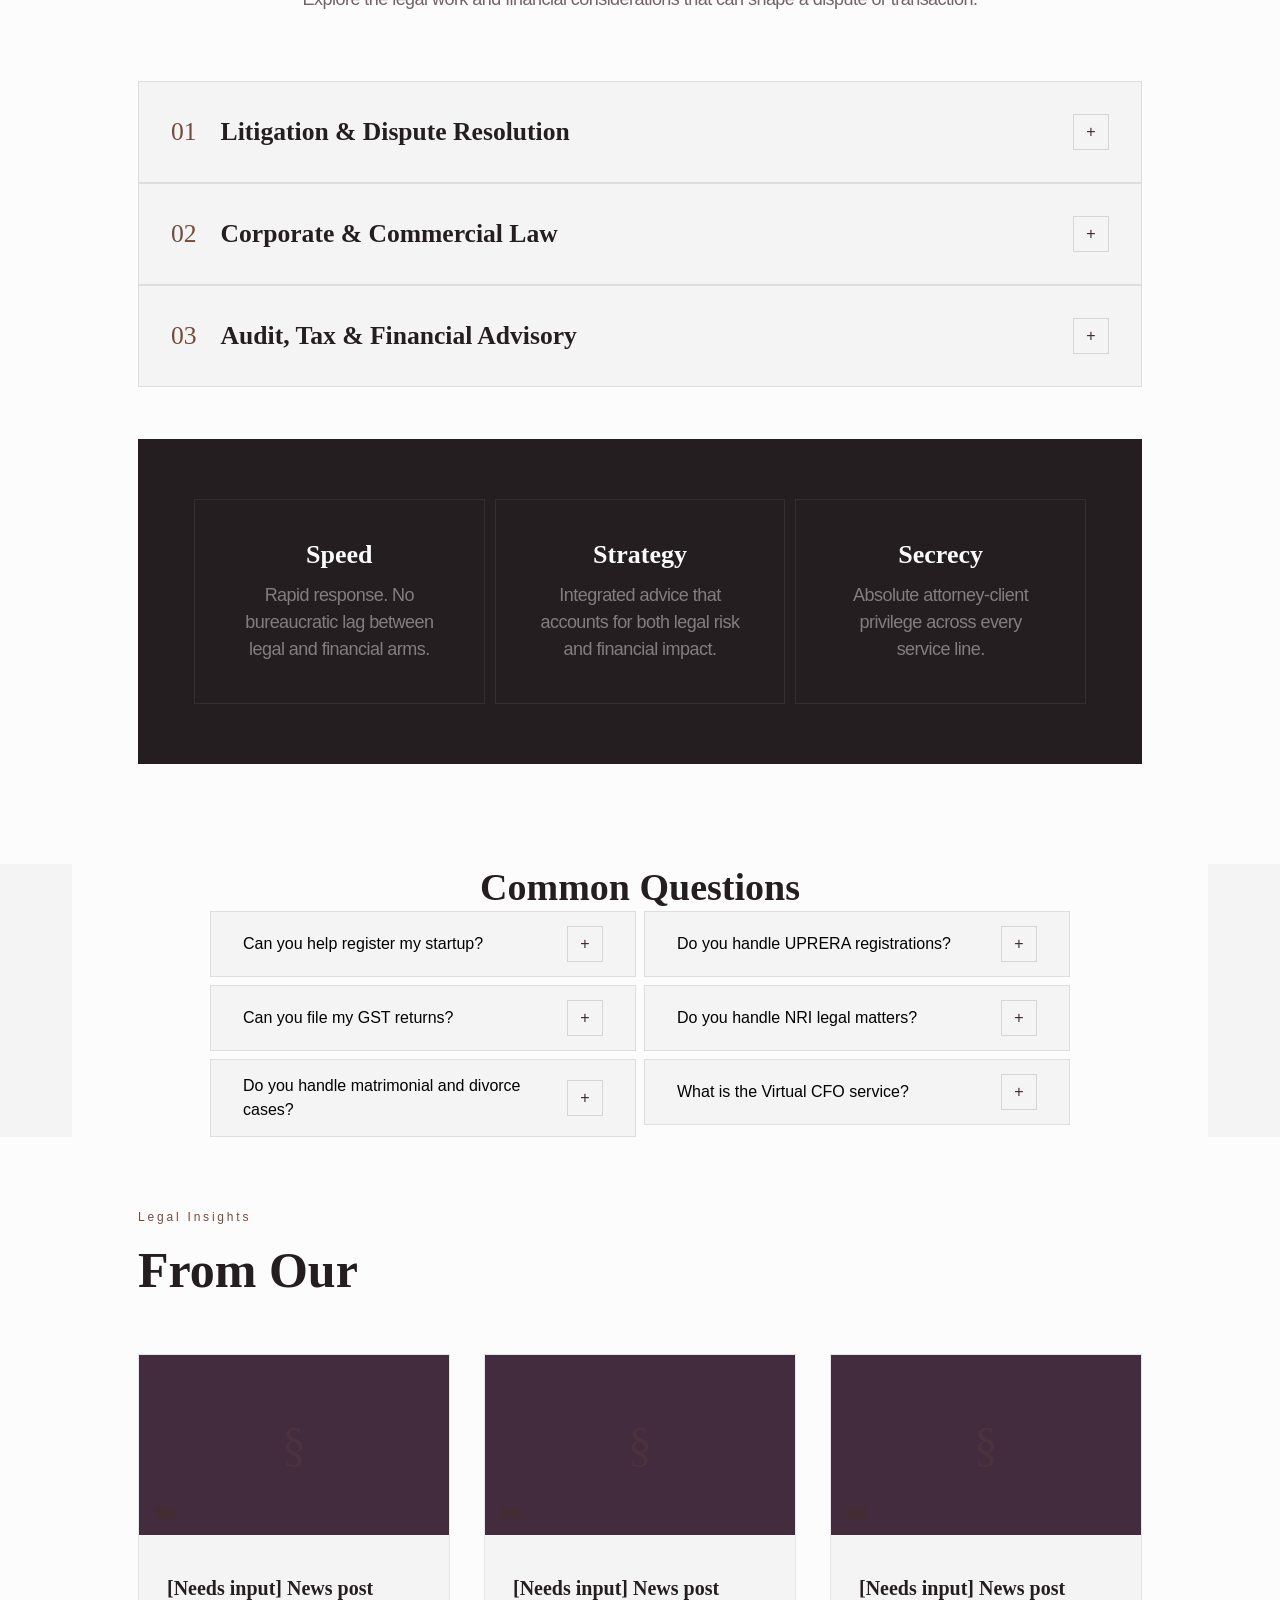
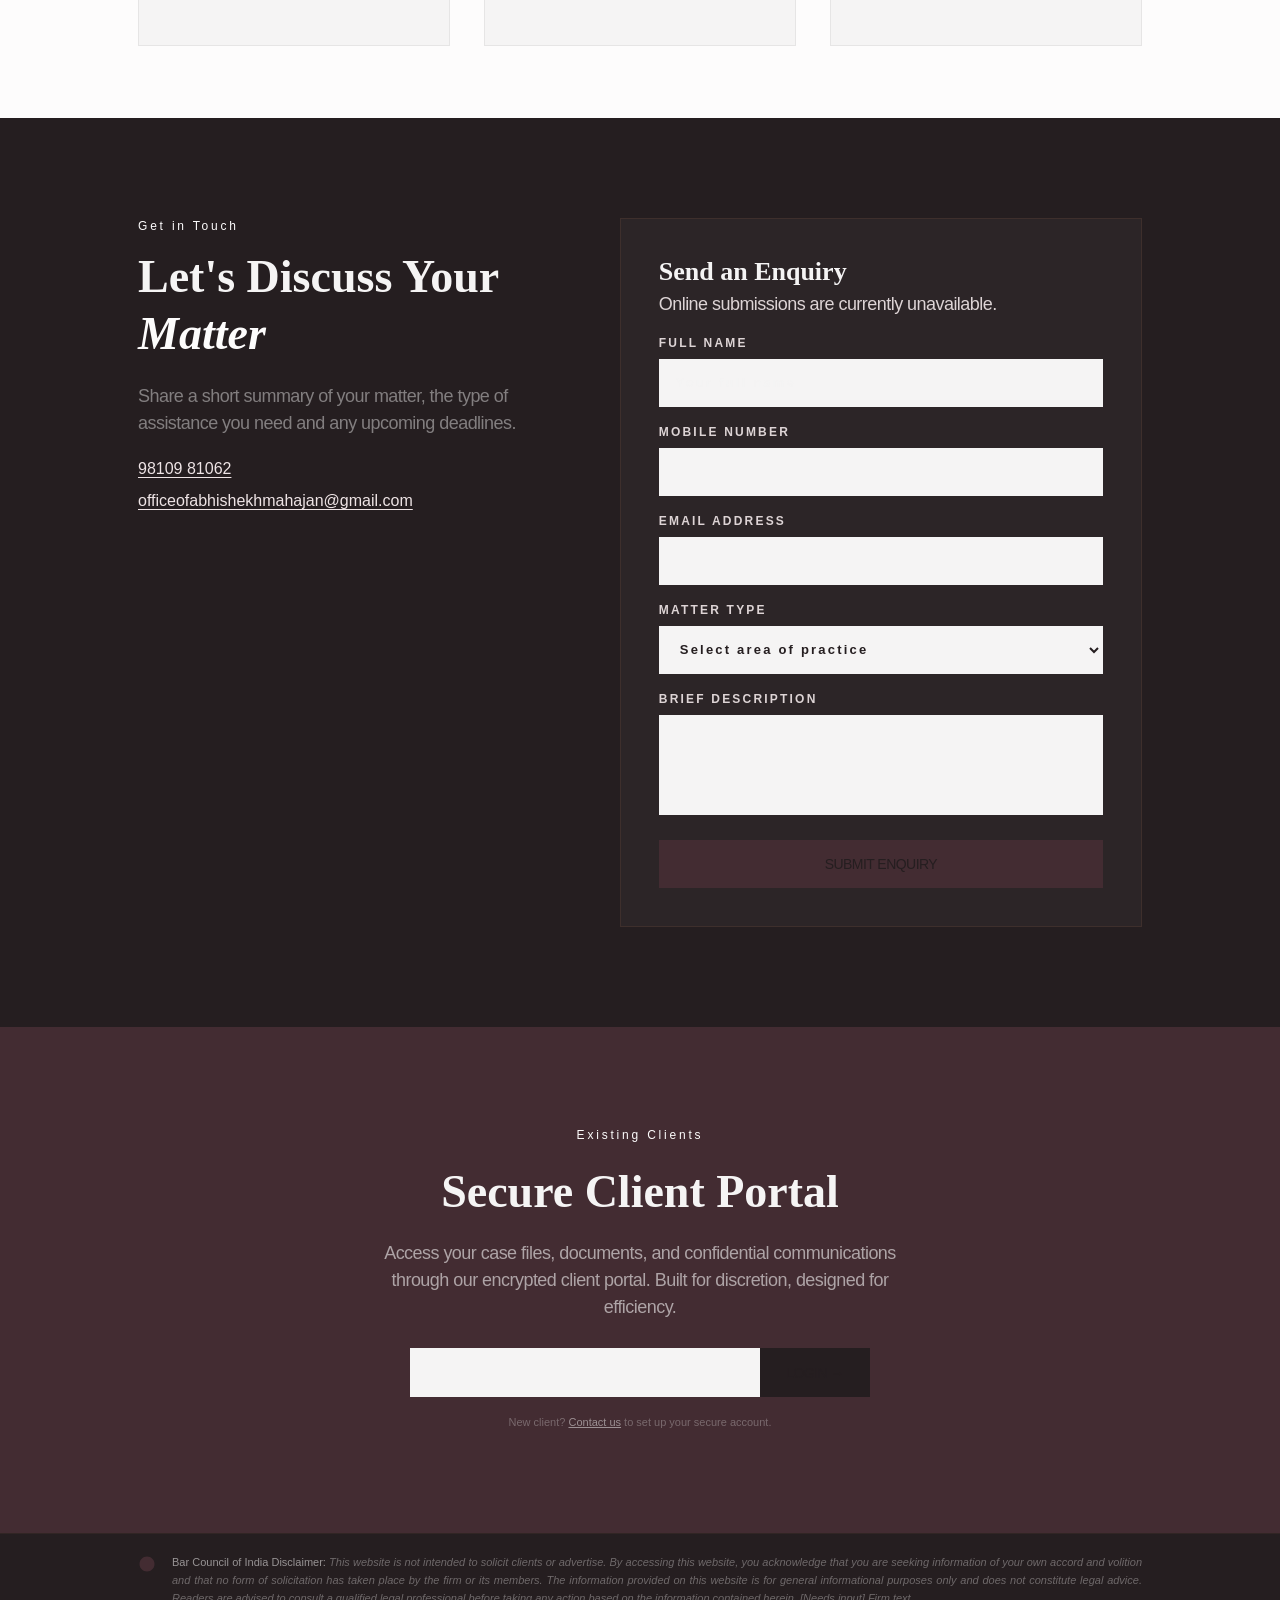
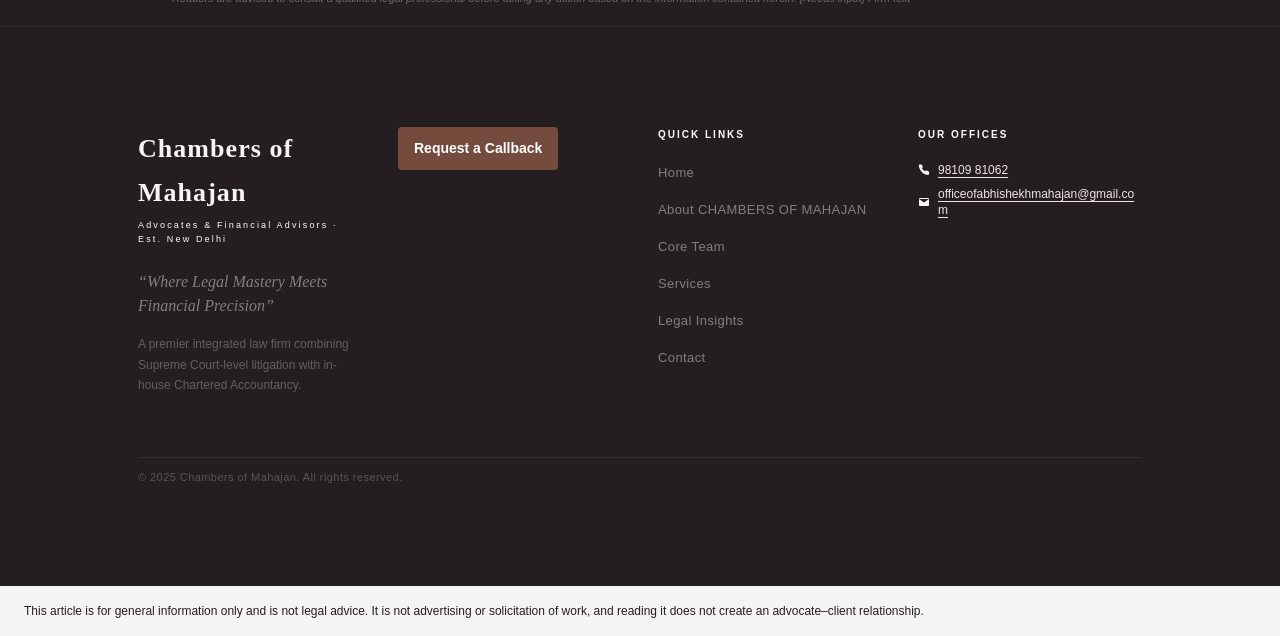
==== commit 95d3e995: "Keep practice panels collapsed on page load" ====
--- a/index.html
+++ b/index.html
@@ -49,7 +49,7 @@
     </div>
   </div>
 </section>
-<section class="flex w-full items-center justify-center bg-[#f8f3eb] px-5 sm:px-8 md:px-16 lg:px-[138px] py-16 md:py-[100px] mx-auto overflow-hidden" data-sar-section="home/s07-content" data-sar-type="content"><div class="flex w-full flex-col gap-16 md:gap-[88px]"><div class="flex flex-col items-center gap-10 md:gap-[68px]"><div class="flex w-full max-w-[680px] flex-col items-center gap-4 text-center"><p data-reveal="true" class="font-jost text-xs tracking-[2.8px] text-[#b8935a]" style="translate: none; rotate: none; scale: none; transform: translate(0px, 0px); opacity: 1;">Services &amp; Practice Areas</p><h2 data-reveal="true" class="font-cormorant text-[36px] md:text-[50px] font-semibold leading-tight text-[#1a1a1a]" style="translate: none; rotate: none; scale: none; transform: translate(0px, 0px); opacity: 1;">Comprehensive Legal &amp; <span class="font-cormorant italic text-[#6b1f2a]">Financial</span> Solutions</h2><p data-reveal="true" class="font-jost text-base md:text-lg font-light leading-[27px] tracking-[-0.54px] text-[#666]" style="translate: none; rotate: none; scale: none; transform: translate(0px, 0px); opacity: 1;">Explore the legal work and financial considerations that can shape a dispute or transaction.</p></div><div class="flex w-full flex-col gap-10 md:gap-[52px]"><div class="flex w-full flex-col"><details class="practice-disclosure" open><summary class="disclosure-summary"><span class="practice-summary-title"><span class="practice-number" aria-hidden="true">01</span><span>Litigation &amp; Dispute Resolution</span></span><span class="disclosure-sign" aria-hidden="true"></span></summary><ul class="practice-topics"><li>Cheque dishonour</li><li>Civil suits</li><li>Commercial recovery</li><li>Execution applications</li><li>Criminal complaints</li><li>Criminal petitions</li><li>Review petitions</li><li>Interim applications</li><li>Commercial contract disputes</li><li>Civil appeals</li><li>Criminal appeals</li><li>Commercial proceedings</li></ul></details>
+<section class="flex w-full items-center justify-center bg-[#f8f3eb] px-5 sm:px-8 md:px-16 lg:px-[138px] py-16 md:py-[100px] mx-auto overflow-hidden" data-sar-section="home/s07-content" data-sar-type="content"><div class="flex w-full flex-col gap-16 md:gap-[88px]"><div class="flex flex-col items-center gap-10 md:gap-[68px]"><div class="flex w-full max-w-[680px] flex-col items-center gap-4 text-center"><p data-reveal="true" class="font-jost text-xs tracking-[2.8px] text-[#b8935a]" style="translate: none; rotate: none; scale: none; transform: translate(0px, 0px); opacity: 1;">Services &amp; Practice Areas</p><h2 data-reveal="true" class="font-cormorant text-[36px] md:text-[50px] font-semibold leading-tight text-[#1a1a1a]" style="translate: none; rotate: none; scale: none; transform: translate(0px, 0px); opacity: 1;">Comprehensive Legal &amp; <span class="font-cormorant italic text-[#6b1f2a]">Financial</span> Solutions</h2><p data-reveal="true" class="font-jost text-base md:text-lg font-light leading-[27px] tracking-[-0.54px] text-[#666]" style="translate: none; rotate: none; scale: none; transform: translate(0px, 0px); opacity: 1;">Explore the legal work and financial considerations that can shape a dispute or transaction.</p></div><div class="flex w-full flex-col gap-10 md:gap-[52px]"><div class="flex w-full flex-col"><details class="practice-disclosure"><summary class="disclosure-summary"><span class="practice-summary-title"><span class="practice-number" aria-hidden="true">01</span><span>Litigation &amp; Dispute Resolution</span></span><span class="disclosure-sign" aria-hidden="true"></span></summary><ul class="practice-topics"><li>Cheque dishonour</li><li>Civil suits</li><li>Commercial recovery</li><li>Execution applications</li><li>Criminal complaints</li><li>Criminal petitions</li><li>Review petitions</li><li>Interim applications</li><li>Commercial contract disputes</li><li>Civil appeals</li><li>Criminal appeals</li><li>Commercial proceedings</li></ul></details>
 <details class="practice-disclosure"><summary class="disclosure-summary"><span class="practice-summary-title"><span class="practice-number" aria-hidden="true">02</span><span>Corporate &amp; Commercial Law</span></span><span class="disclosure-sign" aria-hidden="true"></span></summary><ul class="practice-topics"><li>Commercial contracts</li><li>Business transactions</li><li>Contract disputes</li><li>Company matters</li><li>Insolvency matters</li><li>Commercial documentation</li></ul></details>
 <details class="practice-disclosure"><summary class="disclosure-summary"><span class="practice-summary-title"><span class="practice-number" aria-hidden="true">03</span><span>Audit, Tax &amp; Financial Advisory</span></span><span class="disclosure-sign" aria-hidden="true"></span></summary><ul class="practice-topics"><li>Financial records</li><li>Transaction documentation</li><li>Tax considerations</li><li>Audit considerations</li><li>Compliance documentation</li><li>Financial exposure</li></ul></details></div><div class="flex w-full justify-center bg-[#1a1a1a] px-6 sm:px-14 py-10 md:py-[60px]"><div class="grid w-full grid-cols-1 sm:grid-cols-3 gap-4 md:gap-2.5 text-center"><div data-reveal="true" class="border border-white/[0.07] px-6 sm:px-9 py-8 md:py-10 transition-colors duration-300 hover:border-[rgba(184,147,90,0.25)] hover:bg-[rgba(184,147,90,0.04)]" style="translate: none; rotate: none; scale: none; transform: translate(0px, 0px); opacity: 1;"><h4 class="font-cormorant text-[22px] md:text-[26px] font-semibold leading-[29.9px] text-[#b8935a]">Speed</h4><p class="mt-3 font-jost text-base md:text-lg font-light leading-[27px] tracking-[-0.54px] text-white/45">Rapid response. No bureaucratic lag between legal and financial arms.</p></div><div data-reveal="true" class="border border-white/[0.07] px-6 sm:px-9 py-8 md:py-10 transition-colors duration-300 hover:border-[rgba(184,147,90,0.25)] hover:bg-[rgba(184,147,90,0.04)]" style="translate: none; rotate: none; scale: none; transform: translate(0px, 0px); opacity: 1;"><h4 class="font-cormorant text-[22px] md:text-[26px] font-semibold leading-[29.9px] text-[#b8935a]">Strategy</h4><p class="mt-3 font-jost text-base md:text-lg font-light leading-[27px] tracking-[-0.54px] text-white/45">Integrated advice that accounts for both legal risk and financial impact.</p></div><div data-reveal="true" class="border border-white/[0.07] px-6 sm:px-9 py-8 md:py-10 transition-colors duration-300 hover:border-[rgba(184,147,90,0.25)] hover:bg-[rgba(184,147,90,0.04)]" style="translate: none; rotate: none; scale: none; transform: translate(0px, 0px); opacity: 1;"><h4 class="font-cormorant text-[22px] md:text-[26px] font-semibold leading-[29.9px] text-[#b8935a]">Secrecy</h4><p class="mt-3 font-jost text-base md:text-lg font-light leading-[27px] tracking-[-0.54px] text-white/45">Absolute attorney-client privilege across every service line.</p></div></div></div></div></div></div></section>
 <section id="faq" aria-labelledby="faq-heading" class="faq-section bg-[#f8f3eb] px-5 sm:px-8 md:px-16 lg:px-[138px] pb-16 md:pb-[100px]">
